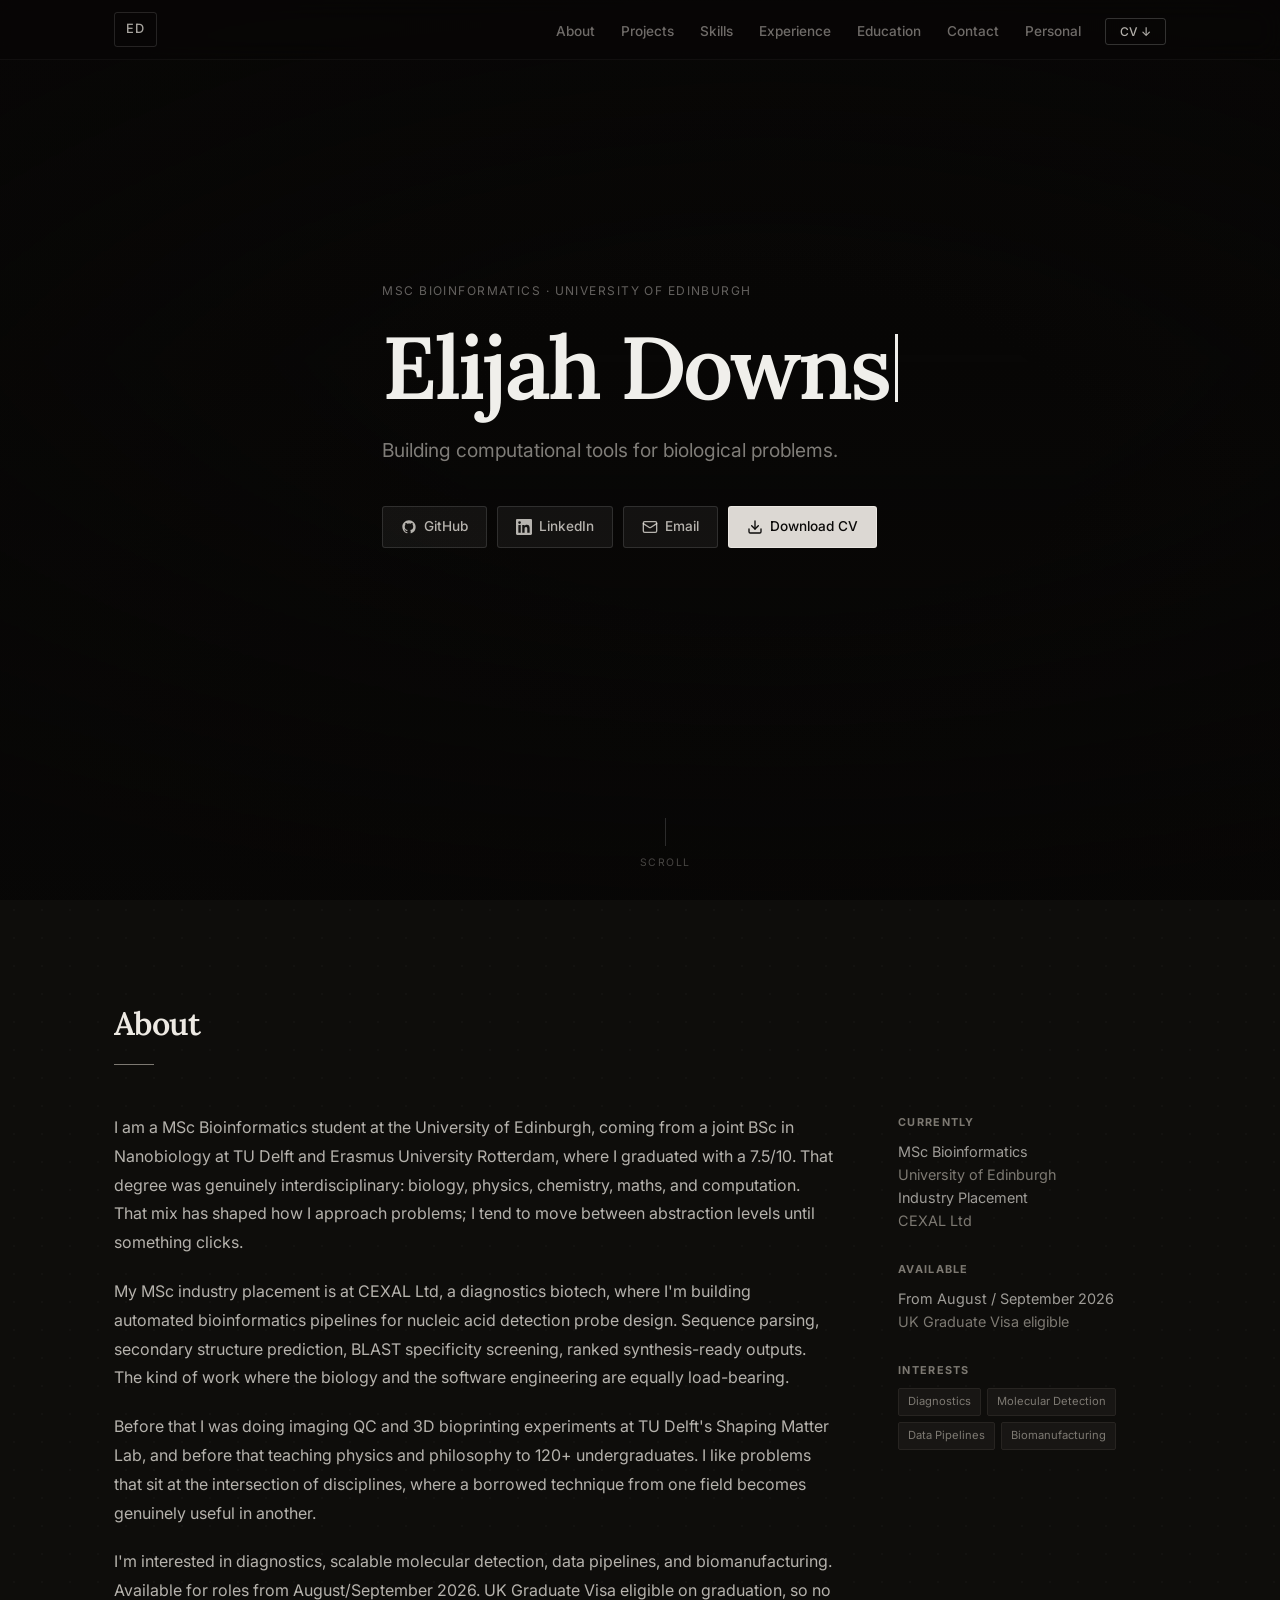
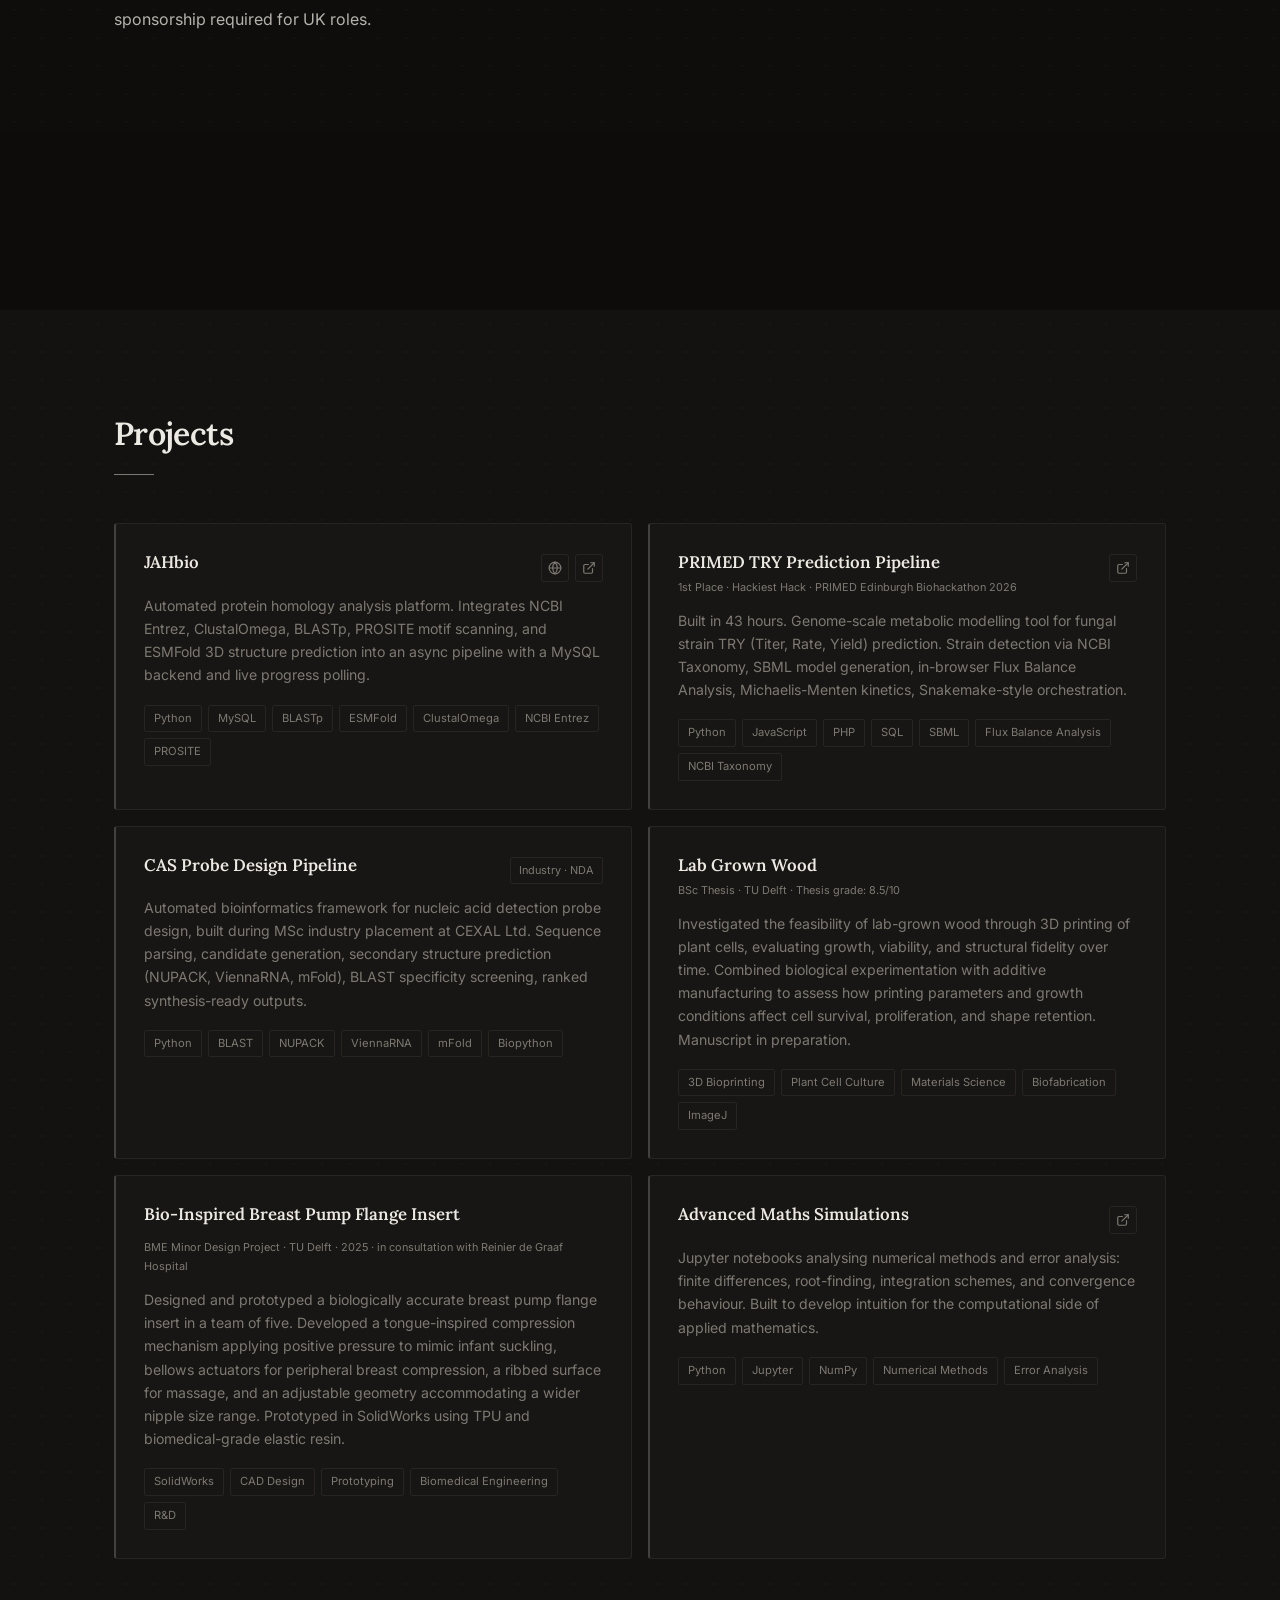
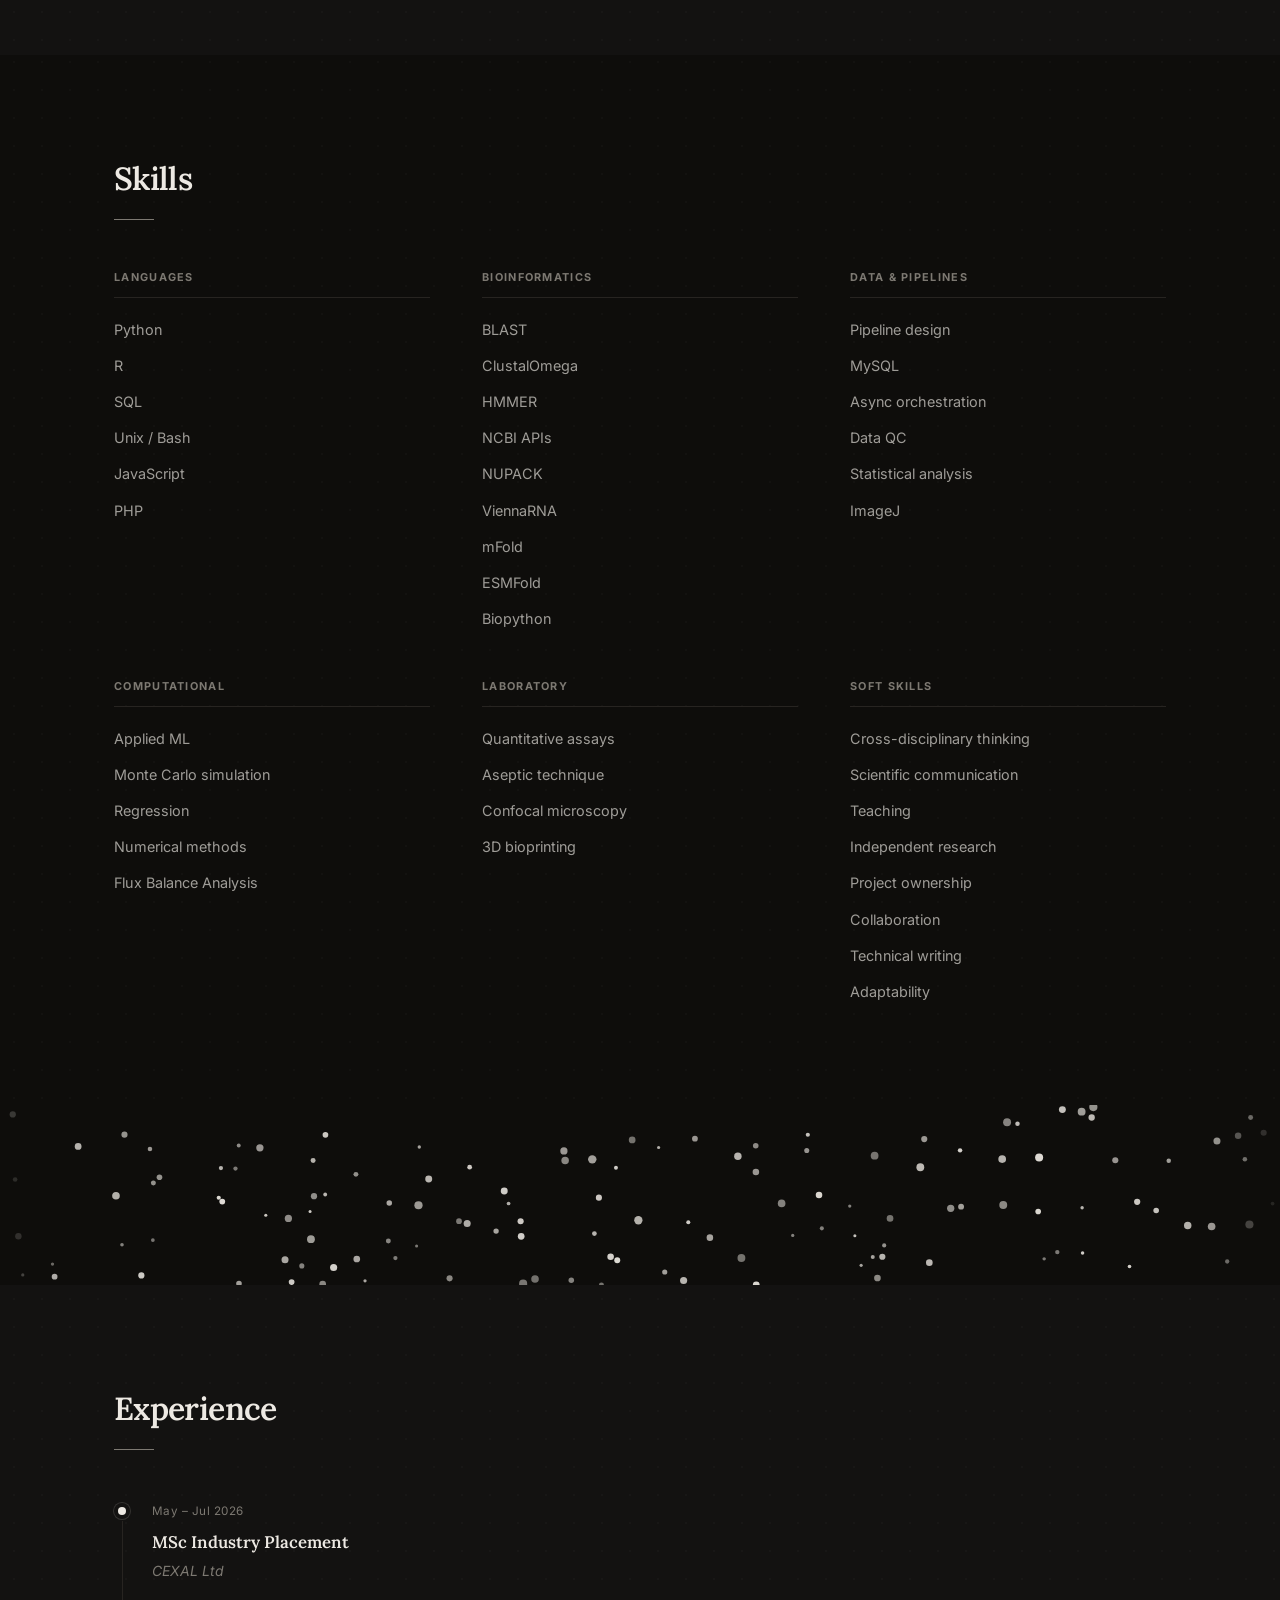
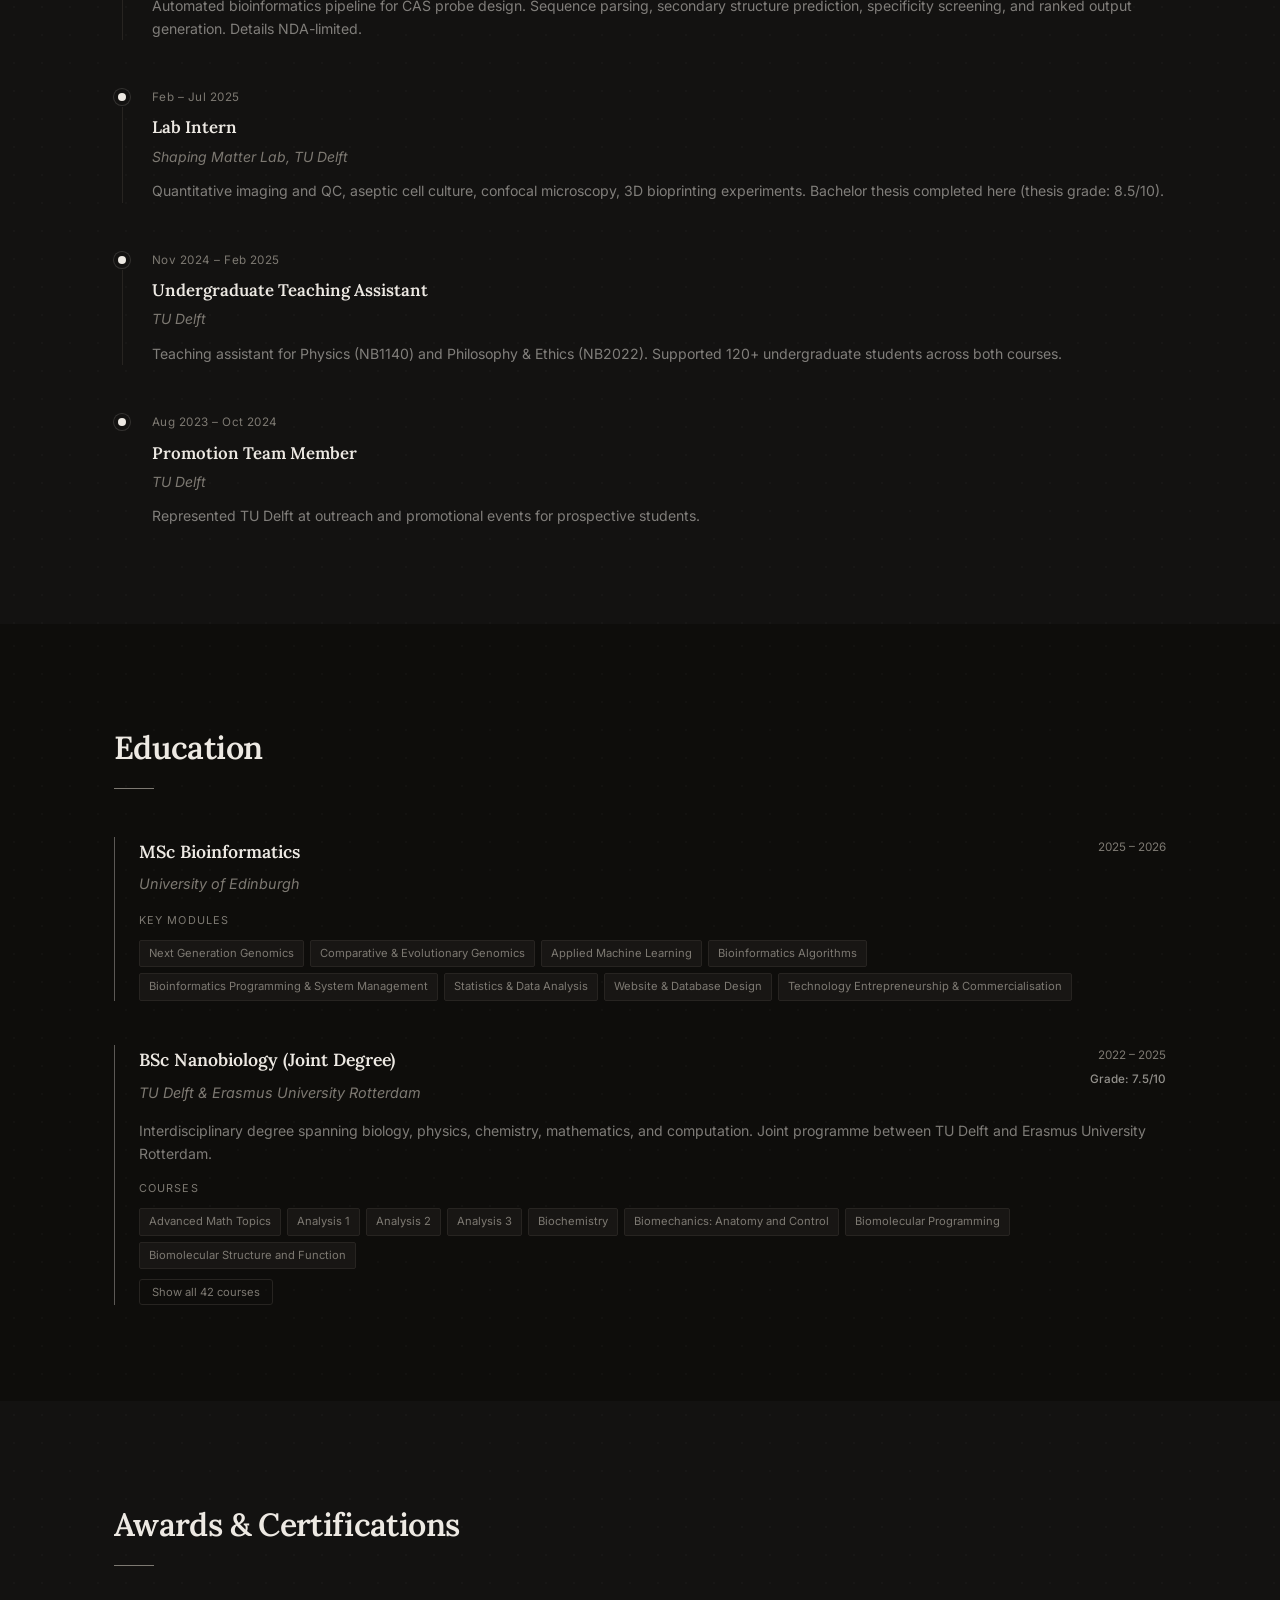
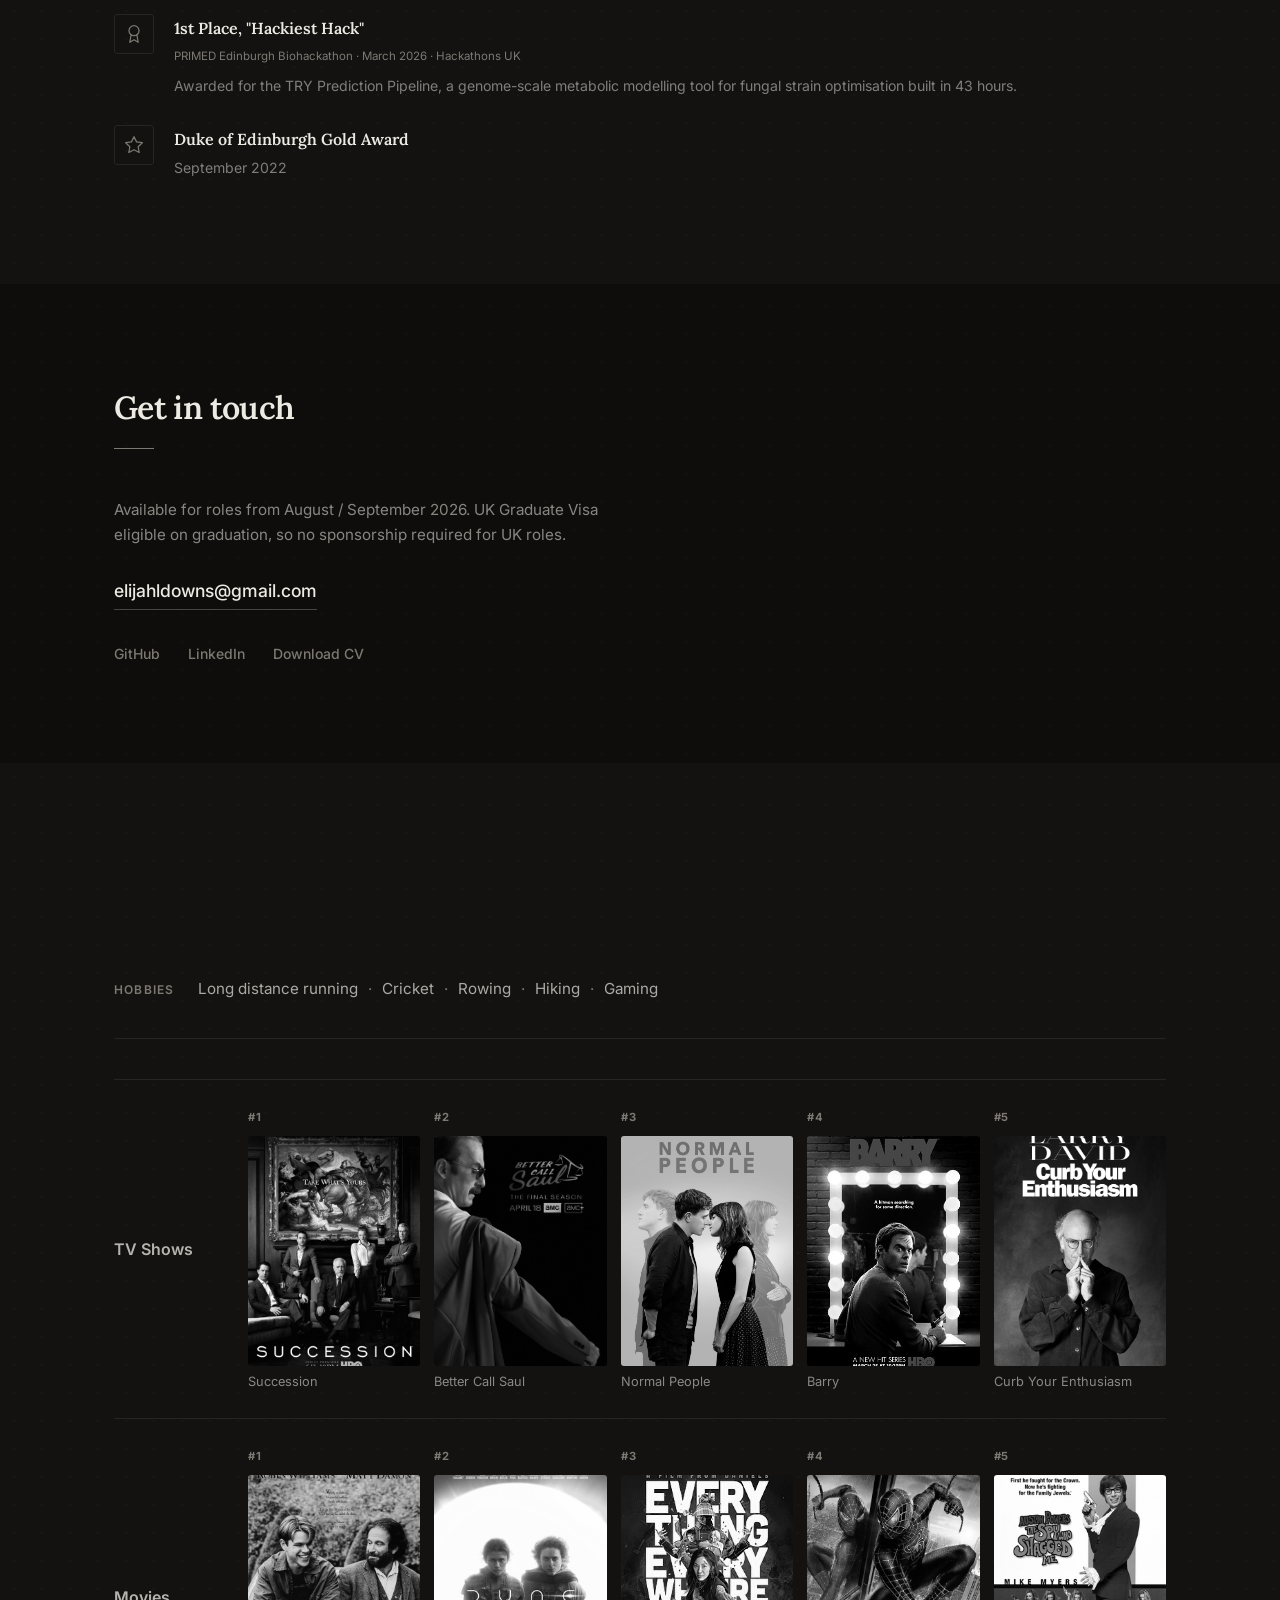
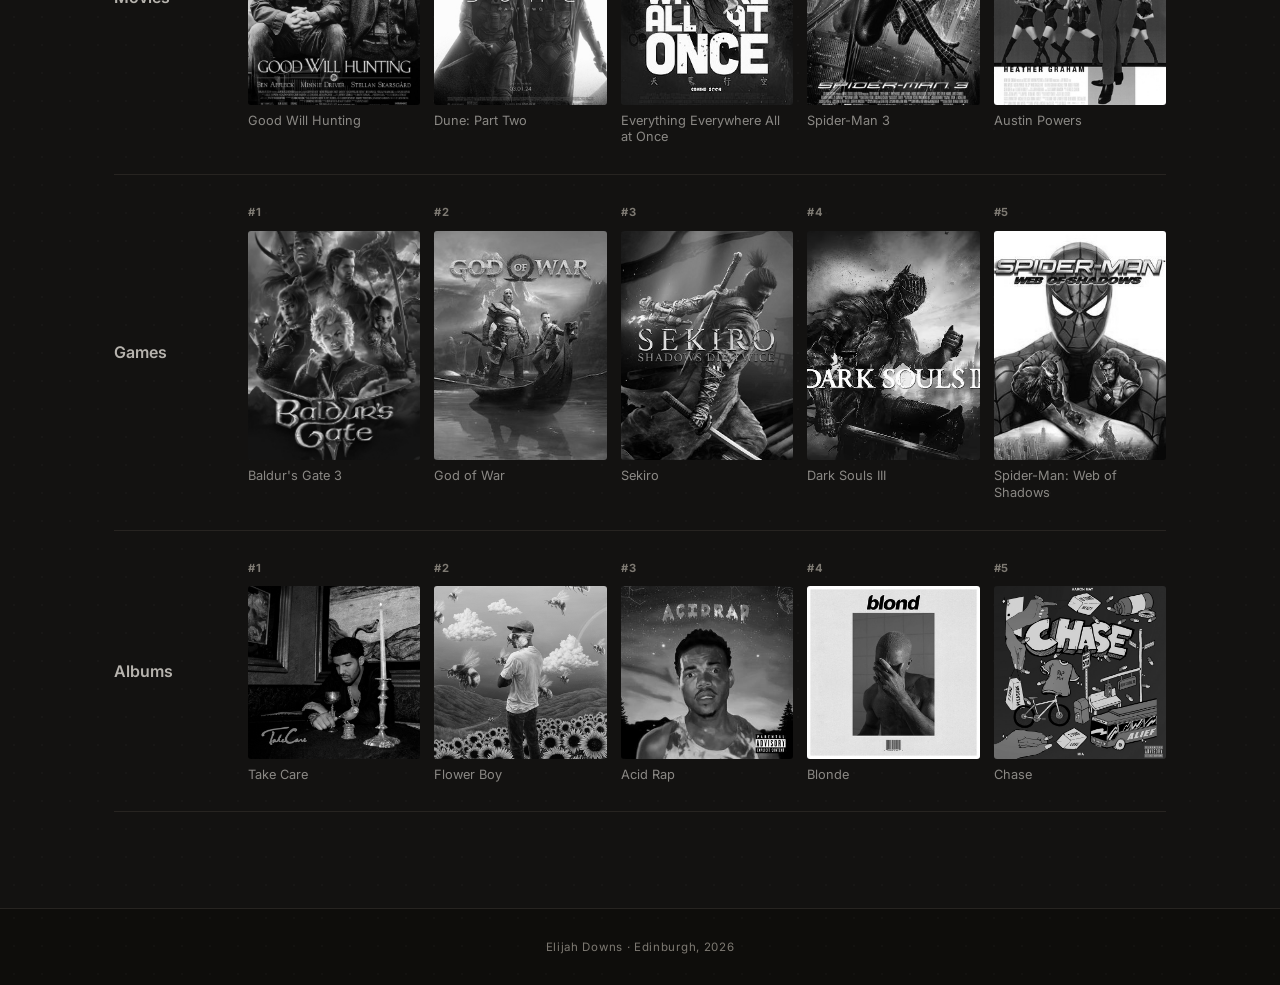
==== index.html @ 2c26835d "Portfolio site — Elijah Downs" ====
<!DOCTYPE html>
<html lang="en">
<head>
  <meta charset="UTF-8">
  <meta name="viewport" content="width=device-width, initial-scale=1.0">
  <title>Elijah Downs — MSc Bioinformatics</title>
  <meta name="description" content="Elijah Downs — MSc Bioinformatics student at the University of Edinburgh. Automated bioinformatics pipelines, nucleic acid probe design, computational biology. Available from August 2026. UK Graduate Visa eligible.">
  <meta name="author" content="Elijah Downs">
  <meta name="keywords" content="bioinformatics, computational biology, nucleic acid detection, probe design, Python, R, Edinburgh, MSc, data pipelines, machine learning">
  <link rel="canonical" href="https://elijahdowns.github.io/">

  <!-- Open Graph -->
  <meta property="og:title" content="Elijah Downs — MSc Bioinformatics">
  <meta property="og:description" content="Automated bioinformatics pipelines, nucleic acid probe design, computational biology. MSc Bioinformatics, University of Edinburgh. Available from August 2026.">
  <meta property="og:type" content="website">
  <meta property="og:url" content="https://elijahdowns.github.io/">
  <meta property="og:site_name" content="Elijah Downs">
  <meta property="og:image" content="https://elijahdowns.github.io/assets/og.png">
  <meta property="og:image:width" content="1200">
  <meta property="og:image:height" content="630">

  <!-- Twitter / X card -->
  <meta name="twitter:card" content="summary_large_image">
  <meta name="twitter:title" content="Elijah Downs — MSc Bioinformatics">
  <meta name="twitter:description" content="Automated bioinformatics pipelines, nucleic acid probe design, computational biology. MSc Bioinformatics, University of Edinburgh.">
  <meta name="twitter:image" content="https://elijahdowns.github.io/assets/og.png">

  <!-- JSON-LD structured data -->
  <script type="application/ld+json">
  {
    "@context": "https://schema.org",
    "@type": "Person",
    "name": "Elijah Downs",
    "url": "https://elijahdowns.github.io",
    "email": "elijahldowns@gmail.com",
    "jobTitle": "MSc Bioinformatics Student",
    "description": "MSc Bioinformatics student at the University of Edinburgh, specialising in automated pipelines for nucleic acid detection and probe design. Previously BSc Nanobiology at TU Delft.",
    "alumniOf": [
      { "@type": "CollegeOrUniversity", "name": "University of Edinburgh" },
      { "@type": "CollegeOrUniversity", "name": "TU Delft" }
    ],
    "sameAs": [
      "https://github.com/ElijahDowns",
      "https://linkedin.com/in/elijah-downs"
    ],
    "knowsAbout": [
      "Bioinformatics", "Computational Biology", "Nucleic Acid Detection",
      "Probe Design", "Python", "R", "Data Pipelines", "Machine Learning",
      "Secondary Structure Prediction", "BLAST", "Genomics"
    ]
  }
  </script>

  <!-- Fonts -->
  <link rel="preconnect" href="https://fonts.googleapis.com">
  <link rel="preconnect" href="https://fonts.gstatic.com" crossorigin>
  <link href="https://fonts.googleapis.com/css2?family=Lora:ital,wght@0,400;0,600;1,400&family=Inter:wght@400;500;600&family=JetBrains+Mono:wght@400;500&display=swap" rel="stylesheet">

  <link rel="stylesheet" href="style.css">
</head>
<body>

  <!-- NAV -->
  <nav id="main-nav" role="navigation" aria-label="Main navigation">
    <div class="nav-inner">
      <a href="#hero" class="nav-logo" aria-label="Home">ED</a>
      <button class="nav-toggle" aria-label="Toggle navigation" aria-expanded="false" aria-controls="nav-menu">
        <span></span><span></span><span></span>
      </button>
      <ul class="nav-links" id="nav-menu" role="list">
        <li><a href="#about">About</a></li>
        <li><a href="#projects">Projects</a></li>
        <li><a href="#skills">Skills</a></li>
        <li><a href="#experience">Experience</a></li>
        <li><a href="#education">Education</a></li>
        <li><a href="#contact">Contact</a></li>
        <li><a href="#personal">Personal</a></li>
        <li><a href="assets/Elijah_Downs_CV.pdf" class="nav-cv" download>CV ↓</a></li>
      </ul>
    </div>
  </nav>

  <main>

    <!-- HERO -->
    <section id="hero" aria-labelledby="hero-name">
      <video class="hero-video" autoplay muted loop playsinline preload="auto" aria-hidden="true">
        <source src="assets/DNA.mp4" type="video/mp4">
      </video>
      <div class="hero-overlay" aria-hidden="true"></div>
      <div class="container hero-inner">
        <p class="hero-eyebrow">MSc Bioinformatics &middot; University of Edinburgh</p>
        <h1 id="hero-name">Elijah Downs<span class="cursor" aria-hidden="true"></span></h1>
        <p class="hero-descriptor">Building computational tools for biological problems.</p>
        <div class="hero-links">
          <a href="https://github.com/ElijahDowns" target="_blank" rel="noopener noreferrer" class="hero-link">
            <svg width="16" height="16" viewBox="0 0 24 24" fill="currentColor" aria-hidden="true"><path d="M12 2C6.477 2 2 6.484 2 12.017c0 4.425 2.865 8.18 6.839 9.504.5.092.682-.217.682-.483 0-.237-.008-.868-.013-1.703-2.782.605-3.369-1.343-3.369-1.343-.454-1.158-1.11-1.466-1.11-1.466-.908-.62.069-.608.069-.608 1.003.07 1.531 1.032 1.531 1.032.892 1.53 2.341 1.088 2.91.832.092-.647.35-1.088.636-1.338-2.22-.253-4.555-1.113-4.555-4.951 0-1.093.39-1.988 1.029-2.688-.103-.253-.446-1.272.098-2.65 0 0 .84-.27 2.75 1.026A9.564 9.564 0 0112 6.844c.85.004 1.705.115 2.504.337 1.909-1.296 2.747-1.027 2.747-1.027.546 1.379.202 2.398.1 2.651.64.7 1.028 1.595 1.028 2.688 0 3.848-2.339 4.695-4.566 4.943.359.309.678.92.678 1.855 0 1.338-.012 2.419-.012 2.747 0 .268.18.58.688.482A10.019 10.019 0 0022 12.017C22 6.484 17.522 2 12 2z"/></svg>
            GitHub
          </a>
          <a href="https://linkedin.com/in/elijah-downs" target="_blank" rel="noopener noreferrer" class="hero-link">
            <svg width="16" height="16" viewBox="0 0 24 24" fill="currentColor" aria-hidden="true"><path d="M20.447 20.452h-3.554v-5.569c0-1.328-.027-3.037-1.852-3.037-1.853 0-2.136 1.445-2.136 2.939v5.667H9.351V9h3.414v1.561h.046c.477-.9 1.637-1.85 3.37-1.85 3.601 0 4.267 2.37 4.267 5.455v6.286zM5.337 7.433a2.062 2.062 0 01-2.063-2.065 2.064 2.064 0 112.063 2.065zm1.782 13.019H3.555V9h3.564v11.452zM22.225 0H1.771C.792 0 0 .774 0 1.729v20.542C0 23.227.792 24 1.771 24h20.451C23.2 24 24 23.227 24 22.271V1.729C24 .774 23.2 0 22.222 0h.003z"/></svg>
            LinkedIn
          </a>
          <a href="mailto:elijahldowns@gmail.com" class="hero-link">
            <svg width="16" height="16" viewBox="0 0 24 24" fill="none" stroke="currentColor" stroke-width="2" stroke-linecap="round" stroke-linejoin="round" aria-hidden="true"><rect x="2" y="4" width="20" height="16" rx="2"/><path d="m22 7-8.97 5.7a1.94 1.94 0 0 1-2.06 0L2 7"/></svg>
            Email
          </a>
          <a href="assets/Elijah_Downs_CV.pdf" class="hero-link hero-link--cv" download>
            <svg width="16" height="16" viewBox="0 0 24 24" fill="none" stroke="currentColor" stroke-width="2" stroke-linecap="round" stroke-linejoin="round" aria-hidden="true"><path d="M21 15v4a2 2 0 0 1-2 2H5a2 2 0 0 1-2-2v-4"/><polyline points="7 10 12 15 17 10"/><line x1="12" y1="15" x2="12" y2="3"/></svg>
            Download CV
          </a>
        </div>
      </div>
      <div class="hero-scroll" aria-hidden="true"><span></span>scroll</div>
    </section>

    <!-- ABOUT -->
    <section id="about" aria-labelledby="about-heading">
      <div class="container">
        <h2 id="about-heading" class="section-title">About</h2>
        <div class="about-grid">
          <div class="about-text">
            <p>I am a MSc Bioinformatics student at the University of Edinburgh, coming from a joint BSc in Nanobiology at TU Delft and Erasmus University Rotterdam, where I graduated with a 7.5/10. That degree was genuinely interdisciplinary: biology, physics, chemistry, maths, and computation. That mix has shaped how I approach problems; I tend to move between abstraction levels until something clicks.</p>
            <p>My MSc industry placement is at CEXAL Ltd, a diagnostics biotech, where I'm building automated bioinformatics pipelines for nucleic acid detection probe design. Sequence parsing, secondary structure prediction, BLAST specificity screening, ranked synthesis-ready outputs. The kind of work where the biology and the software engineering are equally load-bearing.</p>
            <p>Before that I was doing imaging QC and 3D bioprinting experiments at TU Delft's Shaping Matter Lab, and before that teaching physics and philosophy to 120+ undergraduates. I like problems that sit at the intersection of disciplines, where a borrowed technique from one field becomes genuinely useful in another.</p>
            <p>I'm interested in diagnostics, scalable molecular detection, data pipelines, and biomanufacturing. Available for roles from August/September 2026. UK Graduate Visa eligible on graduation, so no sponsorship required for UK roles.</p>
          </div>
          <aside class="about-meta">
            <div class="meta-block">
              <h3>Currently</h3>
              <p>MSc Bioinformatics<br><span class="muted">University of Edinburgh</span></p>
              <p>Industry Placement<br><span class="muted">CEXAL Ltd</span></p>
            </div>
            <div class="meta-block">
              <h3>Available</h3>
              <p>From August / September 2026<br><span class="muted">UK Graduate Visa eligible</span></p>
            </div>
            <div class="meta-block">
              <h3>Interests</h3>
              <div class="tag-list">
                <span class="tag">Diagnostics</span>
                <span class="tag">Molecular Detection</span>
                <span class="tag">Data Pipelines</span>
                <span class="tag">Biomanufacturing</span>
              </div>
            </div>
          </aside>
        </div>
      </div>
    </section>

    <!-- BIO ANIMATION STRIP -->
    <div class="bio-strip" aria-hidden="true">
      <canvas id="bio-canvas"></canvas>
    </div>

    <!-- PROJECTS -->
    <section id="projects" aria-labelledby="projects-heading" class="section-alt">
      <div class="container">
        <h2 id="projects-heading" class="section-title">Projects</h2>
        <div class="projects-grid">

          <article class="project-card" aria-labelledby="proj-jahbio">
            <div class="project-card-inner">
              <div class="project-header">
                <h3 id="proj-jahbio">JAHbio</h3>
                <div class="project-actions">
                  <a href="http://bioinfmsc8.bio.ed.ac.uk/~s2837201/ICA/" target="_blank" rel="noopener noreferrer" class="project-link" aria-label="JAHbio live site">
                    <svg width="14" height="14" viewBox="0 0 24 24" fill="none" stroke="currentColor" stroke-width="2" stroke-linecap="round" stroke-linejoin="round" aria-hidden="true"><circle cx="12" cy="12" r="10"/><line x1="2" y1="12" x2="22" y2="12"/><path d="M12 2a15.3 15.3 0 0 1 4 10 15.3 15.3 0 0 1-4 10 15.3 15.3 0 0 1-4-10 15.3 15.3 0 0 1 4-10z"/></svg>
                  </a>
                  <a href="https://github.com/ElijahDowns" target="_blank" rel="noopener noreferrer" class="project-link" aria-label="JAHbio on GitHub (IWD2 repo)">
                    <svg width="14" height="14" viewBox="0 0 24 24" fill="none" stroke="currentColor" stroke-width="2" stroke-linecap="round" stroke-linejoin="round" aria-hidden="true"><path d="M18 13v6a2 2 0 0 1-2 2H5a2 2 0 0 1-2-2V8a2 2 0 0 1 2-2h6"/><polyline points="15 3 21 3 21 9"/><line x1="10" y1="14" x2="21" y2="3"/></svg>
                  </a>
                </div>
              </div>
              <p class="project-desc">Automated protein homology analysis platform. Integrates NCBI Entrez, ClustalOmega, BLASTp, PROSITE motif scanning, and ESMFold 3D structure prediction into an async pipeline with a MySQL backend and live progress polling.</p>
              <div class="project-tags">
                <span class="tag">Python</span>
                <span class="tag">MySQL</span>
                <span class="tag">BLASTp</span>
                <span class="tag">ESMFold</span>
                <span class="tag">ClustalOmega</span>
                <span class="tag">NCBI Entrez</span>
                <span class="tag">PROSITE</span>
              </div>
            </div>
          </article>

          <article class="project-card" aria-labelledby="proj-primed">
            <div class="project-card-inner">
              <div class="project-header">
                <div>
                  <h3 id="proj-primed">PRIMED TRY Prediction Pipeline</h3>
                  <p class="project-award">1st Place &middot; Hackiest Hack &middot; PRIMED Edinburgh Biohackathon 2026</p>
                </div>
                <div class="project-actions">
                  <a href="https://github.com/ElijahDowns/Biohack" target="_blank" rel="noopener noreferrer" class="project-link" aria-label="Biohack on GitHub">
                    <svg width="14" height="14" viewBox="0 0 24 24" fill="none" stroke="currentColor" stroke-width="2" stroke-linecap="round" stroke-linejoin="round" aria-hidden="true"><path d="M18 13v6a2 2 0 0 1-2 2H5a2 2 0 0 1-2-2V8a2 2 0 0 1 2-2h6"/><polyline points="15 3 21 3 21 9"/><line x1="10" y1="14" x2="21" y2="3"/></svg>
                  </a>
                </div>
              </div>
              <p class="project-desc">Built in 43 hours. Genome-scale metabolic modelling tool for fungal strain TRY (Titer, Rate, Yield) prediction. Strain detection via NCBI Taxonomy, SBML model generation, in-browser Flux Balance Analysis, Michaelis-Menten kinetics, Snakemake-style orchestration.</p>
              <div class="project-tags">
                <span class="tag">Python</span>
                <span class="tag">JavaScript</span>
                <span class="tag">PHP</span>
                <span class="tag">SQL</span>
                <span class="tag">SBML</span>
                <span class="tag">Flux Balance Analysis</span>
                <span class="tag">NCBI Taxonomy</span>
              </div>
            </div>
          </article>

          <article class="project-card" aria-labelledby="proj-cexal">
            <div class="project-card-inner">
              <div class="project-header">
                <h3 id="proj-cexal">CAS Probe Design Pipeline</h3>
                <span class="project-badge">Industry &middot; NDA</span>
              </div>
              <p class="project-desc">Automated bioinformatics framework for nucleic acid detection probe design, built during MSc industry placement at CEXAL Ltd. Sequence parsing, candidate generation, secondary structure prediction (NUPACK, ViennaRNA, mFold), BLAST specificity screening, ranked synthesis-ready outputs.</p>
              <div class="project-tags">
                <span class="tag">Python</span>
                <span class="tag">BLAST</span>
                <span class="tag">NUPACK</span>
                <span class="tag">ViennaRNA</span>
                <span class="tag">mFold</span>
                <span class="tag">Biopython</span>
              </div>
            </div>
          </article>

          <article class="project-card" aria-labelledby="proj-thesis">
            <div class="project-card-inner">
              <div class="project-header">
                <div>
                  <h3 id="proj-thesis">Lab Grown Wood</h3>
                  <p class="project-award">BSc Thesis &middot; TU Delft &middot; Thesis grade: 8.5/10</p>
                </div>
              </div>
              <p class="project-desc">Investigated the feasibility of lab-grown wood through 3D printing of plant cells, evaluating growth, viability, and structural fidelity over time. Combined biological experimentation with additive manufacturing to assess how printing parameters and growth conditions affect cell survival, proliferation, and shape retention. Manuscript in preparation.</p>
              <div class="project-tags">
                <span class="tag">3D Bioprinting</span>
                <span class="tag">Plant Cell Culture</span>
                <span class="tag">Materials Science</span>
                <span class="tag">Biofabrication</span>
                <span class="tag">ImageJ</span>
              </div>
            </div>
          </article>

          <article class="project-card" aria-labelledby="proj-bme">
            <div class="project-card-inner">
              <div class="project-header">
                <h3 id="proj-bme">Bio-Inspired Breast Pump Flange Insert</h3>
              </div>
              <p class="project-award" style="margin-bottom:12px">BME Minor Design Project &middot; TU Delft &middot; 2025 &middot; in consultation with Reinier de Graaf Hospital</p>
              <p class="project-desc">Designed and prototyped a biologically accurate breast pump flange insert in a team of five. Developed a tongue-inspired compression mechanism applying positive pressure to mimic infant suckling, bellows actuators for peripheral breast compression, a ribbed surface for massage, and an adjustable geometry accommodating a wider nipple size range. Prototyped in SolidWorks using TPU and biomedical-grade elastic resin.</p>
              <div class="project-tags">
                <span class="tag">SolidWorks</span>
                <span class="tag">CAD Design</span>
                <span class="tag">Prototyping</span>
                <span class="tag">Biomedical Engineering</span>
                <span class="tag">R&amp;D</span>
              </div>
            </div>
          </article>

          <article class="project-card" aria-labelledby="proj-maths">
            <div class="project-card-inner">
              <div class="project-header">
                <h3 id="proj-maths">Advanced Maths Simulations</h3>
                <div class="project-actions">
                  <a href="https://github.com/ElijahDowns/Advanced-Maths-Topics-Simulations" target="_blank" rel="noopener noreferrer" class="project-link" aria-label="Advanced Maths Simulations on GitHub">
                    <svg width="14" height="14" viewBox="0 0 24 24" fill="none" stroke="currentColor" stroke-width="2" stroke-linecap="round" stroke-linejoin="round" aria-hidden="true"><path d="M18 13v6a2 2 0 0 1-2 2H5a2 2 0 0 1-2-2V8a2 2 0 0 1 2-2h6"/><polyline points="15 3 21 3 21 9"/><line x1="10" y1="14" x2="21" y2="3"/></svg>
                  </a>
                </div>
              </div>
              <p class="project-desc">Jupyter notebooks analysing numerical methods and error analysis: finite differences, root-finding, integration schemes, and convergence behaviour. Built to develop intuition for the computational side of applied mathematics.</p>
              <div class="project-tags">
                <span class="tag">Python</span>
                <span class="tag">Jupyter</span>
                <span class="tag">NumPy</span>
                <span class="tag">Numerical Methods</span>
                <span class="tag">Error Analysis</span>
              </div>
            </div>
          </article>

        </div>
      </div>
    </section>

    <!-- SKILLS -->
    <section id="skills" aria-labelledby="skills-heading">
      <div class="container">
        <h2 id="skills-heading" class="section-title">Skills</h2>
        <div class="skills-grid">
          <div class="skill-group">
            <h3>Languages</h3>
            <div class="skill-items">
              <span class="skill-item">Python</span>
              <span class="skill-item">R</span>
              <span class="skill-item">SQL</span>
              <span class="skill-item">Unix / Bash</span>
              <span class="skill-item">JavaScript</span>
              <span class="skill-item">PHP</span>
            </div>
          </div>
          <div class="skill-group">
            <h3>Bioinformatics</h3>
            <div class="skill-items">
              <span class="skill-item">BLAST</span>
              <span class="skill-item">ClustalOmega</span>
              <span class="skill-item">HMMER</span>
              <span class="skill-item">NCBI APIs</span>
              <span class="skill-item">NUPACK</span>
              <span class="skill-item">ViennaRNA</span>
              <span class="skill-item">mFold</span>
              <span class="skill-item">ESMFold</span>
              <span class="skill-item">Biopython</span>
            </div>
          </div>
          <div class="skill-group">
            <h3>Data &amp; Pipelines</h3>
            <div class="skill-items">
              <span class="skill-item">Pipeline design</span>
              <span class="skill-item">MySQL</span>
              <span class="skill-item">Async orchestration</span>
              <span class="skill-item">Data QC</span>
              <span class="skill-item">Statistical analysis</span>
              <span class="skill-item">ImageJ</span>
            </div>
          </div>
          <div class="skill-group">
            <h3>Computational</h3>
            <div class="skill-items">
              <span class="skill-item">Applied ML</span>
              <span class="skill-item">Monte Carlo simulation</span>
              <span class="skill-item">Regression</span>
              <span class="skill-item">Numerical methods</span>
              <span class="skill-item">Flux Balance Analysis</span>
            </div>
          </div>
          <div class="skill-group">
            <h3>Laboratory</h3>
            <div class="skill-items">
              <span class="skill-item">Quantitative assays</span>
              <span class="skill-item">Aseptic technique</span>
              <span class="skill-item">Confocal microscopy</span>
              <span class="skill-item">3D bioprinting</span>
            </div>
          </div>

          <div class="skill-group">
            <h3>Soft Skills</h3>
            <div class="skill-items">
              <span class="skill-item">Cross-disciplinary thinking</span>
              <span class="skill-item">Scientific communication</span>
              <span class="skill-item">Teaching</span>
              <span class="skill-item">Independent research</span>
              <span class="skill-item">Project ownership</span>
              <span class="skill-item">Collaboration</span>
              <span class="skill-item">Technical writing</span>
              <span class="skill-item">Adaptability</span>
            </div>
          </div>
        </div>
      </div>
    </section>

    <!-- PARTICLE STRIP -->
    <div class="particle-strip" aria-hidden="true">
      <canvas id="particle-canvas"></canvas>
    </div>

    <!-- EXPERIENCE -->
    <section id="experience" aria-labelledby="experience-heading" class="section-alt">
      <div class="container">
        <h2 id="experience-heading" class="section-title">Experience</h2>
        <ol class="timeline" role="list">

          <li class="timeline-item">
            <div class="timeline-track" aria-hidden="true">
              <div class="timeline-dot"></div>
              <div class="timeline-line"></div>
            </div>
            <div class="timeline-body">
              <time class="timeline-date" datetime="2026-05">May &ndash; Jul 2026</time>
              <h3>MSc Industry Placement</h3>
              <p class="timeline-org">CEXAL Ltd</p>
              <p>Automated bioinformatics pipeline for CAS probe design. Sequence parsing, secondary structure prediction, specificity screening, and ranked output generation. Details NDA-limited.</p>
            </div>
          </li>

          <li class="timeline-item">
            <div class="timeline-track" aria-hidden="true">
              <div class="timeline-dot"></div>
              <div class="timeline-line"></div>
            </div>
            <div class="timeline-body">
              <time class="timeline-date" datetime="2025-02">Feb &ndash; Jul 2025</time>
              <h3>Lab Intern</h3>
              <p class="timeline-org">Shaping Matter Lab, TU Delft</p>
              <p>Quantitative imaging and QC, aseptic cell culture, confocal microscopy, 3D bioprinting experiments. Bachelor thesis completed here (thesis grade: 8.5/10).</p>
            </div>
          </li>

          <li class="timeline-item">
            <div class="timeline-track" aria-hidden="true">
              <div class="timeline-dot"></div>
              <div class="timeline-line"></div>
            </div>
            <div class="timeline-body">
              <time class="timeline-date" datetime="2024-11">Nov 2024 &ndash; Feb 2025</time>
              <h3>Undergraduate Teaching Assistant</h3>
              <p class="timeline-org">TU Delft</p>
              <p>Teaching assistant for Physics (NB1140) and Philosophy &amp; Ethics (NB2022). Supported 120+ undergraduate students across both courses.</p>
            </div>
          </li>

          <li class="timeline-item">
            <div class="timeline-track" aria-hidden="true">
              <div class="timeline-dot"></div>
              <div class="timeline-line"></div>
            </div>
            <div class="timeline-body">
              <time class="timeline-date" datetime="2023-08">Aug 2023 &ndash; Oct 2024</time>
              <h3>Promotion Team Member</h3>
              <p class="timeline-org">TU Delft</p>
              <p>Represented TU Delft at outreach and promotional events for prospective students.</p>
            </div>
          </li>

        </ol>
      </div>
    </section>

    <!-- EDUCATION -->
    <section id="education" aria-labelledby="education-heading">
      <div class="container">
        <h2 id="education-heading" class="section-title">Education</h2>
        <div class="education-list">

          <div class="education-item">
            <div class="education-header">
              <div>
                <h3>MSc Bioinformatics</h3>
                <p class="education-inst">University of Edinburgh</p>
              </div>
              <time class="education-date" datetime="2025">2025 &ndash; 2026</time>
            </div>
            <p class="courses-label">Key modules</p>
            <div class="course-tags">
              <span class="tag">Next Generation Genomics</span>
              <span class="tag">Comparative &amp; Evolutionary Genomics</span>
              <span class="tag">Applied Machine Learning</span>
              <span class="tag">Bioinformatics Algorithms</span>
              <span class="tag">Bioinformatics Programming &amp; System Management</span>
              <span class="tag">Statistics &amp; Data Analysis</span>
              <span class="tag">Website &amp; Database Design</span>
              <span class="tag">Technology Entrepreneurship &amp; Commercialisation</span>
            </div>
          </div>

          <div class="education-item">
            <div class="education-header">
              <div>
                <h3>BSc Nanobiology (Joint Degree)</h3>
                <p class="education-inst">TU Delft &amp; Erasmus University Rotterdam</p>
              </div>
              <div class="education-header-right">
                <time class="education-date" datetime="2022">2022 &ndash; 2025</time>
                <span class="education-grade">Grade: 7.5/10</span>
              </div>
            </div>
            <p class="education-desc">Interdisciplinary degree spanning biology, physics, chemistry, mathematics, and computation. Joint programme between TU Delft and Erasmus University Rotterdam.</p>
            <p class="courses-label">Courses</p>
            <div class="course-tags" data-collapsible>
              <span class="tag">Advanced Math Topics</span>
              <span class="tag">Analysis 1</span>
              <span class="tag">Analysis 2</span>
              <span class="tag">Analysis 3</span>
              <span class="tag">Biochemistry</span>
              <span class="tag">Biomechanics: Anatomy and Control</span>
              <span class="tag">Biomolecular Programming</span>
              <span class="tag">Biomolecular Structure and Function</span>
              <span class="tag">Biophysics</span>
              <span class="tag">Chemistry 1</span>
              <span class="tag">Chemistry 2</span>
              <span class="tag">Computational Neuroscience</span>
              <span class="tag">Computational Science</span>
              <span class="tag">Differential Equations</span>
              <span class="tag">Electronic Instrumentation</span>
              <span class="tag">Evolutionary Developmental Biology</span>
              <span class="tag">General Introduction to Biomedical Engineering</span>
              <span class="tag">High Speed Scientific Computing</span>
              <span class="tag">Image Analysis</span>
              <span class="tag">Lab Course Track A-1</span>
              <span class="tag">Lab Course Track A-2</span>
              <span class="tag">Linear Algebra</span>
              <span class="tag">Medical Imaging</span>
              <span class="tag">Microscopy &amp; Nanoscopy Practice</span>
              <span class="tag">Molecular Biology</span>
              <span class="tag">Molecular Genetics</span>
              <span class="tag">Nanotechnology</span>
              <span class="tag">Optics and Microscopy</span>
              <span class="tag">Orthopedic Biomaterials</span>
              <span class="tag">Philosophy and Ethics</span>
              <span class="tag">Physical Biology of the Cell 1</span>
              <span class="tag">Physical Biology of the Cell 2</span>
              <span class="tag">Physics 1A</span>
              <span class="tag">Physics 1B</span>
              <span class="tag">Physics 2</span>
              <span class="tag">Quantum Mechanics 1</span>
              <span class="tag">Statistical Physics</span>
              <span class="tag">Statistics</span>
              <span class="tag">Systems and Signals</span>
              <span class="tag">Thermodynamics and Transport</span>
              <span class="tag">BME Minor Projects</span>
              <span class="tag">Bachelor Thesis Project</span>
            </div>
          </div>

        </div>
      </div>
    </section>

    <!-- AWARDS -->
    <section id="awards" aria-labelledby="awards-heading" class="section-alt">
      <div class="container">
        <h2 id="awards-heading" class="section-title">Awards &amp; Certifications</h2>
        <ul class="awards-list" role="list">
          <li class="award-item">
            <div class="award-icon" aria-hidden="true">
              <svg width="20" height="20" viewBox="0 0 24 24" fill="none" stroke="currentColor" stroke-width="1.5" stroke-linecap="round" stroke-linejoin="round"><circle cx="12" cy="8" r="6"/><path d="M15.477 12.89L17 22l-5-3-5 3 1.523-9.11"/></svg>
            </div>
            <div class="award-content">
              <h3>1st Place, "Hackiest Hack"</h3>
              <p class="award-meta">PRIMED Edinburgh Biohackathon &middot; March 2026 &middot; Hackathons UK</p>
              <p>Awarded for the TRY Prediction Pipeline, a genome-scale metabolic modelling tool for fungal strain optimisation built in 43 hours.</p>
            </div>
          </li>
          <li class="award-item">
            <div class="award-icon" aria-hidden="true">
              <svg width="20" height="20" viewBox="0 0 24 24" fill="none" stroke="currentColor" stroke-width="1.5" stroke-linecap="round" stroke-linejoin="round"><polygon points="12 2 15.09 8.26 22 9.27 17 14.14 18.18 21.02 12 17.77 5.82 21.02 7 14.14 2 9.27 8.91 8.26 12 2"/></svg>
            </div>
            <div class="award-content">
              <h3>Duke of Edinburgh Gold Award</h3>
              <p class="award-meta">September 2022</p>
            </div>
          </li>
        </ul>
      </div>
    </section>

    <!-- CONTACT -->
    <section id="contact" aria-labelledby="contact-heading">
      <div class="container contact-inner">
        <h2 id="contact-heading" class="section-title">Get in touch</h2>
        <p class="contact-desc">Available for roles from August / September 2026. UK Graduate Visa eligible on graduation, so no sponsorship required for UK roles.</p>
        <a href="mailto:elijahldowns@gmail.com" class="contact-email">elijahldowns@gmail.com</a>
        <nav class="contact-links" aria-label="Contact links">
          <a href="https://github.com/ElijahDowns" target="_blank" rel="noopener noreferrer">GitHub</a>
          <a href="https://linkedin.com/in/elijah-downs" target="_blank" rel="noopener noreferrer">LinkedIn</a>
          <a href="assets/Elijah_Downs_CV.pdf" download>Download CV</a>
        </nav>
      </div>
    </section>

    <!-- PERSONAL -->
    <section id="personal" aria-labelledby="personal-heading" class="section-alt">
      <div class="container">
        <h2 id="personal-heading" class="section-title">Personal</h2>

        <div class="personal-hobbies">
          <span class="personal-subheading">Hobbies</span>
          <ul class="hobby-list" role="list">
            <li>Long distance running</li>
            <li>Cricket</li>
            <li>Rowing</li>
            <li>Hiking</li>
            <li>Gaming</li>
          </ul>
        </div>

        <div class="media-strips">

          <div class="media-strip">
            <span class="media-strip-label">TV Shows</span>
            <ol class="media-strip-items" role="list">
              <li><a href="https://en.wikipedia.org/wiki/Succession_(TV_series)" target="_blank" rel="noopener noreferrer" class="game-card" aria-label="Succession — Wikipedia"><span class="game-rank">#1</span><img src="assets/TV/succession.jpg" alt="Succession" class="game-img" loading="lazy"><span class="game-title">Succession</span></a></li>
              <li><a href="https://en.wikipedia.org/wiki/Better_Call_Saul" target="_blank" rel="noopener noreferrer" class="game-card" aria-label="Better Call Saul — Wikipedia"><span class="game-rank">#2</span><img src="assets/TV/better_call_saul.jpg" alt="Better Call Saul" class="game-img" loading="lazy"><span class="game-title">Better Call Saul</span></a></li>
              <li><a href="https://en.wikipedia.org/wiki/Normal_People_(TV_series)" target="_blank" rel="noopener noreferrer" class="game-card" aria-label="Normal People — Wikipedia"><span class="game-rank">#3</span><img src="assets/TV/normal_people.jpg" alt="Normal People" class="game-img" loading="lazy"><span class="game-title">Normal People</span></a></li>
              <li><a href="https://en.wikipedia.org/wiki/Barry_(TV_series)" target="_blank" rel="noopener noreferrer" class="game-card" aria-label="Barry — Wikipedia"><span class="game-rank">#4</span><img src="assets/TV/barry.webp" alt="Barry" class="game-img" loading="lazy"><span class="game-title">Barry</span></a></li>
              <li><a href="https://en.wikipedia.org/wiki/Curb_Your_Enthusiasm" target="_blank" rel="noopener noreferrer" class="game-card" aria-label="Curb Your Enthusiasm — Wikipedia"><span class="game-rank">#5</span><img src="assets/TV/curb.jpg" alt="Curb Your Enthusiasm" class="game-img" loading="lazy"><span class="game-title">Curb Your Enthusiasm</span></a></li>
            </ol>
          </div>

          <div class="media-strip">
            <span class="media-strip-label">Movies</span>
            <ol class="media-strip-items" role="list">
              <li><a href="https://en.wikipedia.org/wiki/Good_Will_Hunting" target="_blank" rel="noopener noreferrer" class="game-card" aria-label="Good Will Hunting — Wikipedia"><span class="game-rank">#1</span><img src="assets/Movies/good_will_hunting.jpg" alt="Good Will Hunting" class="game-img" loading="lazy"><span class="game-title">Good Will Hunting</span></a></li>
              <li><a href="https://en.wikipedia.org/wiki/Dune:_Part_Two" target="_blank" rel="noopener noreferrer" class="game-card" aria-label="Dune: Part Two — Wikipedia"><span class="game-rank">#2</span><img src="assets/Movies/dune_2.jpeg" alt="Dune: Part Two" class="game-img" loading="lazy"><span class="game-title">Dune: Part Two</span></a></li>
              <li><a href="https://en.wikipedia.org/wiki/Everything_Everywhere_All_at_Once" target="_blank" rel="noopener noreferrer" class="game-card" aria-label="Everything Everywhere All at Once — Wikipedia"><span class="game-rank">#3</span><img src="assets/Movies/Everything_Everywhere_All_at_Once.jpg" alt="Everything Everywhere All at Once" class="game-img" loading="lazy"><span class="game-title">Everything Everywhere All at Once</span></a></li>
              <li><a href="https://en.wikipedia.org/wiki/Spider-Man_3" target="_blank" rel="noopener noreferrer" class="game-card" aria-label="Spider-Man 3 — Wikipedia"><span class="game-rank">#4</span><img src="assets/Movies/spiderman3.jpg" alt="Spider-Man 3" class="game-img" loading="lazy"><span class="game-title">Spider-Man 3</span></a></li>
              <li><a href="https://en.wikipedia.org/wiki/Austin_Powers:_International_Man_of_Mystery" target="_blank" rel="noopener noreferrer" class="game-card" aria-label="Austin Powers — Wikipedia"><span class="game-rank">#5</span><img src="assets/Movies/austin_powers.jpg" alt="Austin Powers" class="game-img" loading="lazy"><span class="game-title">Austin Powers</span></a></li>
            </ol>
          </div>

          <div class="media-strip">
            <span class="media-strip-label">Games</span>
            <ol class="media-strip-items" role="list">
              <li><a href="https://en.wikipedia.org/wiki/Baldur%27s_Gate_3" target="_blank" rel="noopener noreferrer" class="game-card" aria-label="Baldur's Gate 3 — Wikipedia"><span class="game-rank">#1</span><img src="assets/videogames/BG3.jpg" alt="Baldur's Gate 3" class="game-img" loading="lazy"><span class="game-title">Baldur's Gate 3</span></a></li>
              <li><a href="https://en.wikipedia.org/wiki/God_of_War_(2018_video_game)" target="_blank" rel="noopener noreferrer" class="game-card" aria-label="God of War 2018 — Wikipedia"><span class="game-rank">#2</span><img src="assets/videogames/GoW.jpg" alt="God of War (2018)" class="game-img" loading="lazy"><span class="game-title">God of War</span></a></li>
              <li><a href="https://en.wikipedia.org/wiki/Sekiro:_Shadows_Die_Twice" target="_blank" rel="noopener noreferrer" class="game-card" aria-label="Sekiro: Shadows Die Twice — Wikipedia"><span class="game-rank">#3</span><img src="assets/videogames/sekiro.jpg" alt="Sekiro: Shadows Die Twice" class="game-img" loading="lazy"><span class="game-title">Sekiro</span></a></li>
              <li><a href="https://en.wikipedia.org/wiki/Dark_Souls_III" target="_blank" rel="noopener noreferrer" class="game-card" aria-label="Dark Souls III — Wikipedia"><span class="game-rank">#4</span><img src="assets/videogames/Dark_souls.avif" alt="Dark Souls III" class="game-img" loading="lazy"><span class="game-title">Dark Souls III</span></a></li>
              <li><a href="https://en.wikipedia.org/wiki/Spider-Man:_Web_of_Shadows" target="_blank" rel="noopener noreferrer" class="game-card" aria-label="Spider-Man: Web of Shadows — Wikipedia"><span class="game-rank">#5</span><img src="assets/videogames/Spiderman.jpg" alt="Spider-Man: Web of Shadows" class="game-img" loading="lazy"><span class="game-title">Spider-Man: Web of Shadows</span></a></li>
            </ol>
          </div>

          <div class="media-strip">
            <span class="media-strip-label">Albums</span>
            <ol class="media-strip-items" role="list">
              <li><a href="https://en.wikipedia.org/wiki/Take_Care_(album)" target="_blank" rel="noopener noreferrer" class="game-card" aria-label="Take Care — Wikipedia"><span class="game-rank">#1</span><img src="assets/Music/Take_Care_Drake.jpg" alt="Take Care — Drake" class="game-img game-img--square" loading="lazy"><span class="game-title">Take Care</span></a></li>
              <li><a href="https://en.wikipedia.org/wiki/Flower_Boy" target="_blank" rel="noopener noreferrer" class="game-card" aria-label="Flower Boy — Wikipedia"><span class="game-rank">#2</span><img src="assets/Music/Flower_Boy_Tyler_The_Creator.png" alt="Flower Boy — Tyler, The Creator" class="game-img game-img--square" loading="lazy"><span class="game-title">Flower Boy</span></a></li>
              <li><a href="https://en.wikipedia.org/wiki/Acid_Rap" target="_blank" rel="noopener noreferrer" class="game-card" aria-label="Acid Rap — Wikipedia"><span class="game-rank">#3</span><img src="assets/Music/Acid_Rap.jpg" alt="Acid Rap — Chance the Rapper" class="game-img game-img--square" loading="lazy"><span class="game-title">Acid Rap</span></a></li>
              <li><a href="https://en.wikipedia.org/wiki/Blonde_(Frank_Ocean_album)" target="_blank" rel="noopener noreferrer" class="game-card" aria-label="Blonde — Wikipedia"><span class="game-rank">#4</span><img src="assets/Music/blonde_Frank_Ocean.jpeg" alt="Blonde — Frank Ocean" class="game-img game-img--square" loading="lazy"><span class="game-title">Blonde</span></a></li>
              <li><a href="https://en.wikipedia.org/wiki/Aaron_May_(rapper)" target="_blank" rel="noopener noreferrer" class="game-card" aria-label="Chase — Aaron May — Wikipedia"><span class="game-rank">#5</span><img src="assets/Music/Chase_Aaron_May.jpeg" alt="Chase — Aaron May" class="game-img game-img--square" loading="lazy"><span class="game-title">Chase</span></a></li>
            </ol>
          </div>

        </div><!-- end .media-strips -->
      </div>
    </section>

  </main>

  <footer role="contentinfo">
    <div class="container footer-inner">
      <p class="footer-copy">Elijah Downs &middot; Edinburgh, 2026</p>
    </div>
  </footer>

  <script src="main.js"></script>
</body>
</html>
---- style.css ----
/* ─── CUSTOM PROPERTIES ─────────────────────────────────────────────────── */
:root {
  --bg:        #0e0d0b;
  --bg-alt:    #131211;
  --text:      #ede9e3;
  --muted:     #7d7972;
  --accent:    #ede9e3;
  --border:    #272421;
  --card:      #181614;
  --dot:       rgba(255, 255, 255, 0.02);

  --serif: 'Lora', Georgia, 'Times New Roman', serif;
  --sans:  'Inter', system-ui, -apple-system, sans-serif;
  --mono:  'JetBrains Mono', 'Courier New', monospace;

  --nav-h:     60px;
  --pad:       96px;
  --container: 1100px;
  --r:         3px;
  --ease:      200ms ease;
}

/* ─── RESET ─────────────────────────────────────────────────────────────── */
*, *::before, *::after { box-sizing: border-box; margin: 0; padding: 0; }

html {
  scroll-behavior: smooth;
  scroll-padding-top: var(--nav-h);
  font-size: 16px;
}

body {
  font-family: var(--sans);
  font-size: 1rem;
  line-height: 1.75;
  color: var(--text);
  background-color: var(--bg);
  background-image: radial-gradient(circle, var(--dot) 1px, transparent 1px);
  background-size: 28px 28px;
  -webkit-font-smoothing: antialiased;
  -moz-osx-font-smoothing: grayscale;
}

a {
  color: var(--accent);
  text-decoration: none;
  transition: color var(--ease), opacity var(--ease);
}
a:hover { opacity: 0.7; }
a:focus-visible {
  outline: 2px solid var(--accent);
  outline-offset: 3px;
  border-radius: 2px;
}

img, svg { display: block; max-width: 100%; }
ol, ul   { list-style: none; }

/* ─── LAYOUT ─────────────────────────────────────────────────────────────── */
.container {
  max-width: var(--container);
  margin: 0 auto;
  padding: 0 24px;
}

section { padding: var(--pad) 0; }

.section-alt {
  background-color: var(--bg-alt);
  background-image: radial-gradient(circle, var(--dot) 1px, transparent 1px);
  background-size: 28px 28px;
}

.section-title {
  font-family: var(--serif);
  font-size: clamp(1.5rem, 3vw, 2rem);
  font-weight: 600;
  letter-spacing: -0.02em;
  margin-bottom: 48px;
  color: var(--text);
}
.section-title::after {
  content: '';
  display: block;
  width: 0;
  height: 1px;
  background: var(--muted);
  margin-top: 12px;
  transition: width 0.55s ease 0.35s;
}
.section-title.is-visible::after { width: 40px; }

.muted { color: var(--muted); }

.tag {
  font-family: var(--sans);
  font-size: 0.7rem;
  padding: 3px 9px;
  border: 1px solid var(--border);
  border-radius: 2px;
  color: var(--muted);
  background: var(--card);
  white-space: nowrap;
}

/* ─── NAV ────────────────────────────────────────────────────────────────── */
#main-nav {
  position: fixed;
  top: 0; left: 0; right: 0;
  z-index: 100;
  height: var(--nav-h);
  background: rgba(14, 13, 11, 0.88);
  backdrop-filter: blur(12px);
  -webkit-backdrop-filter: blur(12px);
  border-bottom: 1px solid rgba(255, 255, 255, 0.05);
  transition: background 0.4s ease, border-color 0.4s ease, box-shadow 0.4s ease;
}
#main-nav.scrolled { box-shadow: 0 1px 24px rgba(0, 0, 0, 0.4); }

/* More transparent when sitting over the hero video */
#main-nav.on-hero {
  background: rgba(8, 7, 6, 0.55);
  border-color: rgba(255, 255, 255, 0.04);
}

.nav-inner {
  max-width: var(--container);
  height: 100%;
  margin: 0 auto;
  padding: 0 24px;
  display: flex;
  align-items: center;
  justify-content: space-between;
  gap: 24px;
}

.nav-logo {
  font-family: var(--sans);
  font-size: 0.8rem;
  font-weight: 500;
  color: rgba(237, 233, 227, 0.7);
  letter-spacing: 0.06em;
  border: 1px solid rgba(255, 255, 255, 0.12);
  padding: 5px 11px;
  border-radius: var(--r);
  transition: color var(--ease), border-color var(--ease);
}
.nav-logo:hover { color: var(--text); border-color: rgba(255,255,255,0.35); opacity: 1; }

.nav-links {
  display: flex;
  align-items: center;
  gap: 2px;
}
.nav-links a {
  font-size: 0.85rem;
  font-weight: 500;
  color: rgba(237, 233, 227, 0.45);
  padding: 6px 12px;
  border-radius: var(--r);
  transition: color var(--ease), background var(--ease);
}
.nav-links a:hover { color: var(--text); background: rgba(255,255,255,0.06); opacity: 1; }
.nav-links a.active { color: rgba(237, 233, 227, 0.9); }

.nav-cv {
  font-family: var(--sans);
  font-size: 0.75rem !important;
  color: rgba(237,233,227,0.75) !important;
  border: 1px solid rgba(255,255,255,0.18) !important;
  border-radius: var(--r);
  margin-left: 10px;
  padding: 5px 14px !important;
  transition: background var(--ease), color var(--ease), border-color var(--ease) !important;
}
.nav-cv:hover {
  background: rgba(237,233,227,0.1) !important;
  color: var(--text) !important;
  border-color: rgba(255,255,255,0.35) !important;
  opacity: 1 !important;
}

.nav-toggle {
  display: none;
  flex-direction: column;
  justify-content: center;
  gap: 5px;
  background: none;
  border: none;
  cursor: pointer;
  padding: 8px;
  width: 36px;
  height: 36px;
}
.nav-toggle span {
  display: block;
  height: 1.5px;
  background: rgba(237, 233, 227, 0.6);
  border-radius: 2px;
  transition: transform var(--ease), opacity var(--ease);
  transform-origin: center;
}
.nav-toggle[aria-expanded="true"] span:nth-child(1) { transform: translateY(6.5px) rotate(45deg); }
.nav-toggle[aria-expanded="true"] span:nth-child(2) { opacity: 0; }
.nav-toggle[aria-expanded="true"] span:nth-child(3) { transform: translateY(-6.5px) rotate(-45deg); }

/* ─── HERO ───────────────────────────────────────────────────────────────── */
#hero {
  min-height: 100vh;
  display: flex;
  flex-direction: column;
  justify-content: center;
  position: relative;
  overflow: hidden;
  padding-top: var(--nav-h);
  background: #080706;
}

.hero-video {
  position: absolute;
  inset: 0;
  width: 100%;
  height: 100%;
  object-fit: cover;
  opacity: 0.32;
  pointer-events: none;
  transform: scale(1.08);
  transition: transform 0.7s cubic-bezier(0.25, 0.46, 0.45, 0.94);
  will-change: transform;
}

.hero-overlay {
  position: absolute;
  inset: 0;
  background:
    radial-gradient(ellipse 80% 60% at 60% 50%, transparent 30%, rgba(8,7,6,0.55) 100%),
    linear-gradient(to bottom, rgba(8,7,6,0.15) 0%, transparent 40%, rgba(8,7,6,0.6) 100%);
  pointer-events: none;
  z-index: 1;
}

.hero-inner {
  position: relative;
  z-index: 2;
  padding-top: clamp(40px, 8vh, 96px);
  padding-bottom: clamp(80px, 12vh, 120px);
}

.hero-eyebrow {
  font-family: var(--sans);
  font-size: 0.75rem;
  color: rgba(237, 233, 227, 0.4);
  letter-spacing: 0.12em;
  text-transform: uppercase;
  margin-bottom: 18px;
  opacity: 0;
  transform: translateY(10px);
  animation: hero-fade-up 0.7s ease 0.2s forwards;
}

#hero h1 {
  font-family: var(--serif);
  font-size: clamp(2.8rem, 7vw, 5.5rem);
  font-weight: 600;
  line-height: 1.08;
  letter-spacing: -0.03em;
  color: #f0efeb;
  margin-bottom: 22px;
  opacity: 0;
  transform: translateY(14px);
  animation: hero-fade-up 0.8s ease 0.4s forwards;
}

.cursor {
  display: inline-block;
  width: 3px;
  height: 0.78em;
  background: #f0efeb;
  margin-left: 5px;
  vertical-align: baseline;
  position: relative;
  top: 0.04em;
  animation: blink 1.1s step-end infinite;
}

@keyframes blink {
  0%, 100% { opacity: 1; }
  50%       { opacity: 0; }
}

.hero-descriptor {
  font-size: clamp(1rem, 2.5vw, 1.2rem);
  color: rgba(237, 233, 227, 0.52);
  max-width: 500px;
  line-height: 1.55;
  margin-bottom: 36px;
  min-height: 1.8em;
  opacity: 0;
  animation: hero-fade-up 0.8s ease 0.7s forwards;
}

.hero-links {
  display: flex;
  flex-wrap: wrap;
  gap: 10px;
  opacity: 0;
  animation: hero-fade-up 0.8s ease 1.0s forwards;
}

.hero-link {
  display: inline-flex;
  align-items: center;
  gap: 7px;
  font-size: 0.85rem;
  font-weight: 500;
  color: rgba(237, 233, 227, 0.75);
  background: rgba(255, 255, 255, 0.05);
  border: 1px solid rgba(255, 255, 255, 0.12);
  padding: 8px 18px;
  border-radius: var(--r);
  transition: background var(--ease), border-color var(--ease), color var(--ease);
  backdrop-filter: blur(4px);
}
.hero-link:hover {
  border-color: rgba(255, 255, 255, 0.38);
  color: #fff;
  background: rgba(255, 255, 255, 0.09);
  opacity: 1;
}
.hero-link--cv {
  background: rgba(237, 233, 227, 0.93);
  border-color: rgba(237, 233, 227, 0.93);
  color: #0a0908;
}
.hero-link--cv:hover {
  background: #fff;
  border-color: #fff;
  color: #0a0908;
  box-shadow: 0 4px 20px rgba(0,0,0,0.35);
}

.hero-scroll {
  position: absolute;
  bottom: 28px;
  left: 50%;
  transform: translateX(-50%);
  display: flex;
  flex-direction: column;
  align-items: center;
  gap: 8px;
  font-family: var(--sans);
  font-size: 0.65rem;
  letter-spacing: 0.14em;
  text-transform: uppercase;
  color: rgba(237, 233, 227, 0.28);
  z-index: 2;
  opacity: 0;
  animation: hero-fade-up 1s ease 1.4s forwards;
}
.hero-scroll span {
  display: block;
  width: 1px;
  height: 28px;
  background: rgba(255, 255, 255, 0.15);
  animation: scroll-pulse 2s ease-in-out 2s infinite;
}

@keyframes scroll-pulse {
  0%, 100% { transform: scaleY(1); opacity: 0.4; }
  50%       { transform: scaleY(0.55); opacity: 0.9; }
}

@keyframes hero-fade-up {
  to { opacity: 1; transform: translateY(0); }
}

/* ─── ABOUT ──────────────────────────────────────────────────────────────── */
.about-grid {
  display: grid;
  grid-template-columns: 1fr 268px;
  gap: 64px;
  align-items: start;
}

.about-text p {
  margin-bottom: 20px;
  line-height: 1.8;
  color: rgba(237, 233, 227, 0.75);
}
.about-text p:last-child { margin-bottom: 0; }

.about-meta {
  display: flex;
  flex-direction: column;
  gap: 28px;
}

.meta-block h3 {
  font-family: var(--sans);
  font-size: 0.68rem;
  letter-spacing: 0.12em;
  text-transform: uppercase;
  color: var(--muted);
  margin-bottom: 8px;
}
.meta-block p { font-size: 0.9rem; line-height: 1.6; color: rgba(237,233,227,0.65); }

.tag-list { display: flex; flex-wrap: wrap; gap: 6px; }

/* ─── ANIMATION STRIPS ───────────────────────────────────────────────────── */
.bio-strip,
.particle-strip {
  position: relative;
  width: 100%;
  height: 180px;
  overflow: hidden;
  background: var(--bg);
}

#bio-canvas,
#particle-canvas {
  position: absolute;
  inset: 0;
  width: 100%;
  height: 100%;
}

/* ─── PROJECTS ───────────────────────────────────────────────────────────── */
.projects-grid {
  display: grid;
  grid-template-columns: repeat(2, 1fr);
  gap: 16px;
}

.project-card {
  background: var(--card);
  border: 1px solid var(--border);
  border-left: 2px solid rgba(237, 233, 227, 0.2);
  border-radius: var(--r);
  transition: box-shadow 0.35s ease, transform 0.35s ease, border-left-color 0.3s ease;
}
.project-card:hover {
  box-shadow: 0 12px 48px rgba(0, 0, 0, 0.5);
  transform: translateY(-4px);
  border-left-color: rgba(237, 233, 227, 0.7);
}

.project-card-inner { padding: 28px; }

.project-header {
  display: flex;
  justify-content: space-between;
  align-items: flex-start;
  gap: 12px;
  margin-bottom: 12px;
}

.project-header h3 {
  font-family: var(--serif);
  font-size: 1.05rem;
  font-weight: 600;
  line-height: 1.3;
  color: var(--text);
}

.project-actions {
  display: flex;
  gap: 6px;
  flex-shrink: 0;
  margin-top: 2px;
}

.project-link {
  display: flex;
  align-items: center;
  justify-content: center;
  width: 28px;
  height: 28px;
  color: var(--muted);
  border: 1px solid var(--border);
  border-radius: var(--r);
  transition: color var(--ease), border-color var(--ease);
  flex-shrink: 0;
}
.project-link:hover { color: var(--text); border-color: rgba(255,255,255,0.25); opacity: 1; }

.project-award {
  font-family: var(--sans);
  font-size: 0.68rem;
  color: var(--muted);
  display: block;
  margin-top: 4px;
}

.project-badge {
  font-family: var(--sans);
  font-size: 0.68rem;
  color: var(--muted);
  border: 1px solid var(--border);
  border-radius: 2px;
  padding: 3px 8px;
  white-space: nowrap;
  flex-shrink: 0;
  margin-top: 2px;
  align-self: flex-start;
}

.project-desc {
  font-size: 0.88rem;
  line-height: 1.65;
  color: var(--muted);
  margin-bottom: 18px;
}

.project-tags { display: flex; flex-wrap: wrap; gap: 6px; }

/* ─── SKILLS ─────────────────────────────────────────────────────────────── */
.skills-grid {
  display: grid;
  grid-template-columns: repeat(3, 1fr);
  gap: 40px 52px;
}

.skill-group h3 {
  font-family: var(--sans);
  font-size: 0.68rem;
  letter-spacing: 0.12em;
  text-transform: uppercase;
  color: var(--muted);
  padding-bottom: 10px;
  border-bottom: 1px solid var(--border);
  margin-bottom: 14px;
}

.skill-items { display: flex; flex-direction: column; gap: 1px; }

.skill-item {
  font-size: 0.9rem;
  color: rgba(237, 233, 227, 0.65);
  padding: 5px 0;
  transition: color var(--ease);
}
.skill-item:hover { color: var(--text); }

/* ─── TIMELINE ───────────────────────────────────────────────────────────── */
.timeline { display: flex; flex-direction: column; }

.timeline-item {
  display: flex;
  gap: 22px;
  padding-bottom: 44px;
}
.timeline-item:last-child { padding-bottom: 0; }

.timeline-track {
  display: flex;
  flex-direction: column;
  align-items: center;
  flex-shrink: 0;
  width: 16px;
}

.timeline-dot {
  width: 8px;
  height: 8px;
  border-radius: 50%;
  background: rgba(237, 233, 227, 0.5);
  flex-shrink: 0;
  margin-top: 9px;
  transition: background 0.4s ease, box-shadow 0.4s ease;
}
.timeline-item.is-visible .timeline-dot {
  background: var(--text);
  box-shadow: 0 0 0 4px var(--bg-alt), 0 0 0 5px rgba(237,233,227,0.15);
}

.timeline-line {
  width: 1px;
  flex: 1;
  min-height: 20px;
  background: var(--border);
  margin-top: 6px;
}
.timeline-item:last-child .timeline-line { display: none; }

.timeline-body { padding-top: 3px; }

.timeline-date {
  display: block;
  font-family: var(--sans);
  font-size: 0.73rem;
  color: var(--muted);
  letter-spacing: 0.04em;
  margin-bottom: 6px;
}

.timeline-body h3 {
  font-family: var(--serif);
  font-size: 1.05rem;
  font-weight: 600;
  margin-bottom: 2px;
  color: var(--text);
}

.timeline-org {
  font-size: 0.875rem;
  color: var(--muted);
  font-weight: 400;
  font-style: italic;
  margin-bottom: 10px;
}

.timeline-body p:last-child {
  font-size: 0.88rem;
  color: rgba(237,233,227,0.5);
  line-height: 1.65;
}

/* ─── EDUCATION ──────────────────────────────────────────────────────────── */
.education-list { display: flex; flex-direction: column; gap: 44px; }

.education-item {
  border-left: 1px solid rgba(237, 233, 227, 0.15);
  padding-left: 24px;
  transition: border-left-color 0.4s ease;
}
.education-item.is-visible { border-left-color: rgba(237,233,227,0.35); }

.education-header {
  display: flex;
  justify-content: space-between;
  align-items: flex-start;
  gap: 24px;
  margin-bottom: 14px;
}

.education-header h3 {
  font-family: var(--serif);
  font-size: 1.1rem;
  font-weight: 600;
  margin-bottom: 4px;
  color: var(--text);
}

.education-inst {
  font-size: 0.9rem;
  color: var(--muted);
  font-weight: 400;
  font-style: italic;
}

.education-header-right {
  display: flex;
  flex-direction: column;
  align-items: flex-end;
  gap: 4px;
  flex-shrink: 0;
}

.education-date {
  font-family: var(--sans);
  font-size: 0.73rem;
  color: var(--muted);
  white-space: nowrap;
}

.education-grade {
  font-family: var(--sans);
  font-size: 0.73rem;
  color: rgba(237,233,227,0.6);
  font-weight: 500;
}

.education-desc {
  font-size: 0.88rem;
  color: rgba(237,233,227,0.5);
  line-height: 1.65;
  margin-bottom: 14px;
}

.courses-label {
  font-family: var(--sans);
  font-size: 0.68rem;
  text-transform: uppercase;
  letter-spacing: 0.1em;
  color: var(--muted);
  margin-bottom: 10px;
}

.course-tags { display: flex; flex-wrap: wrap; gap: 6px; }

.courses-toggle {
  display: inline-flex;
  align-items: center;
  gap: 6px;
  font-family: var(--sans);
  font-size: 0.7rem;
  color: var(--muted);
  background: none;
  border: 1px solid var(--border);
  border-radius: var(--r);
  padding: 5px 12px;
  cursor: pointer;
  margin-top: 10px;
  transition: color var(--ease), border-color var(--ease);
}
.courses-toggle:hover { color: var(--text); border-color: rgba(255,255,255,0.25); }

/* ─── AWARDS ─────────────────────────────────────────────────────────────── */
.awards-list { display: flex; flex-direction: column; gap: 28px; }

.award-item {
  display: flex;
  gap: 20px;
  align-items: flex-start;
}

.award-icon {
  flex-shrink: 0;
  width: 40px;
  height: 40px;
  border: 1px solid var(--border);
  border-radius: var(--r);
  display: flex;
  align-items: center;
  justify-content: center;
  color: var(--muted);
}

.award-content h3 {
  font-family: var(--serif);
  font-size: 1rem;
  font-weight: 600;
  margin-bottom: 4px;
  color: var(--text);
}

.award-meta {
  font-family: var(--sans);
  font-size: 0.72rem;
  color: var(--muted);
  margin-bottom: 8px;
}

.award-content p:last-child {
  font-size: 0.88rem;
  color: rgba(237,233,227,0.5);
  line-height: 1.6;
}

/* ─── CONTACT ────────────────────────────────────────────────────────────── */
.contact-inner {
  display: flex;
  flex-direction: column;
  align-items: flex-start;
}

.contact-desc {
  max-width: 520px;
  color: rgba(237,233,227,0.55);
  font-size: 0.95rem;
  line-height: 1.7;
  margin-bottom: 28px;
}

.contact-email {
  font-family: var(--sans);
  font-size: 1.1rem;
  font-weight: 500;
  color: var(--text);
  border-bottom: 1px solid rgba(237,233,227,0.25);
  padding-bottom: 2px;
  margin-bottom: 32px;
  display: inline-block;
  transition: border-color var(--ease);
}
.contact-email:hover { border-color: var(--text); opacity: 1; }

.contact-links {
  display: flex;
  gap: 28px;
  flex-wrap: wrap;
}
.contact-links a {
  font-size: 0.875rem;
  font-weight: 500;
  color: var(--muted);
  transition: color var(--ease);
}
.contact-links a:hover { color: var(--text); opacity: 1; }

/* ─── PERSONAL ───────────────────────────────────────────────────────────── */
.personal-hobbies {
  display: flex;
  align-items: baseline;
  gap: 24px;
  padding-bottom: 36px;
  margin-bottom: 40px;
  border-bottom: 1px solid var(--border);
}

.personal-subheading {
  font-family: var(--sans);
  font-size: 0.75rem;
  font-weight: 600;
  letter-spacing: 0.1em;
  text-transform: uppercase;
  color: var(--muted);
  white-space: nowrap;
  display: block;
  margin-bottom: 18px;
}

.personal-hobbies .personal-subheading {
  margin-bottom: 0;
}

.hobby-list {
  list-style: none;
  display: flex;
  flex-wrap: wrap;
  gap: 0;
}

.hobby-list li {
  font-size: 0.95rem;
  color: rgba(237,233,227,0.7);
}

.hobby-list li + li::before {
  content: '·';
  margin: 0 10px;
  color: var(--muted);
}

.media-strips {
  display: flex;
  flex-direction: column;
}

.media-strip {
  display: grid;
  grid-template-columns: 110px 1fr;
  align-items: center;
  gap: 24px;
  padding: 28px 0;
  border-top: 1px solid var(--border);
}

.media-strip:last-child {
  border-bottom: 1px solid var(--border);
}

.media-strip-label {
  font-size: 1rem;
  font-weight: 600;
  color: rgba(237,233,227,0.75);
}

.media-strip-items {
  list-style: none;
  display: grid;
  grid-template-columns: repeat(5, 1fr);
  gap: 14px;
}

.games-list {
  list-style: none;
  display: grid;
  grid-template-columns: repeat(5, 1fr);
  gap: 14px;
}

.game-card {
  display: flex;
  flex-direction: column;
  gap: 8px;
  text-decoration: none;
  color: var(--text);
}

.game-card:hover .game-img {
  filter: grayscale(0);
  transform: scale(1.03);
}

.game-card:hover .game-title {
  color: var(--text);
}

.game-img {
  width: 100%;
  aspect-ratio: 3 / 4;
  object-fit: cover;
  border-radius: var(--r);
  filter: grayscale(1);
  transition: filter 0.35s ease, transform 0.35s ease;
  display: block;
}

.game-img--square {
  aspect-ratio: 1 / 1;
}

.game-rank {
  font-size: 0.7rem;
  font-weight: 700;
  letter-spacing: 0.08em;
  color: var(--muted);
}

.game-title {
  font-size: 0.8rem;
  color: rgba(237,233,227,0.55);
  line-height: 1.3;
  transition: color var(--ease);
}

/* ─── FOOTER ─────────────────────────────────────────────────────────────── */
footer {
  border-top: 1px solid var(--border);
  padding: 28px 0;
}

.footer-inner {
  display: flex;
  justify-content: center;
}

.footer-copy {
  font-family: var(--sans);
  font-size: 0.72rem;
  color: var(--muted);
  letter-spacing: 0.06em;
}

/* ─── SCROLL REVEALS ─────────────────────────────────────────────────────── */
.reveal {
  opacity: 0;
  transform: translateY(22px);
  transition: opacity 0.65s ease, transform 0.65s ease;
}
.reveal.is-visible {
  opacity: 1;
  transform: translateY(0);
}

.reveal-left {
  opacity: 0;
  transform: translateX(-18px);
  transition: opacity 0.6s ease, transform 0.6s ease;
}
.reveal-left.is-visible {
  opacity: 1;
  transform: translateX(0);
}

/* Reduced motion */
@media (prefers-reduced-motion: reduce) {
  .reveal, .reveal-left { opacity: 1; transform: none; transition: none; }
  .section-title::after { transition: none; width: 40px; }
  .hero-video { transition: none; }
  .hero-eyebrow, #hero h1, .hero-descriptor, .hero-links, .hero-scroll {
    opacity: 1; transform: none; animation: none;
  }
}

/* ─── RESPONSIVE ─────────────────────────────────────────────────────────── */
@media (max-width: 920px) {
  :root { --pad: 72px; }

  .about-grid { grid-template-columns: 1fr; gap: 40px; }
  .about-meta { flex-direction: row; flex-wrap: wrap; gap: 24px; }
  .meta-block { min-width: 160px; }

  .projects-grid { grid-template-columns: 1fr; }

  .skills-grid { grid-template-columns: repeat(2, 1fr); gap: 32px; }

  .personal-hobbies { flex-wrap: wrap; }
  .media-strip { grid-template-columns: 80px 1fr; }
}

@media (max-width: 640px) {
  :root { --pad: 56px; --nav-h: 56px; }

  .nav-toggle { display: flex; }

  .nav-links {
    position: fixed;
    top: var(--nav-h);
    left: 0; right: 0;
    background: rgba(18, 17, 15, 0.97);
    border-bottom: 1px solid var(--border);
    flex-direction: column;
    align-items: stretch;
    gap: 0;
    padding: 8px 0 16px;
    display: none;
    box-shadow: 0 16px 48px rgba(0, 0, 0, 0.6);
    z-index: 99;
    backdrop-filter: blur(12px);
  }
  .nav-links.open { display: flex; }
  .nav-links li { width: 100%; }
  .nav-links a {
    display: block;
    padding: 11px 24px;
    border-radius: 0;
    font-size: 0.9rem;
  }
  .nav-cv {
    margin: 8px 24px 0 !important;
    display: block !important;
    text-align: center !important;
  }

  .hero-inner { padding-bottom: 80px; }

  .skills-grid { grid-template-columns: 1fr; }

  .education-header { flex-direction: column; gap: 6px; }
  .education-header-right { align-items: flex-start; }

  .about-meta { flex-direction: column; }

  .media-strip { grid-template-columns: 1fr; }
  .media-strip-label { margin-bottom: 4px; }
  .media-strip-items,
  .games-list { grid-template-columns: repeat(5, 1fr); gap: 10px; }

  .award-item { gap: 14px; }
  .award-icon { width: 36px; height: 36px; }
}

@media (max-width: 400px) {
  .hero-links { gap: 8px; }
  .hero-link { padding: 7px 14px; font-size: 0.8rem; }
}
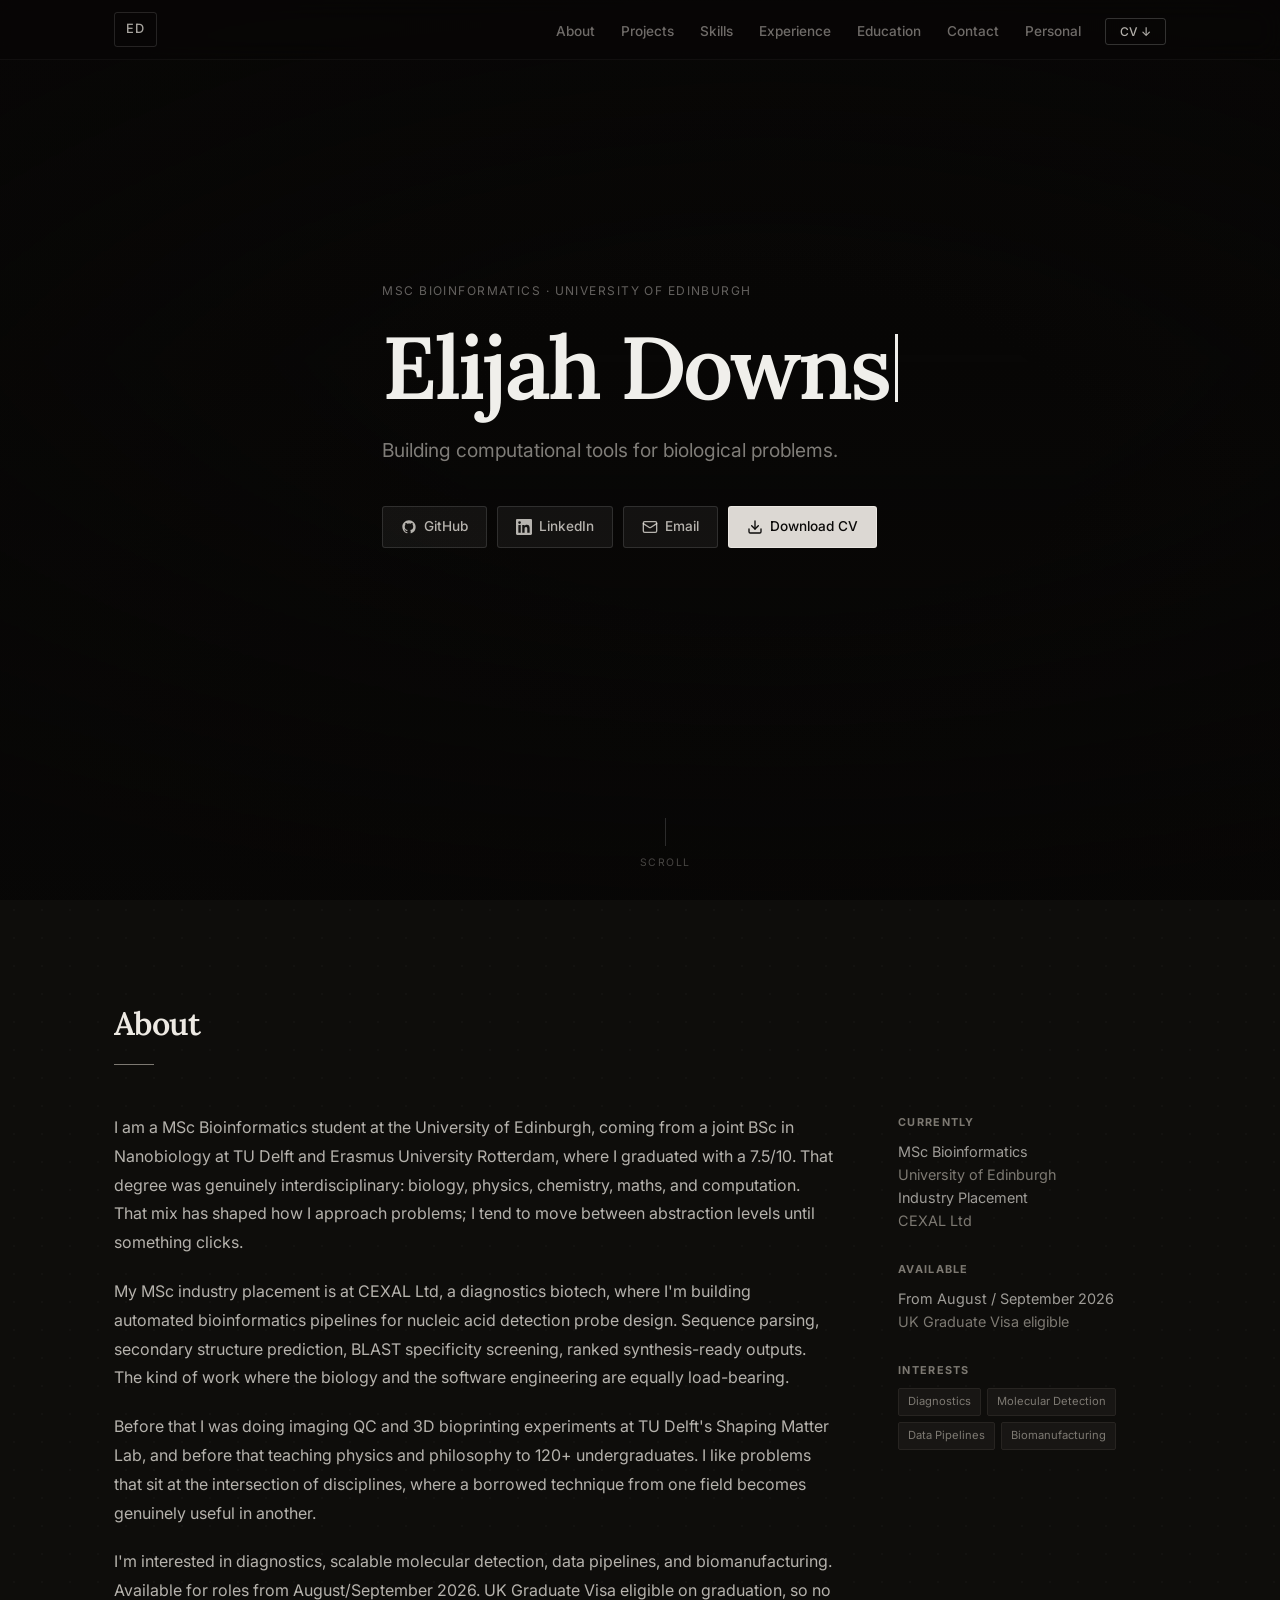
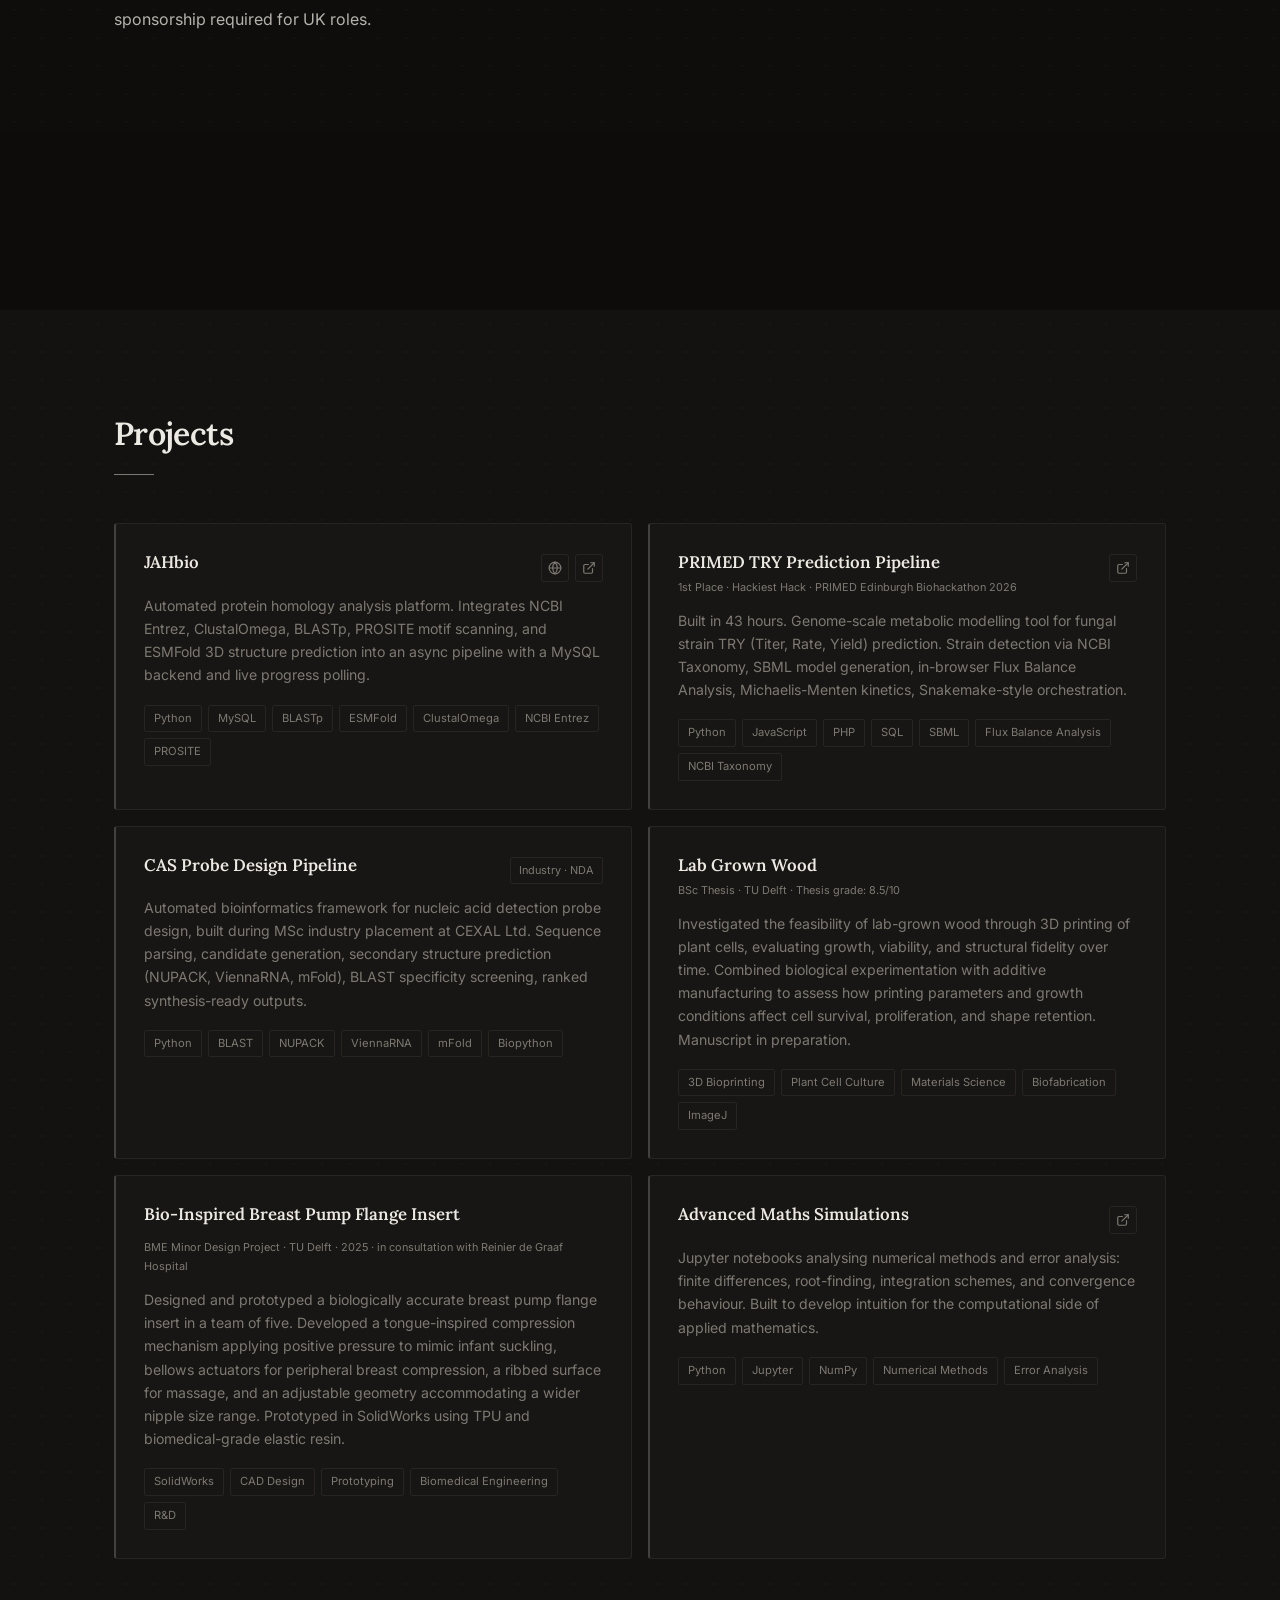
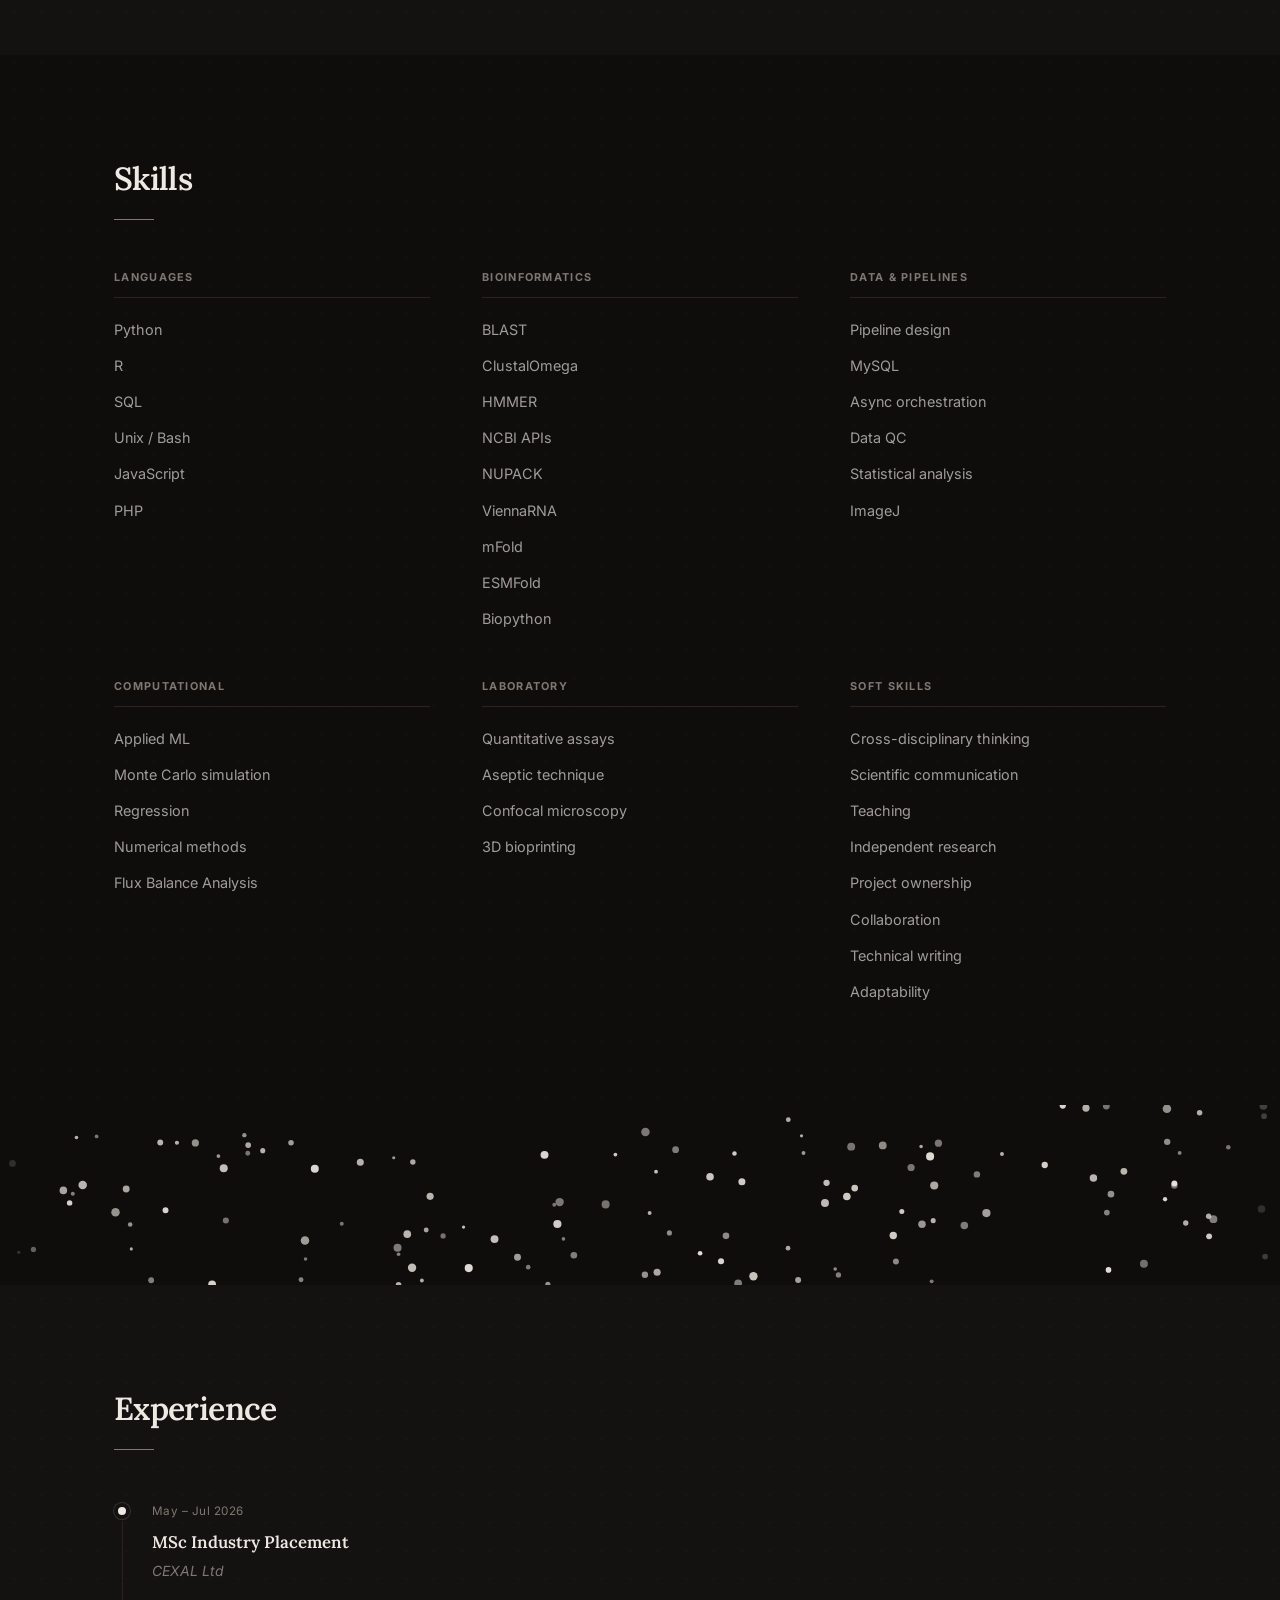
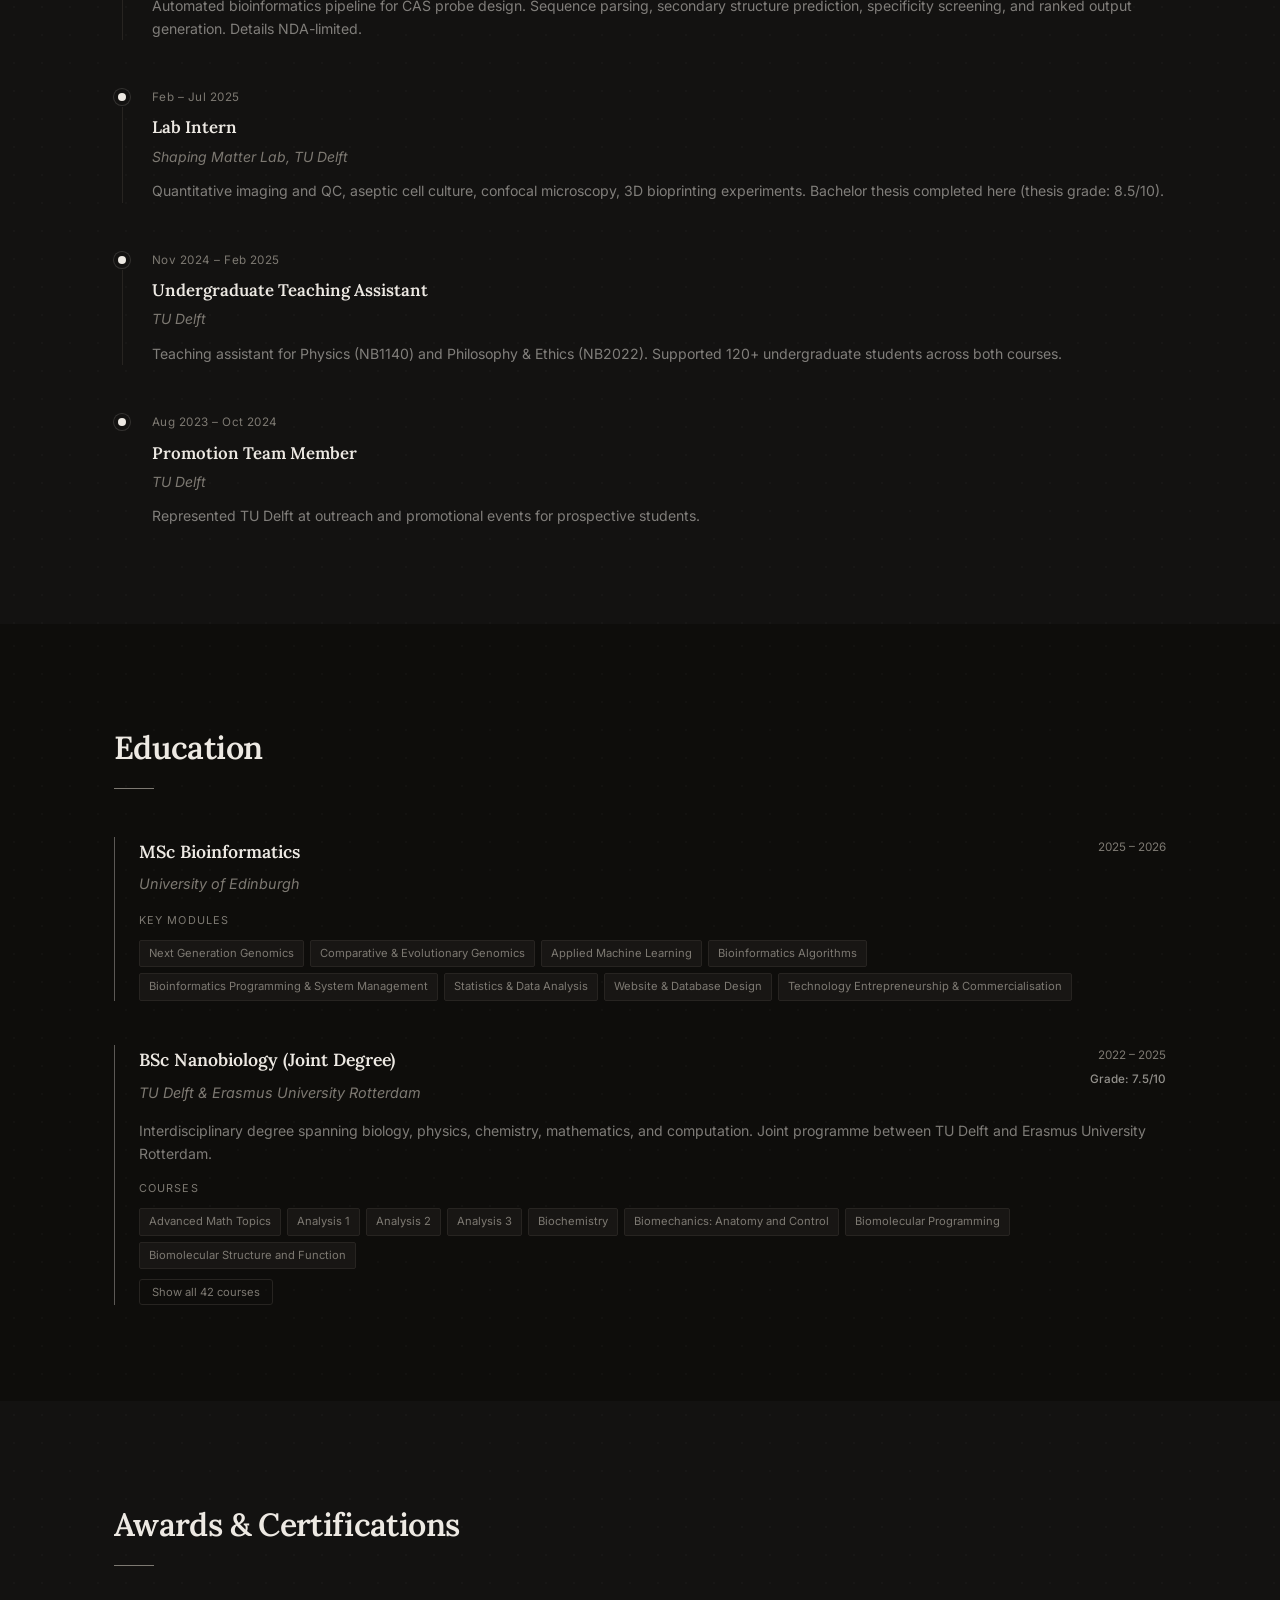
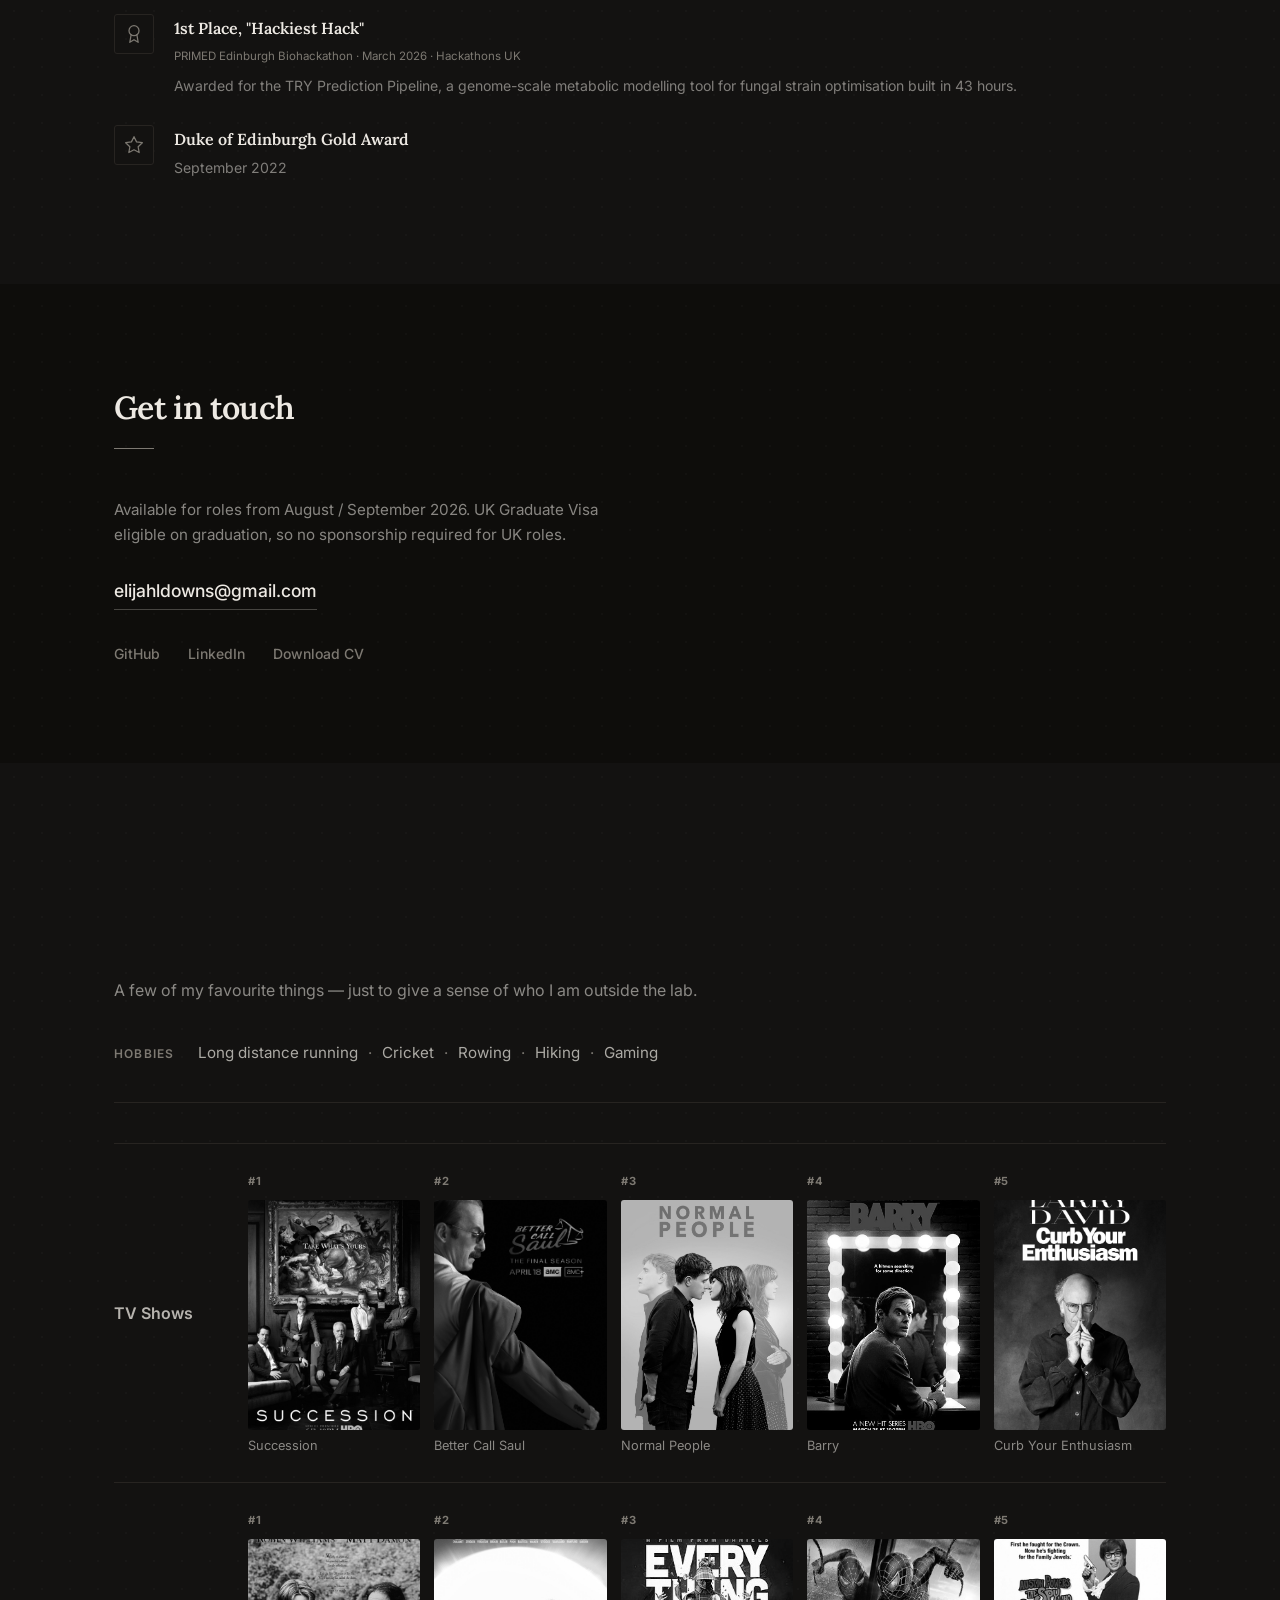
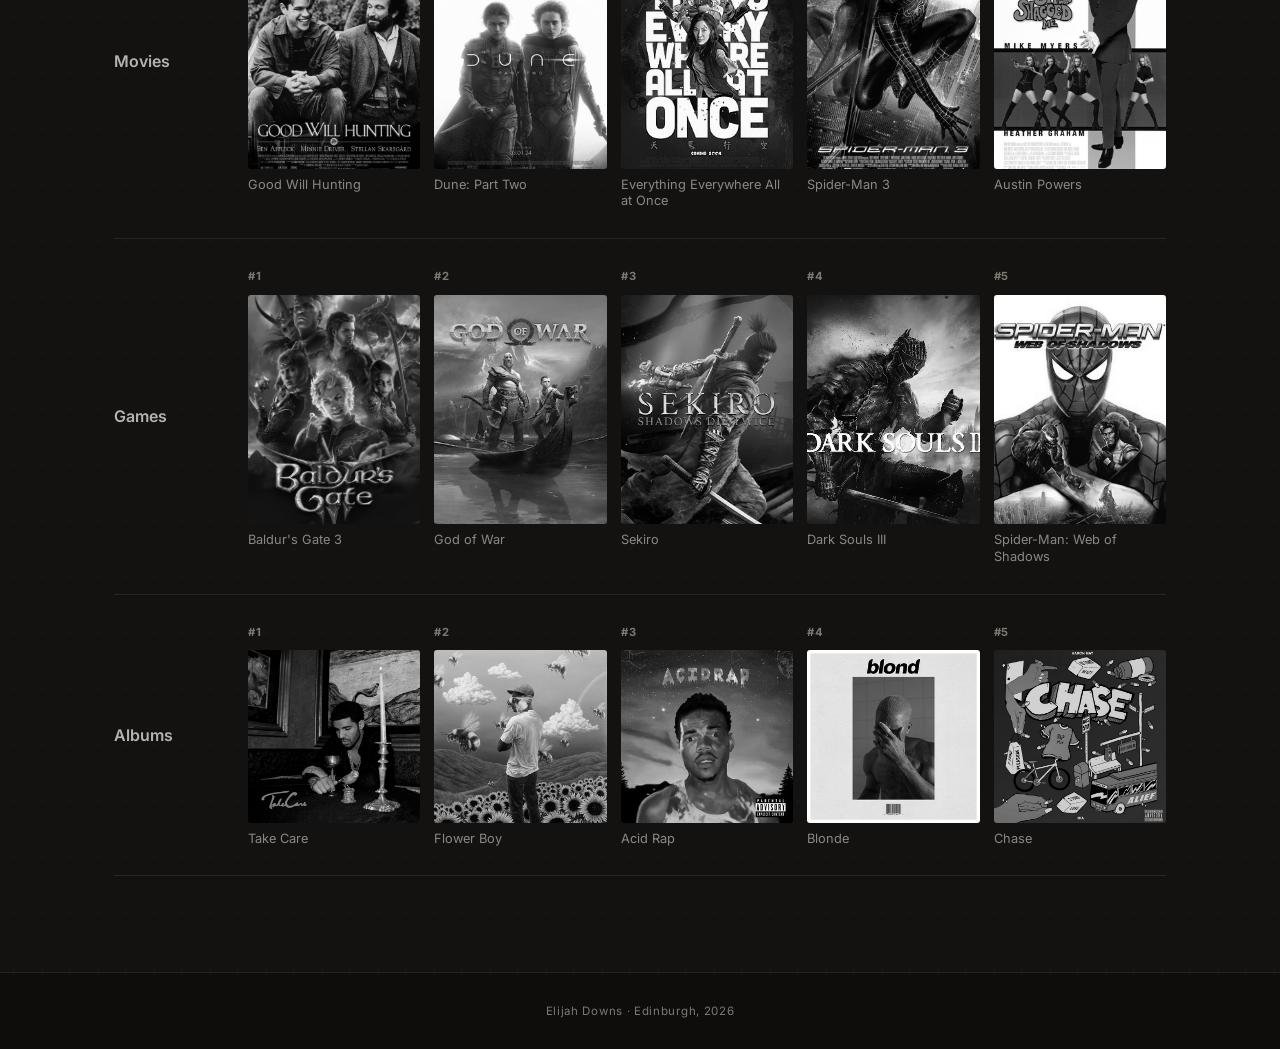
==== commit 93cd7dcc: "Add intro text to Personal section" ====
--- a/index.html
+++ b/index.html
@@ -572,6 +572,7 @@
     <section id="personal" aria-labelledby="personal-heading" class="section-alt">
       <div class="container">
         <h2 id="personal-heading" class="section-title">Personal</h2>
+        <p class="personal-intro">A few of my favourite things — just to give a sense of who I am outside the lab.</p>
 
         <div class="personal-hobbies">
           <span class="personal-subheading">Hobbies</span>
--- a/style.css
+++ b/style.css
@@ -790,6 +790,12 @@
 .contact-links a:hover { color: var(--text); opacity: 1; }
 
 /* ─── PERSONAL ───────────────────────────────────────────────────────────── */
+.personal-intro {
+  font-size: 1rem;
+  color: rgba(237,233,227,0.55);
+  margin-bottom: 36px;
+}
+
 .personal-hobbies {
   display: flex;
   align-items: baseline;
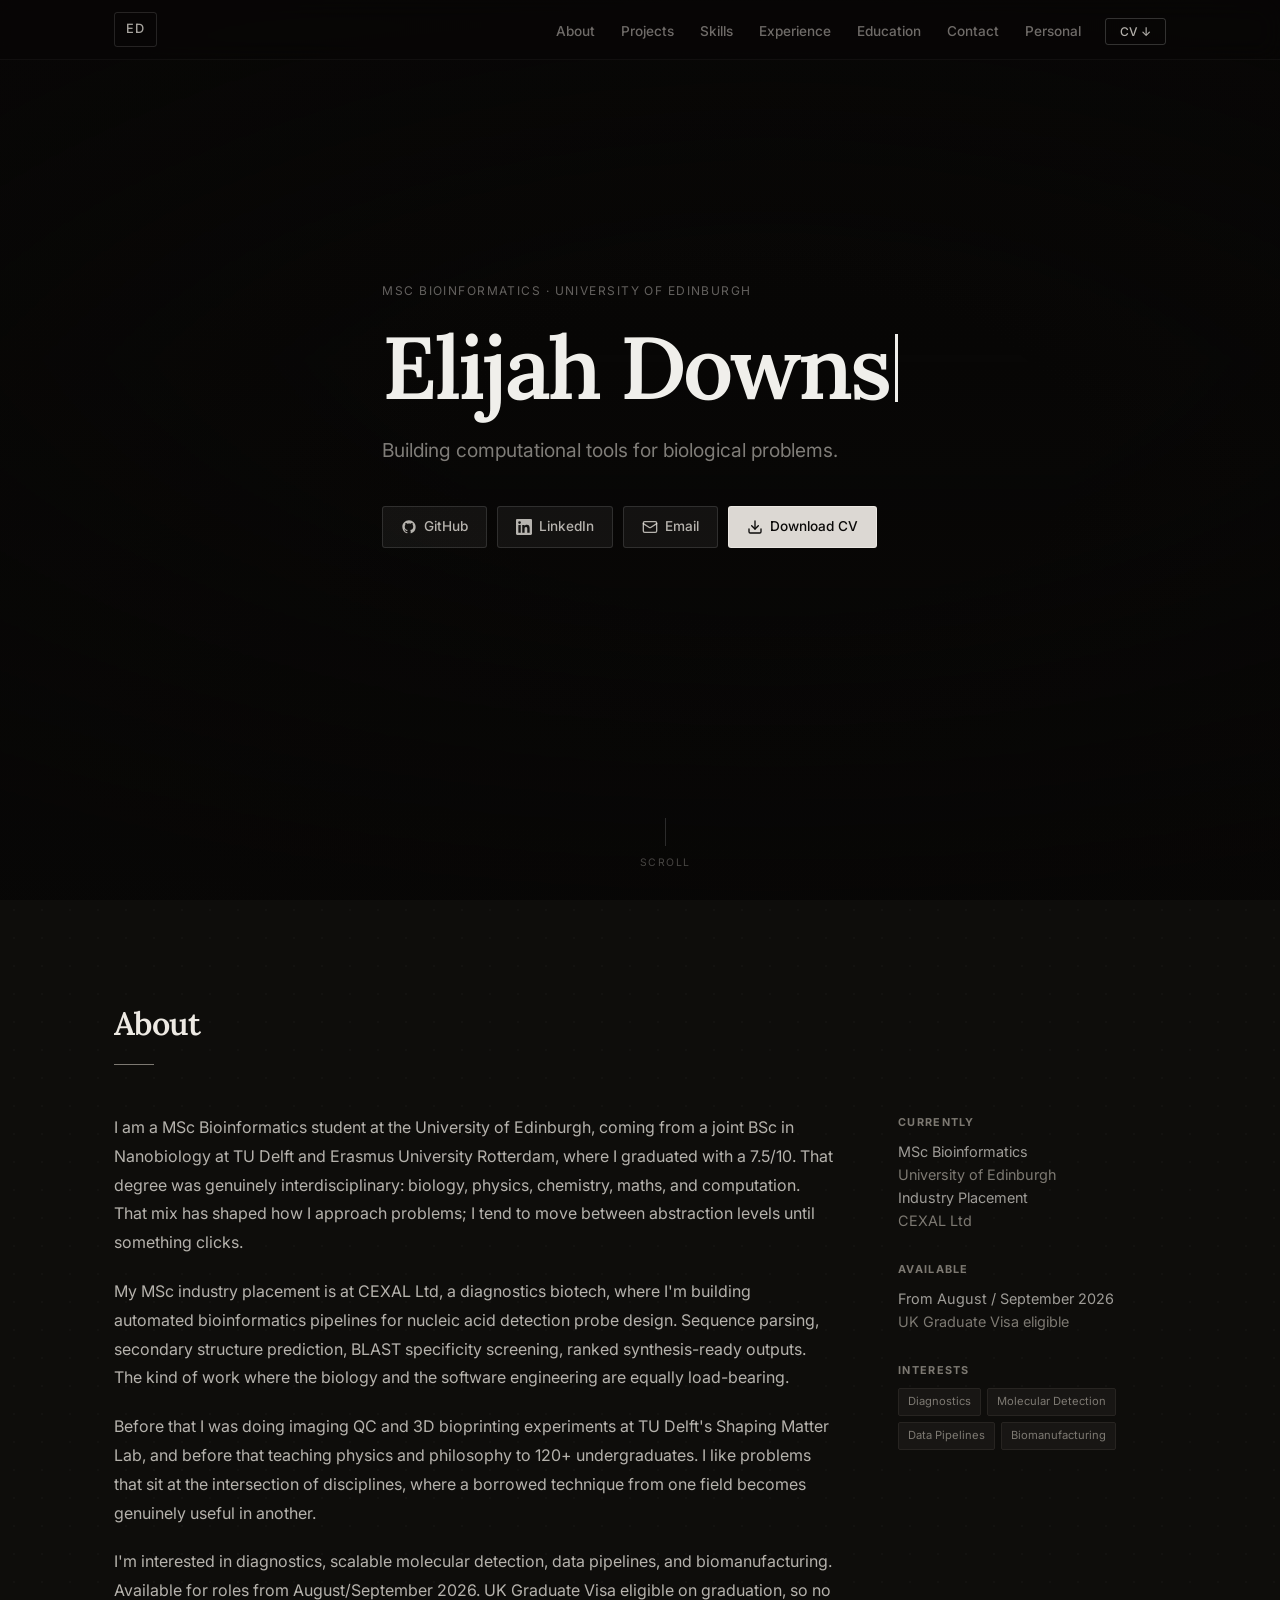
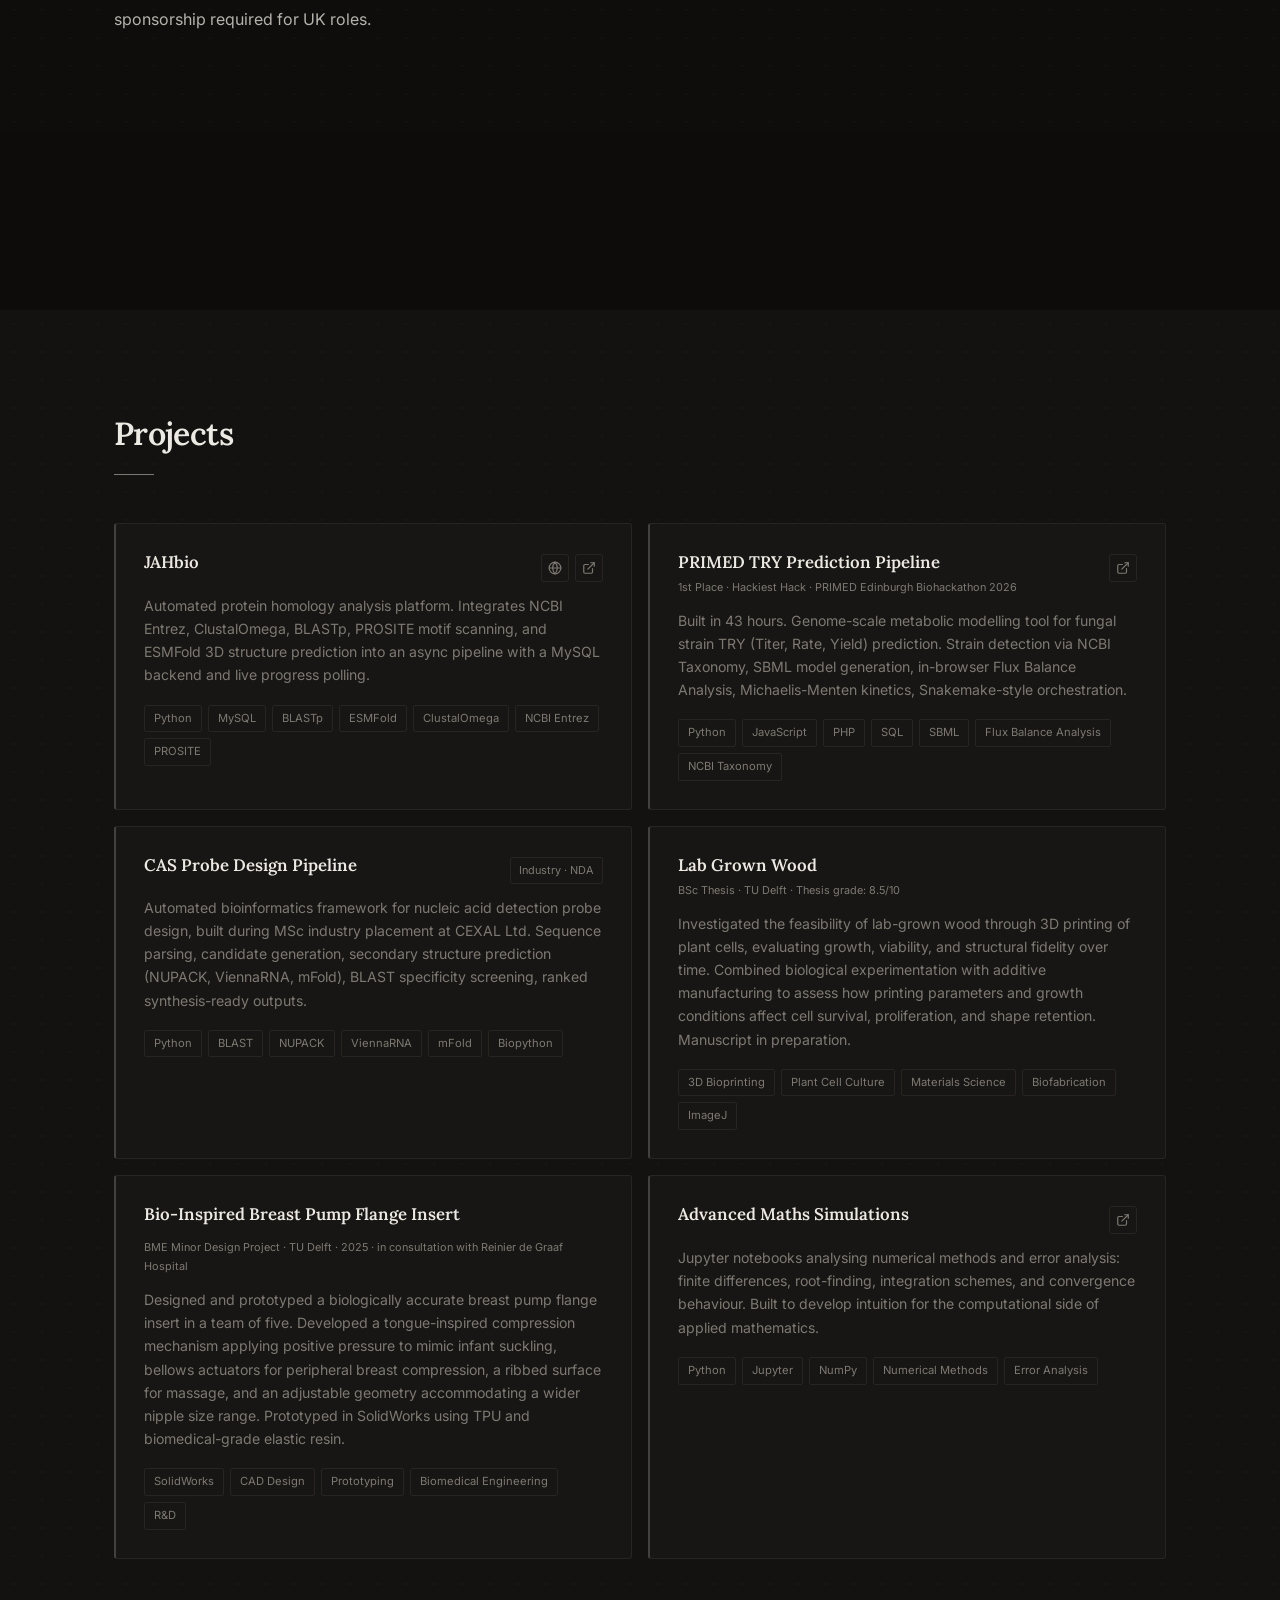
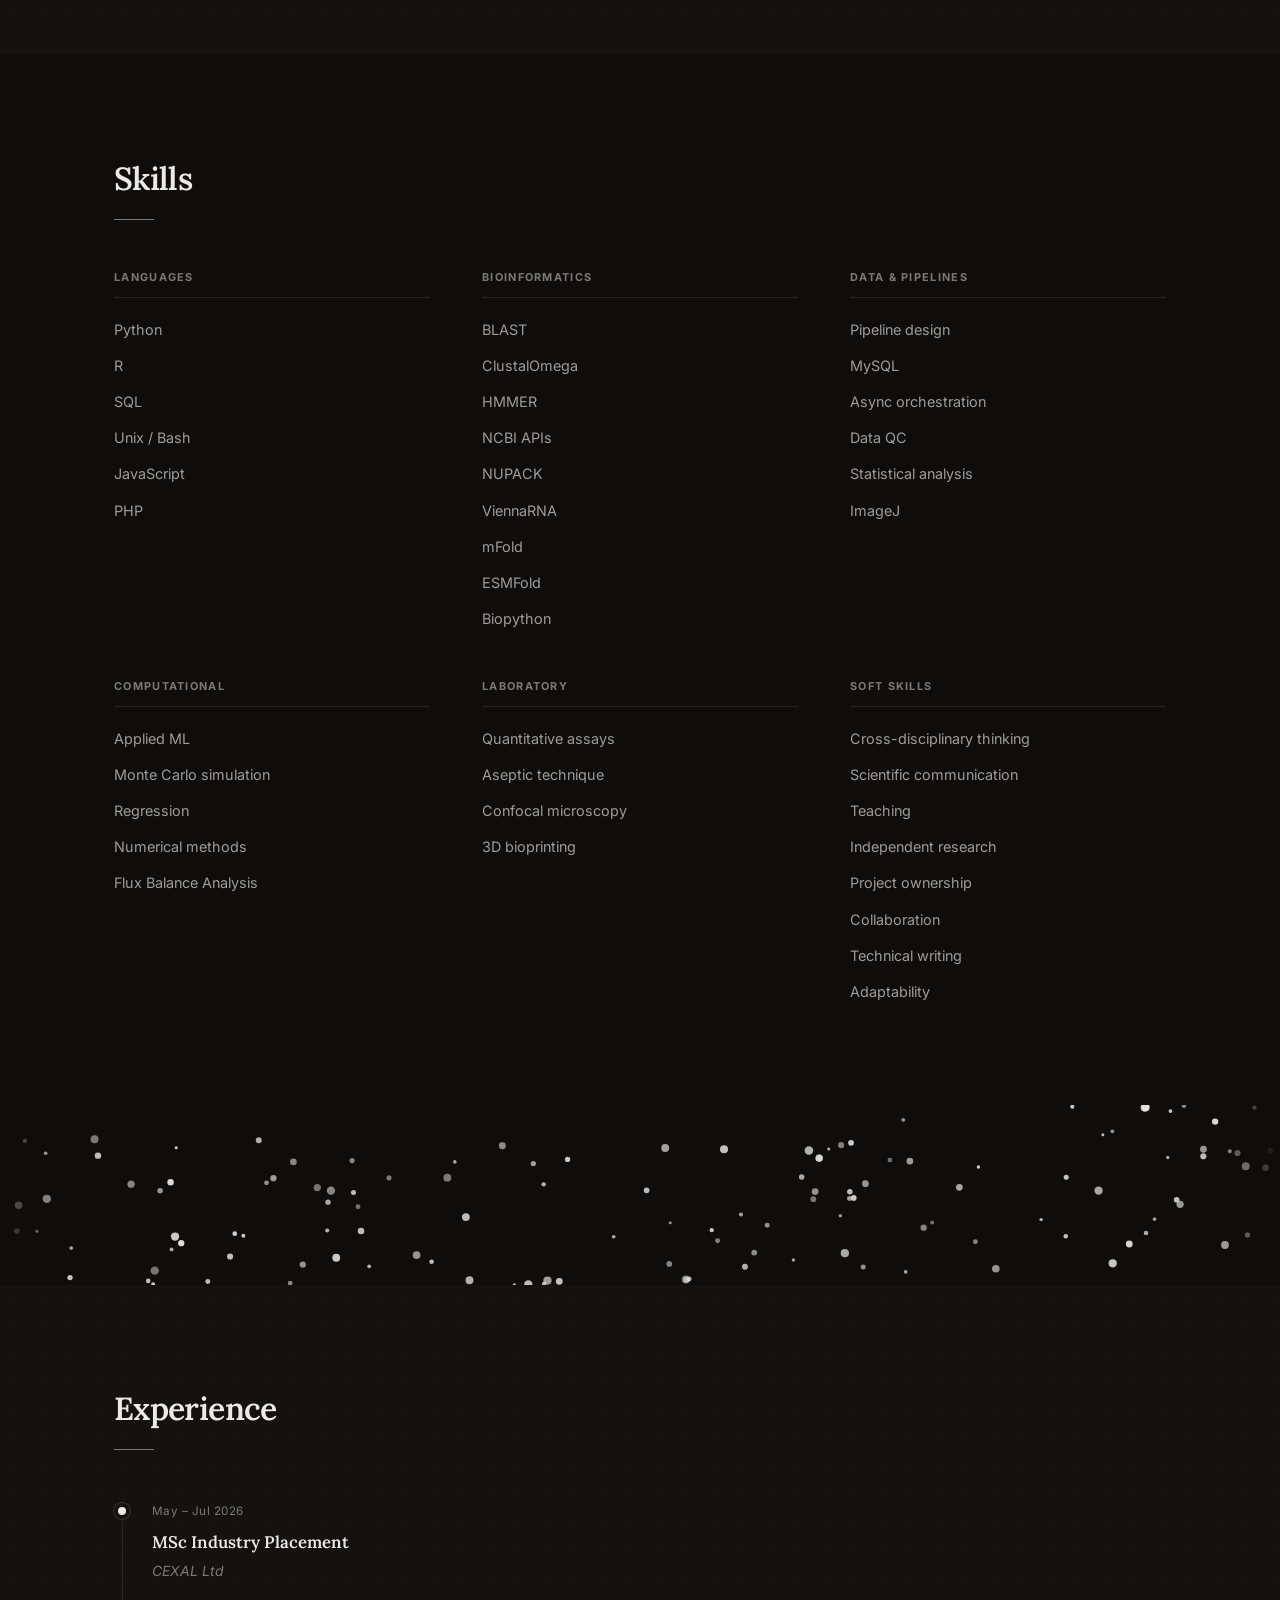
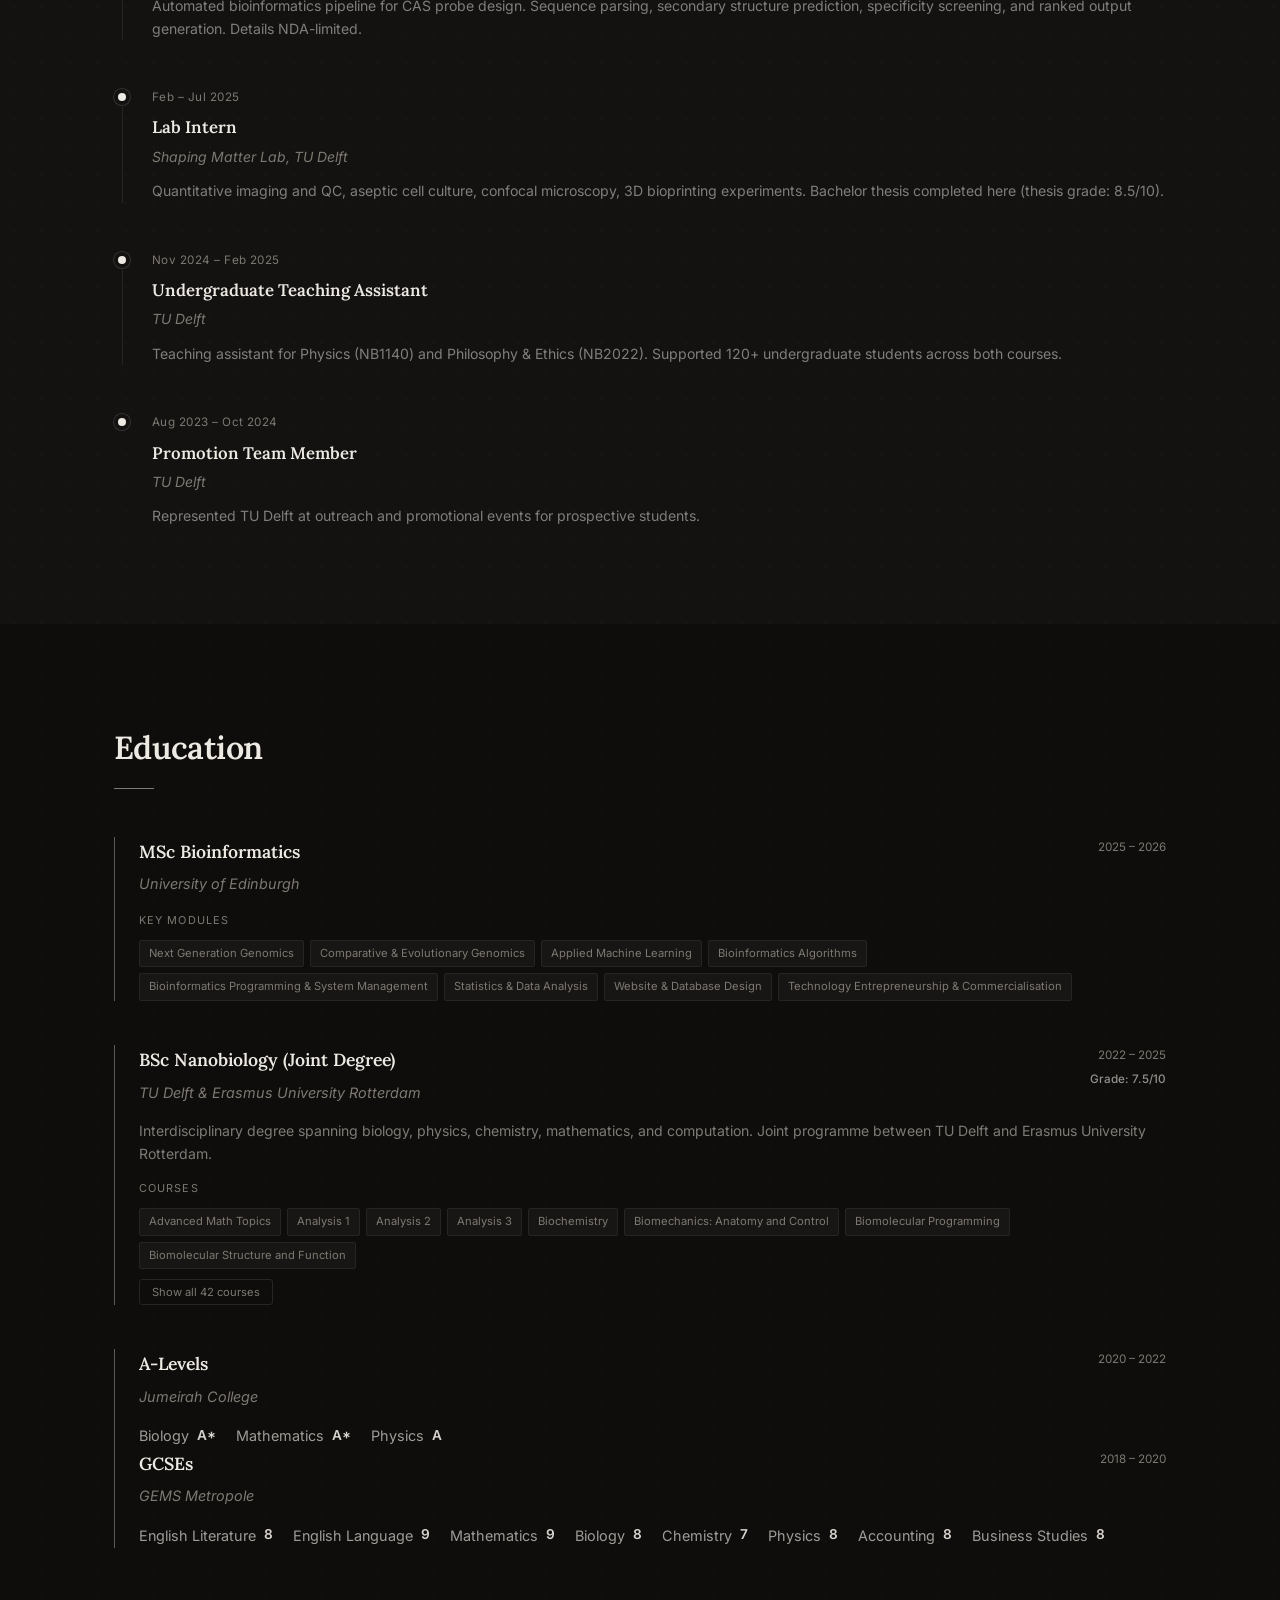
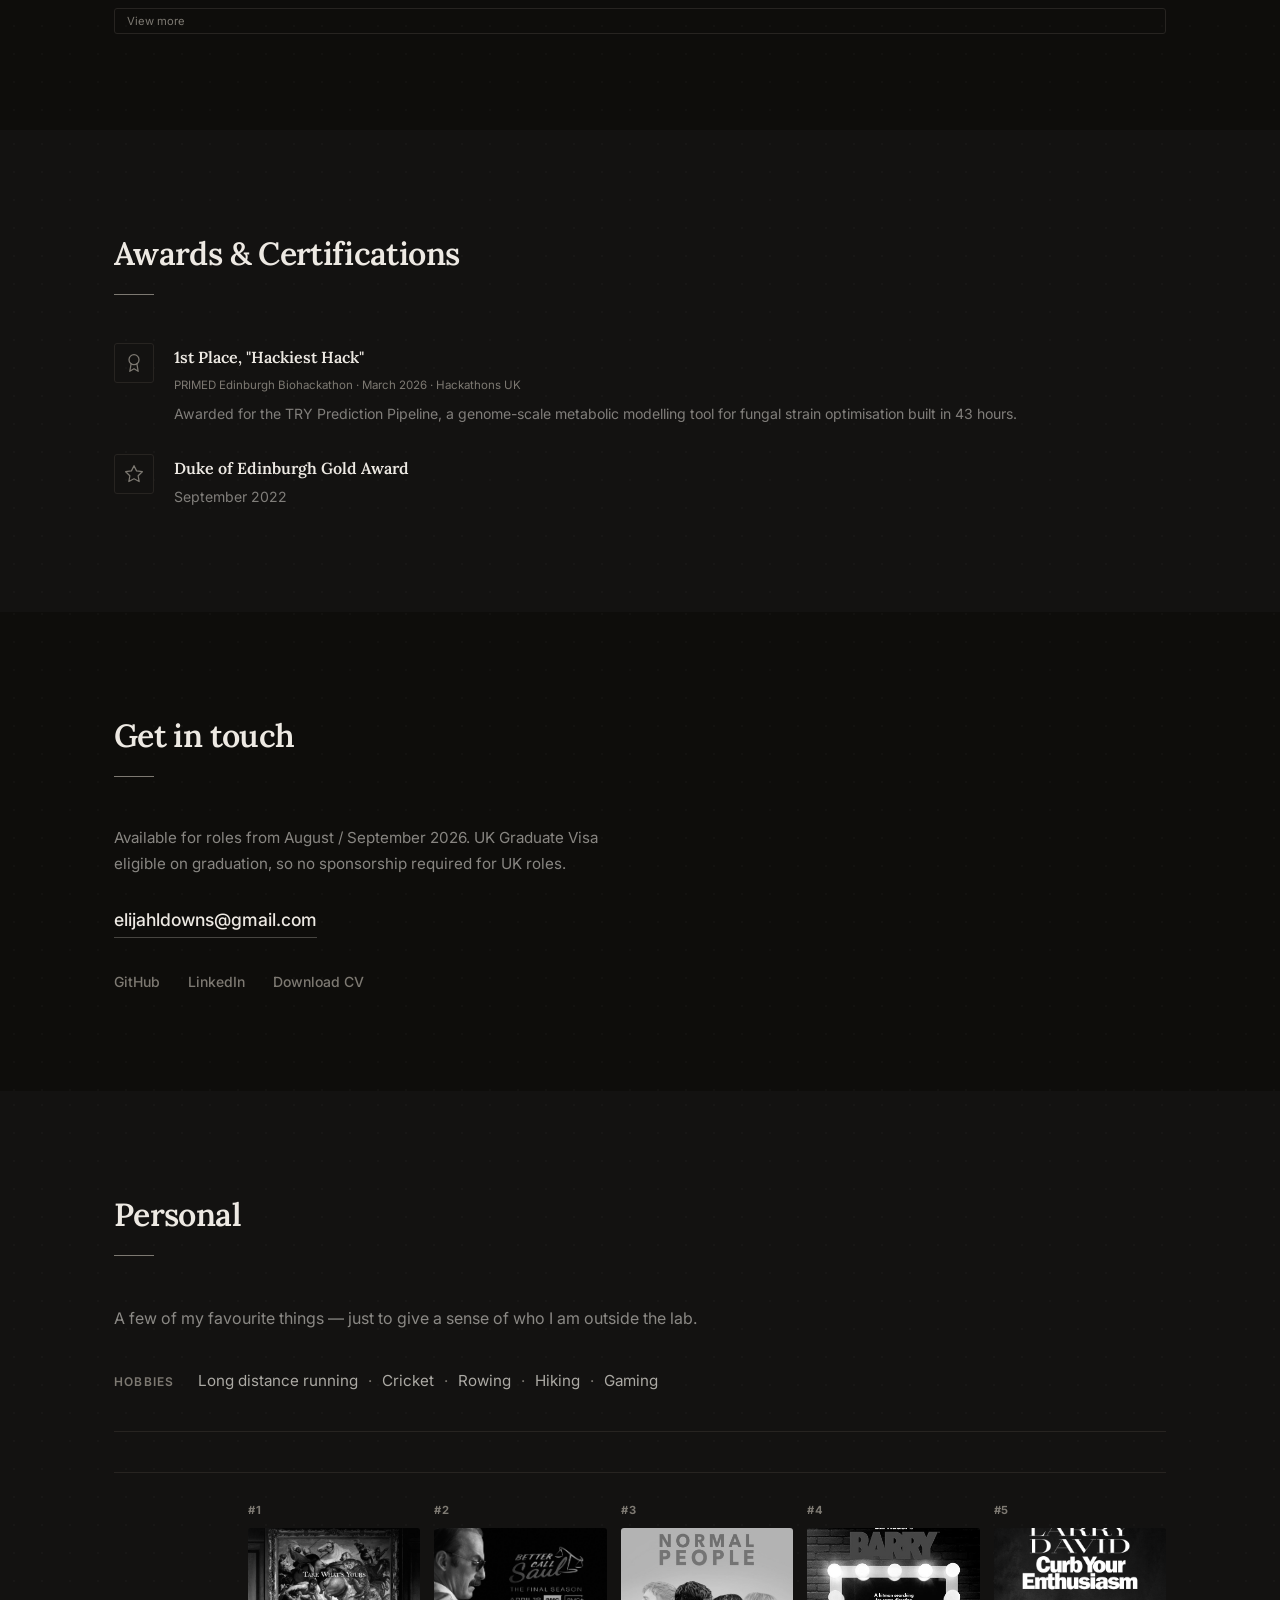
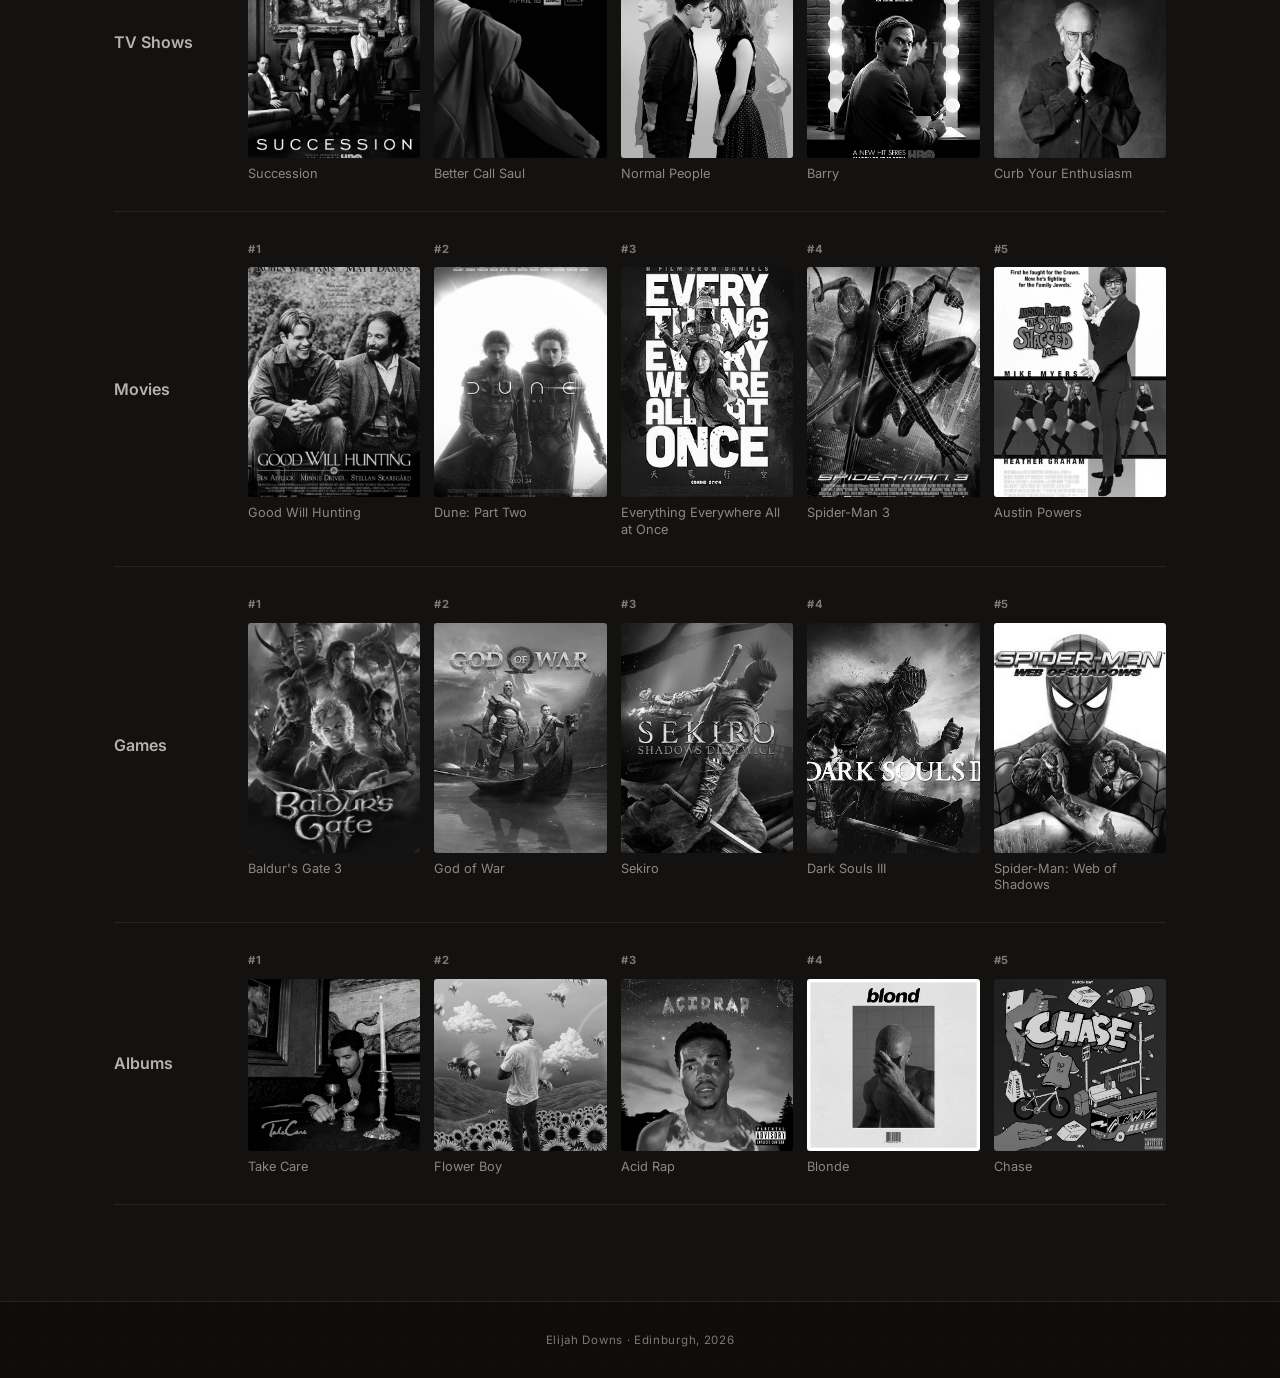
==== commit b2def7c7: "Add A-Levels and GCSEs to education behind View more toggle" ====
--- a/index.html
+++ b/index.html
@@ -522,6 +522,46 @@
             </div>
           </div>
 
+          <div class="education-extra" hidden>
+
+            <div class="education-item">
+              <div class="education-header">
+                <div>
+                  <h3>A-Levels</h3>
+                  <p class="education-inst">Jumeirah College</p>
+                </div>
+                <time class="education-date" datetime="2022">2020 &ndash; 2022</time>
+              </div>
+              <ul class="grade-list" role="list">
+                <li><span class="grade-subject">Biology</span><span class="grade-mark">A*</span></li>
+                <li><span class="grade-subject">Mathematics</span><span class="grade-mark">A*</span></li>
+                <li><span class="grade-subject">Physics</span><span class="grade-mark">A</span></li>
+              </ul>
+            </div>
+
+            <div class="education-item">
+              <div class="education-header">
+                <div>
+                  <h3>GCSEs</h3>
+                  <p class="education-inst">GEMS Metropole</p>
+                </div>
+                <time class="education-date" datetime="2020">2018 &ndash; 2020</time>
+              </div>
+              <ul class="grade-list" role="list">
+                <li><span class="grade-subject">English Literature</span><span class="grade-mark">8</span></li>
+                <li><span class="grade-subject">English Language</span><span class="grade-mark">9</span></li>
+                <li><span class="grade-subject">Mathematics</span><span class="grade-mark">9</span></li>
+                <li><span class="grade-subject">Biology</span><span class="grade-mark">8</span></li>
+                <li><span class="grade-subject">Chemistry</span><span class="grade-mark">7</span></li>
+                <li><span class="grade-subject">Physics</span><span class="grade-mark">8</span></li>
+                <li><span class="grade-subject">Accounting</span><span class="grade-mark">8</span></li>
+                <li><span class="grade-subject">Business Studies</span><span class="grade-mark">8</span></li>
+              </ul>
+            </div>
+
+          </div>
+          <button class="education-toggle" aria-expanded="false">View more</button>
+
         </div>
       </div>
     </section>
--- a/style.css
+++ b/style.css
@@ -705,6 +705,49 @@
   transition: color var(--ease), border-color var(--ease);
 }
 .courses-toggle:hover { color: var(--text); border-color: rgba(255,255,255,0.25); }
+
+.grade-list {
+  list-style: none;
+  display: flex;
+  flex-wrap: wrap;
+  gap: 8px 0;
+  margin-top: 12px;
+}
+
+.grade-list li {
+  display: flex;
+  align-items: center;
+  gap: 8px;
+  font-size: 0.9rem;
+  padding-right: 20px;
+}
+
+.grade-subject { color: rgba(237,233,227,0.65); }
+
+.grade-mark {
+  font-weight: 600;
+  color: rgba(237,233,227,0.9);
+  font-size: 0.85rem;
+}
+
+.education-extra { display: flex; flex-direction: column; gap: 0; }
+
+.education-toggle {
+  display: inline-flex;
+  align-items: center;
+  gap: 6px;
+  font-family: var(--sans);
+  font-size: 0.7rem;
+  color: var(--muted);
+  background: none;
+  border: 1px solid var(--border);
+  border-radius: var(--r);
+  padding: 5px 12px;
+  cursor: pointer;
+  margin-top: 16px;
+  transition: color var(--ease), border-color var(--ease);
+}
+.education-toggle:hover { color: var(--text); border-color: rgba(255,255,255,0.25); }
 
 /* ─── AWARDS ─────────────────────────────────────────────────────────────── */
 .awards-list { display: flex; flex-direction: column; gap: 28px; }
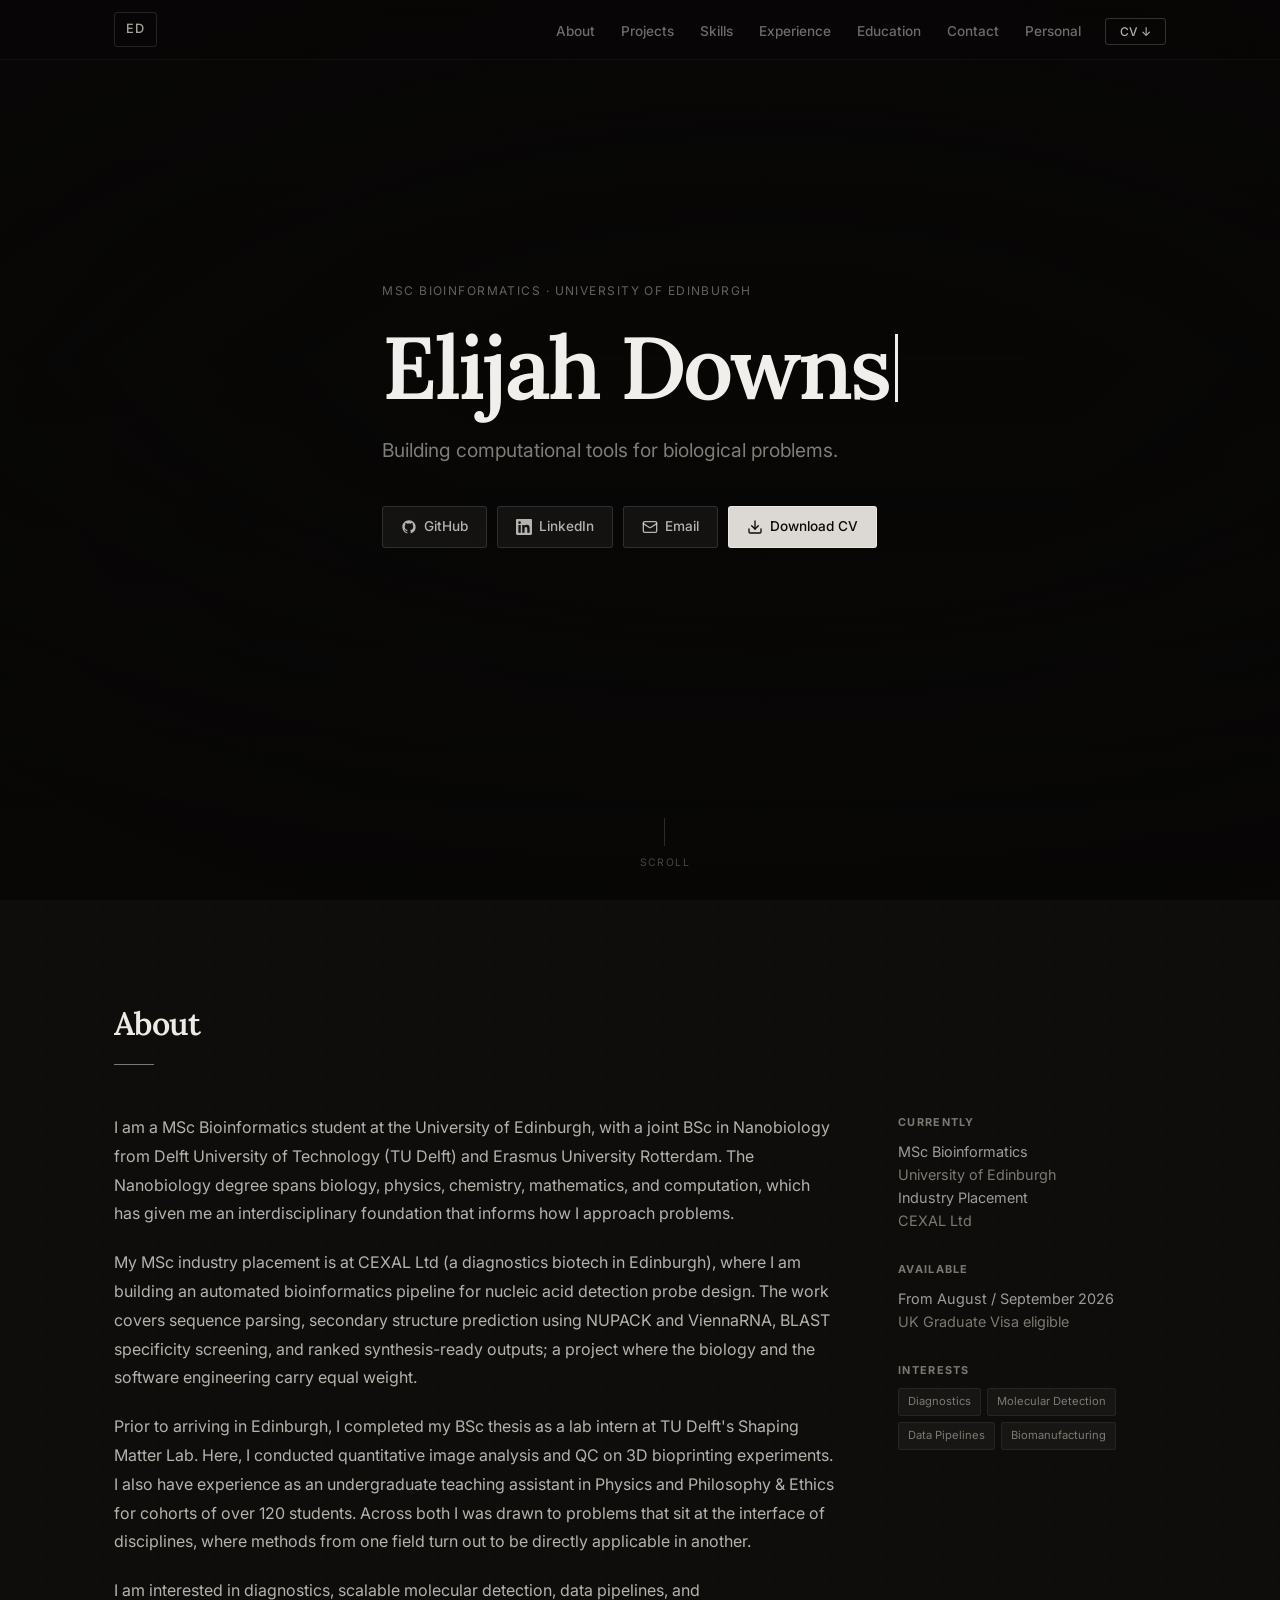
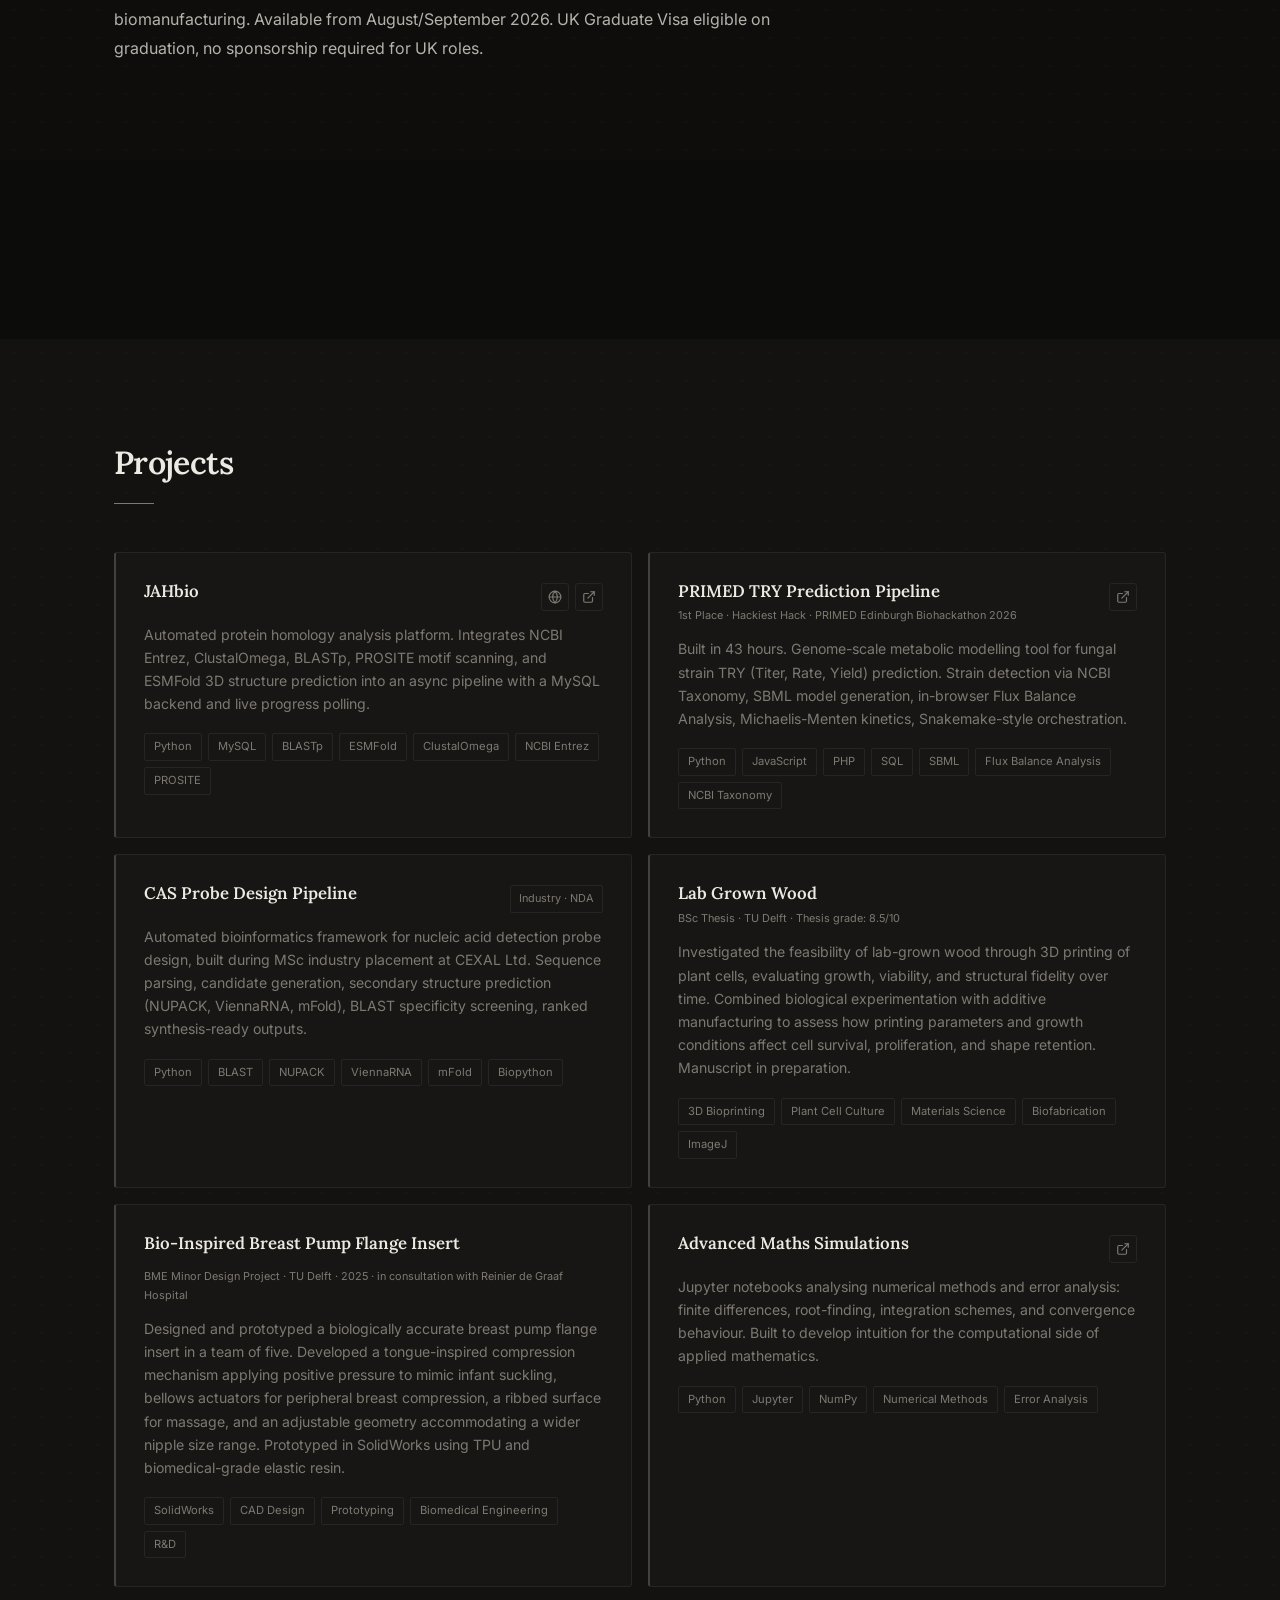
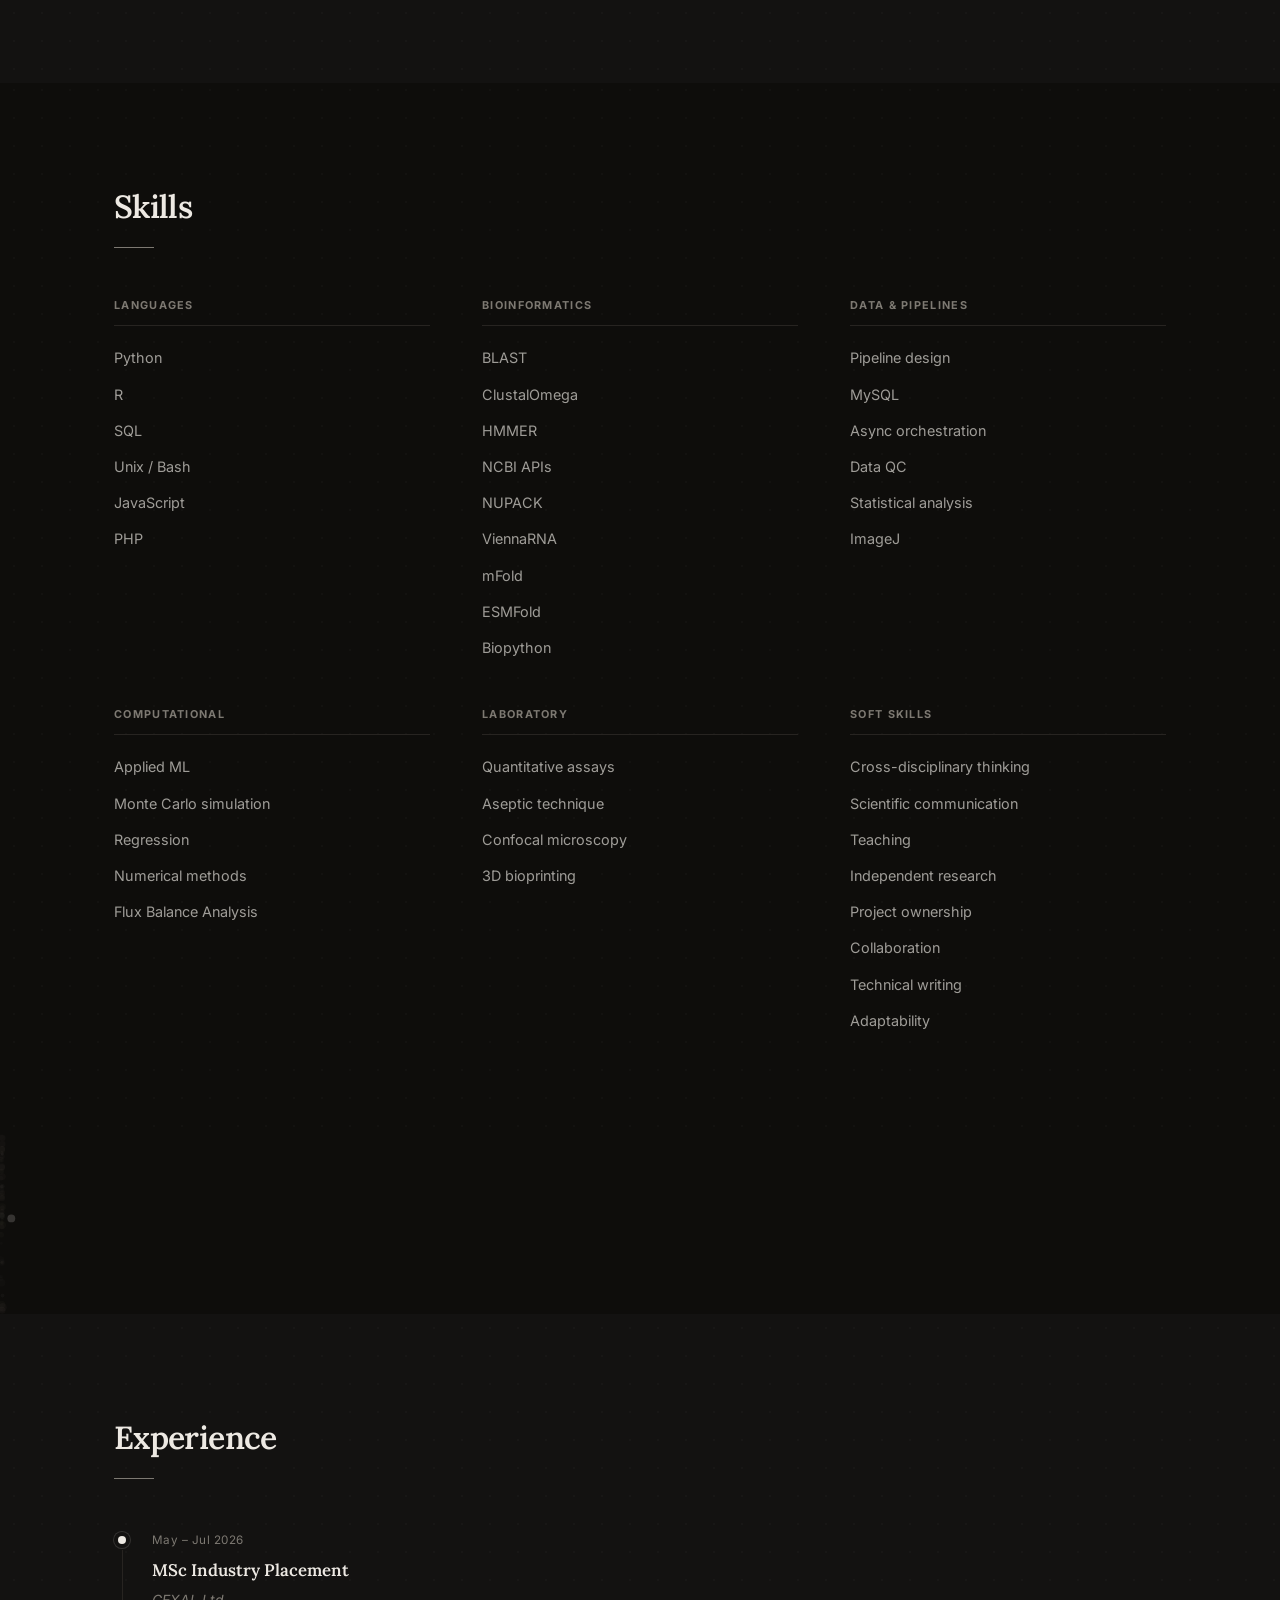
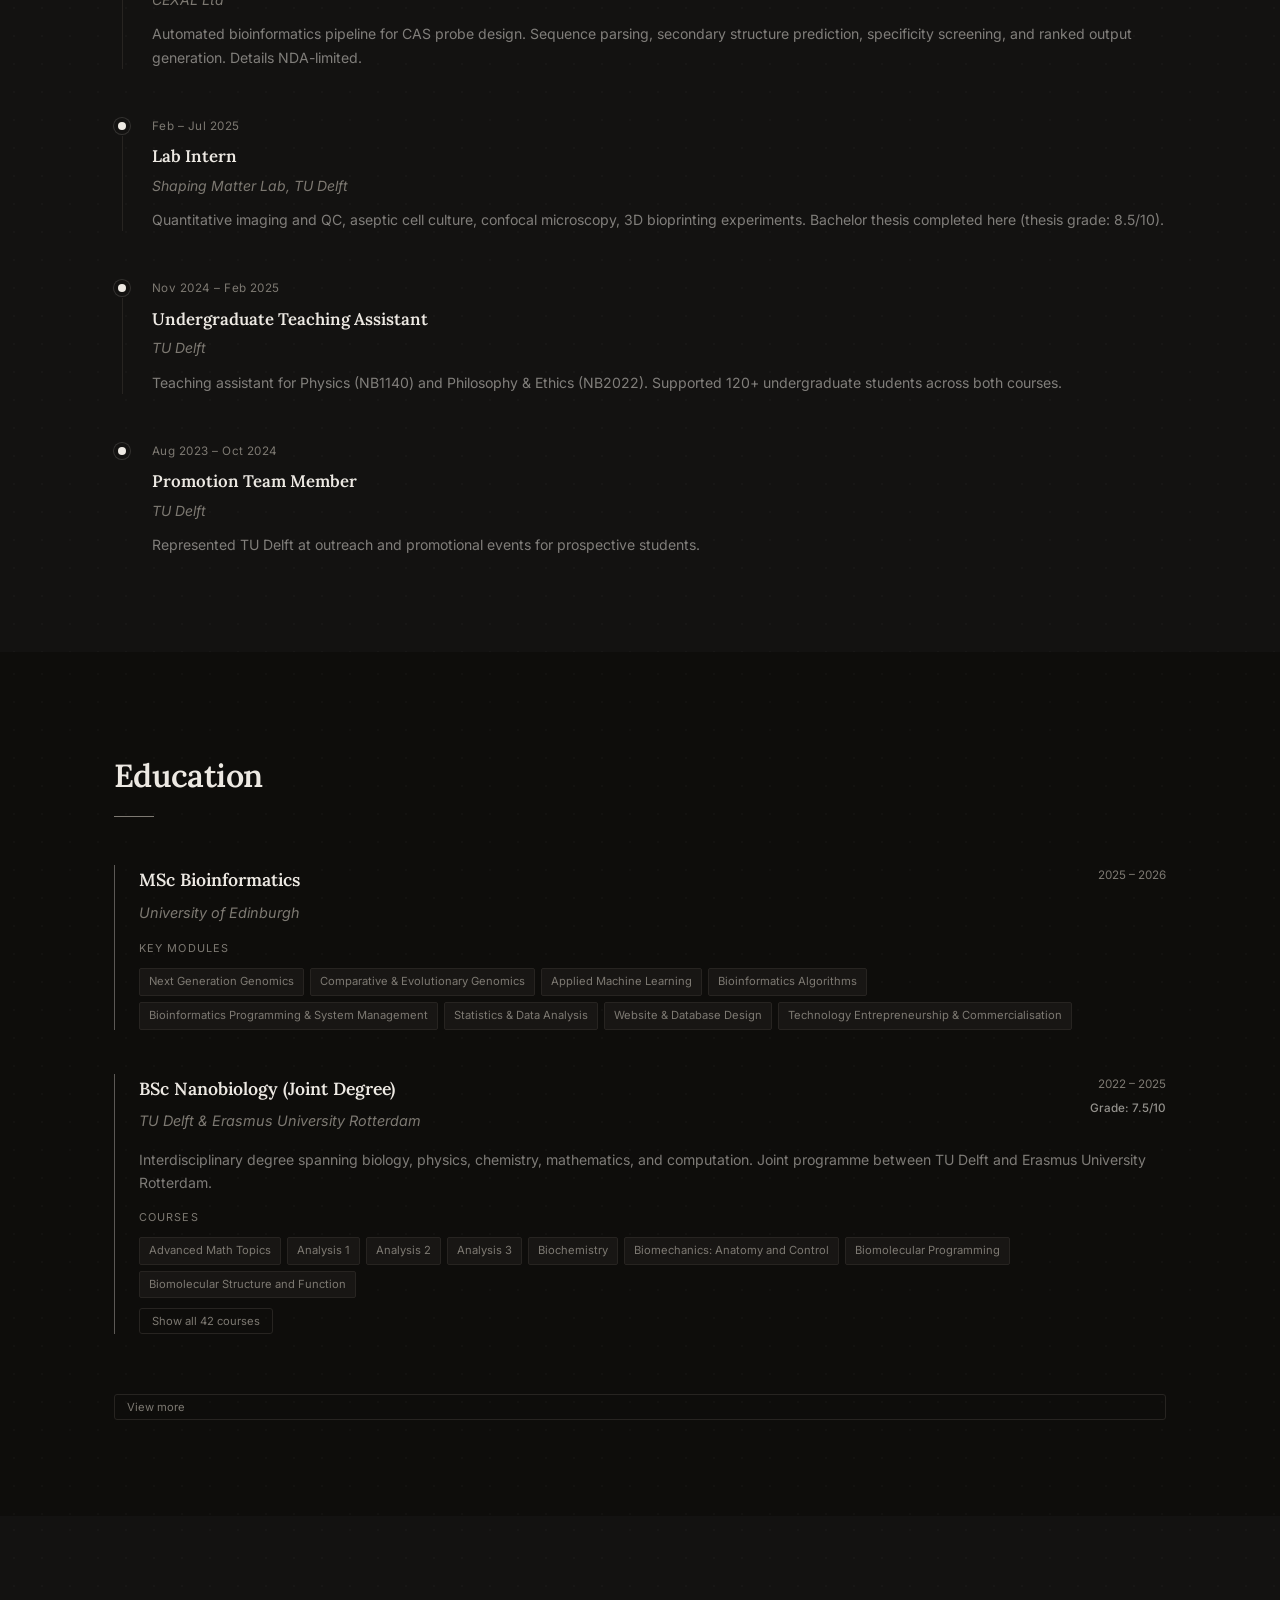
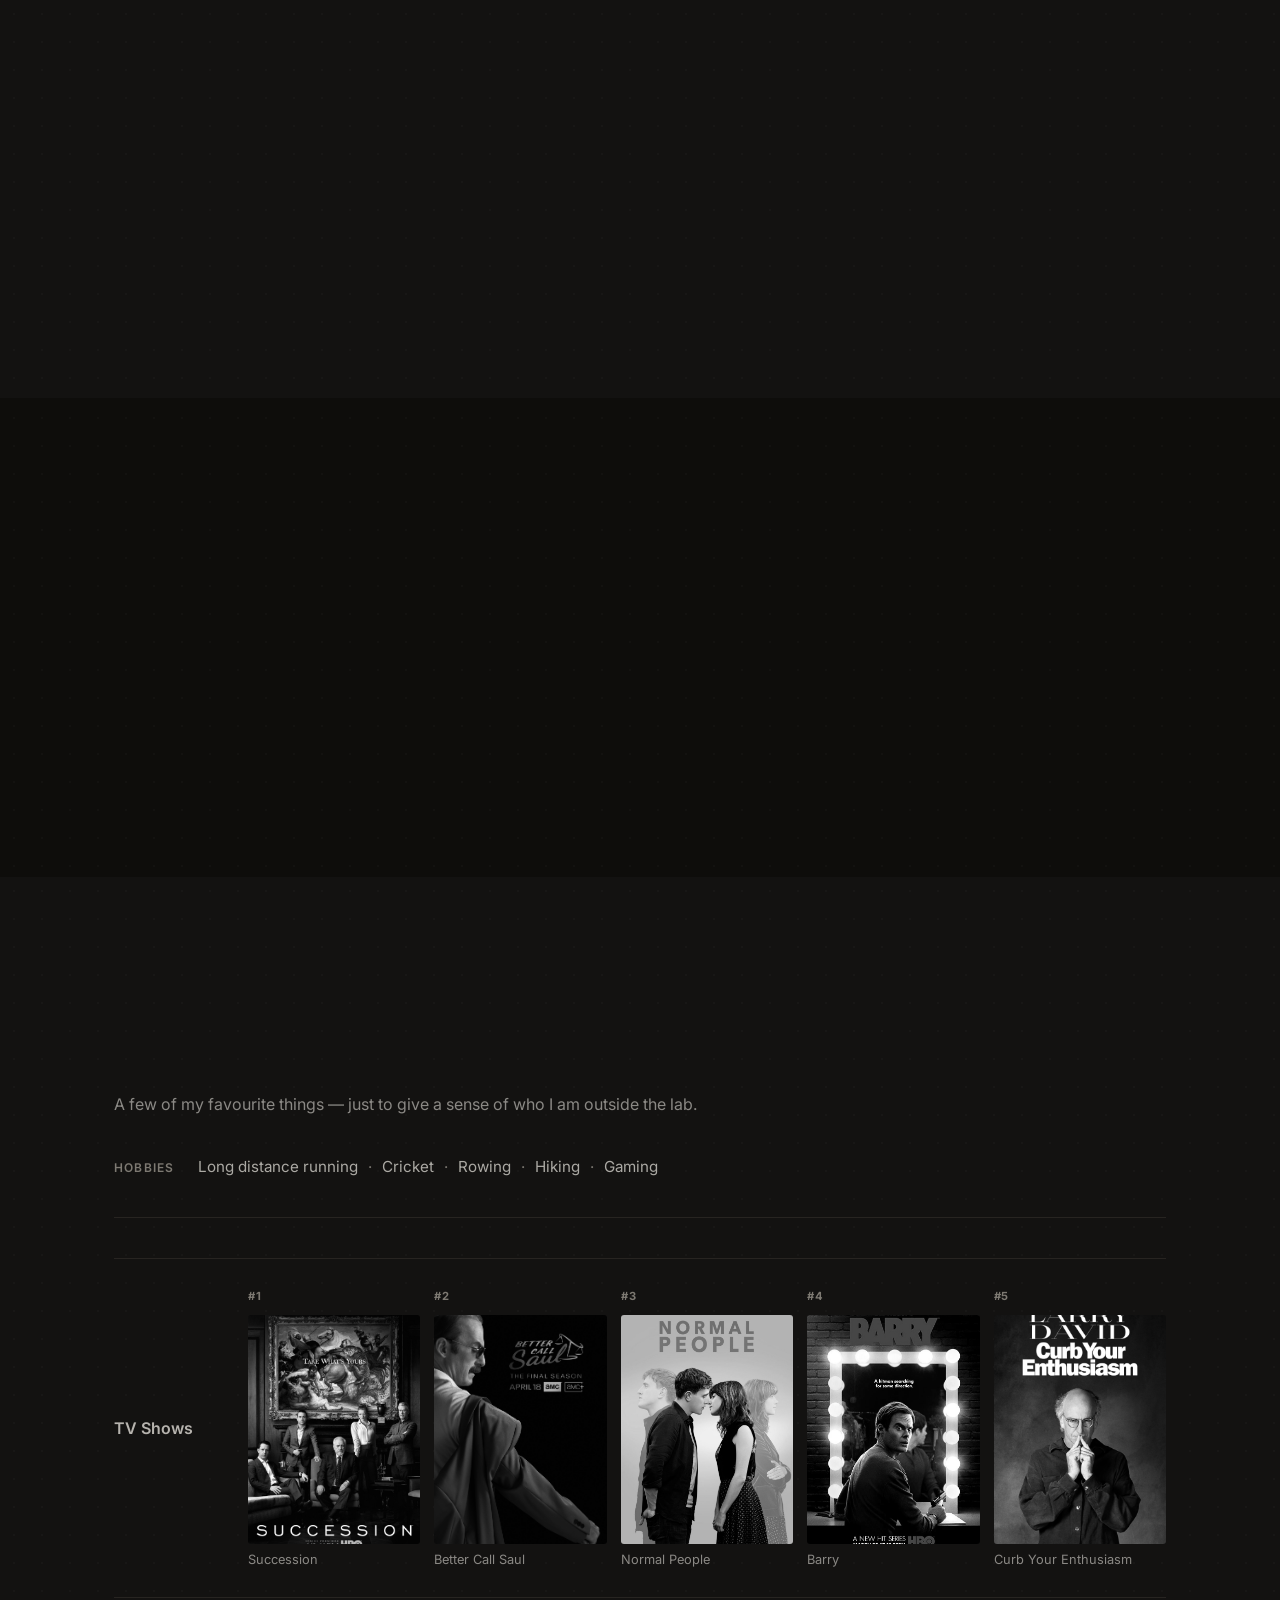
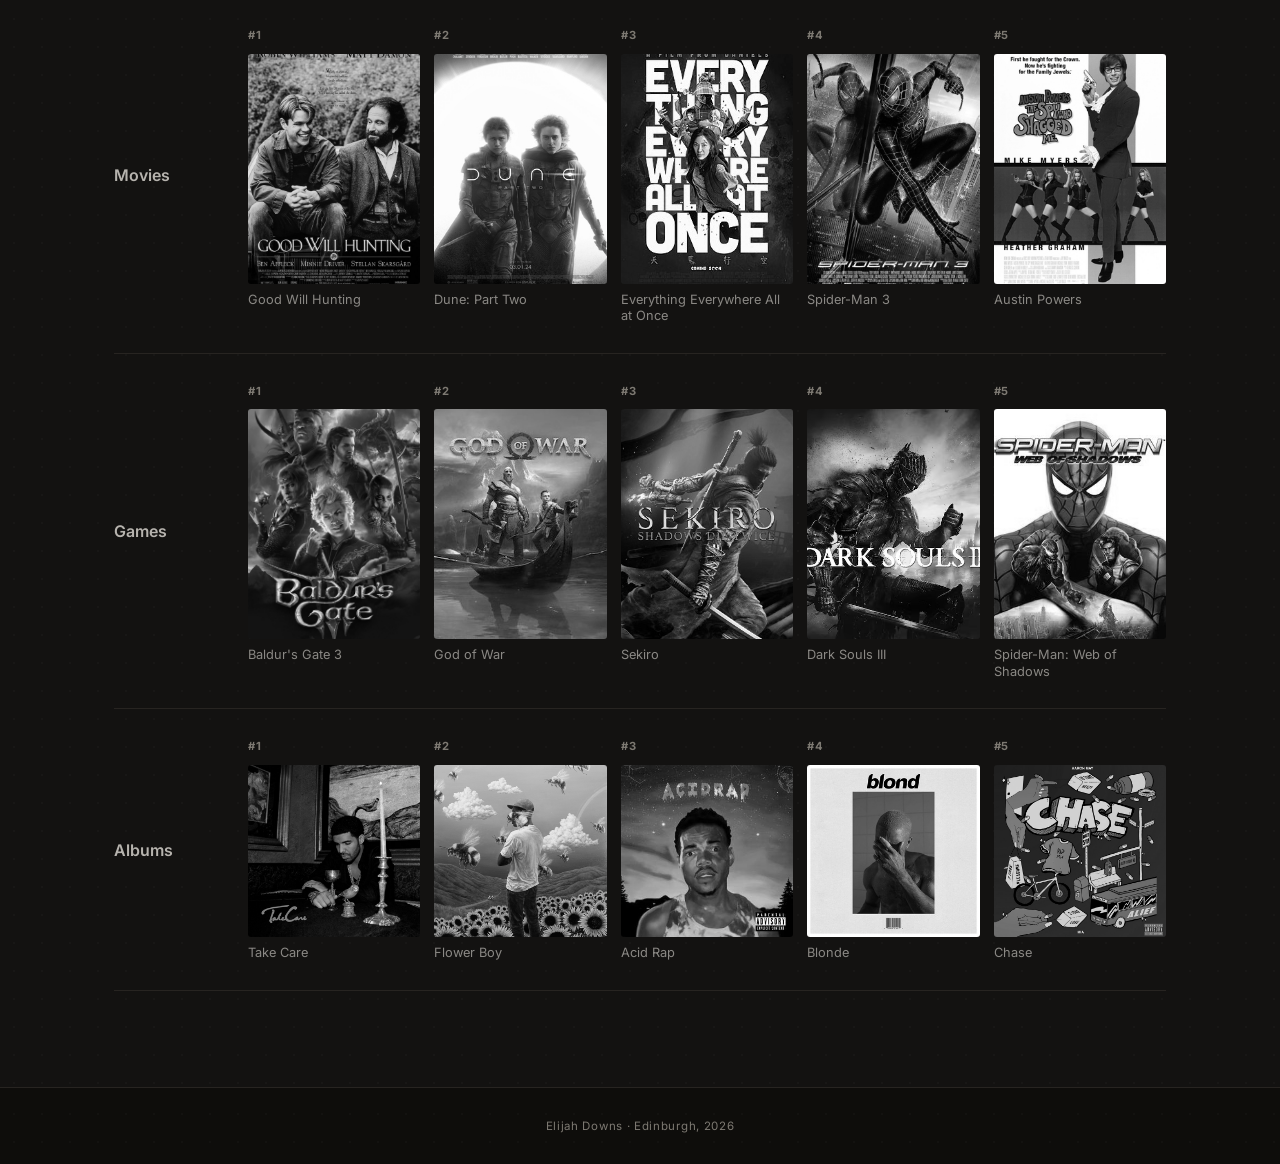
==== commit a172ecc3: "Rewrite About section with professional copy" ====
--- a/index.html
+++ b/index.html
@@ -120,10 +120,10 @@
         <h2 id="about-heading" class="section-title">About</h2>
         <div class="about-grid">
           <div class="about-text">
-            <p>I am a MSc Bioinformatics student at the University of Edinburgh, coming from a joint BSc in Nanobiology at TU Delft and Erasmus University Rotterdam, where I graduated with a 7.5/10. That degree was genuinely interdisciplinary: biology, physics, chemistry, maths, and computation. That mix has shaped how I approach problems; I tend to move between abstraction levels until something clicks.</p>
-            <p>My MSc industry placement is at CEXAL Ltd, a diagnostics biotech, where I'm building automated bioinformatics pipelines for nucleic acid detection probe design. Sequence parsing, secondary structure prediction, BLAST specificity screening, ranked synthesis-ready outputs. The kind of work where the biology and the software engineering are equally load-bearing.</p>
-            <p>Before that I was doing imaging QC and 3D bioprinting experiments at TU Delft's Shaping Matter Lab, and before that teaching physics and philosophy to 120+ undergraduates. I like problems that sit at the intersection of disciplines, where a borrowed technique from one field becomes genuinely useful in another.</p>
-            <p>I'm interested in diagnostics, scalable molecular detection, data pipelines, and biomanufacturing. Available for roles from August/September 2026. UK Graduate Visa eligible on graduation, so no sponsorship required for UK roles.</p>
+            <p>I am a MSc Bioinformatics student at the University of Edinburgh, with a joint BSc in Nanobiology from Delft University of Technology (TU Delft) and Erasmus University Rotterdam. The Nanobiology degree spans biology, physics, chemistry, mathematics, and computation, which has given me an interdisciplinary foundation that informs how I approach problems.</p>
+            <p>My MSc industry placement is at CEXAL Ltd (a diagnostics biotech in Edinburgh), where I am building an automated bioinformatics pipeline for nucleic acid detection probe design. The work covers sequence parsing, secondary structure prediction using NUPACK and ViennaRNA, BLAST specificity screening, and ranked synthesis-ready outputs; a project where the biology and the software engineering carry equal weight.</p>
+            <p>Prior to arriving in Edinburgh, I completed my BSc thesis as a lab intern at TU Delft's Shaping Matter Lab. Here, I conducted quantitative image analysis and QC on 3D bioprinting experiments. I also have experience as an undergraduate teaching assistant in Physics and Philosophy &amp; Ethics for cohorts of over 120 students. Across both I was drawn to problems that sit at the interface of disciplines, where methods from one field turn out to be directly applicable in another.</p>
+            <p>I am interested in diagnostics, scalable molecular detection, data pipelines, and biomanufacturing. Available from August/September 2026. UK Graduate Visa eligible on graduation, no sponsorship required for UK roles.</p>
           </div>
           <aside class="about-meta">
             <div class="meta-block">
--- a/style.css
+++ b/style.css
@@ -730,7 +730,8 @@
   font-size: 0.85rem;
 }
 
-.education-extra { display: flex; flex-direction: column; gap: 0; }
+.education-extra { display: contents; }
+.education-extra[hidden] { display: none; }
 
 .education-toggle {
   display: inline-flex;
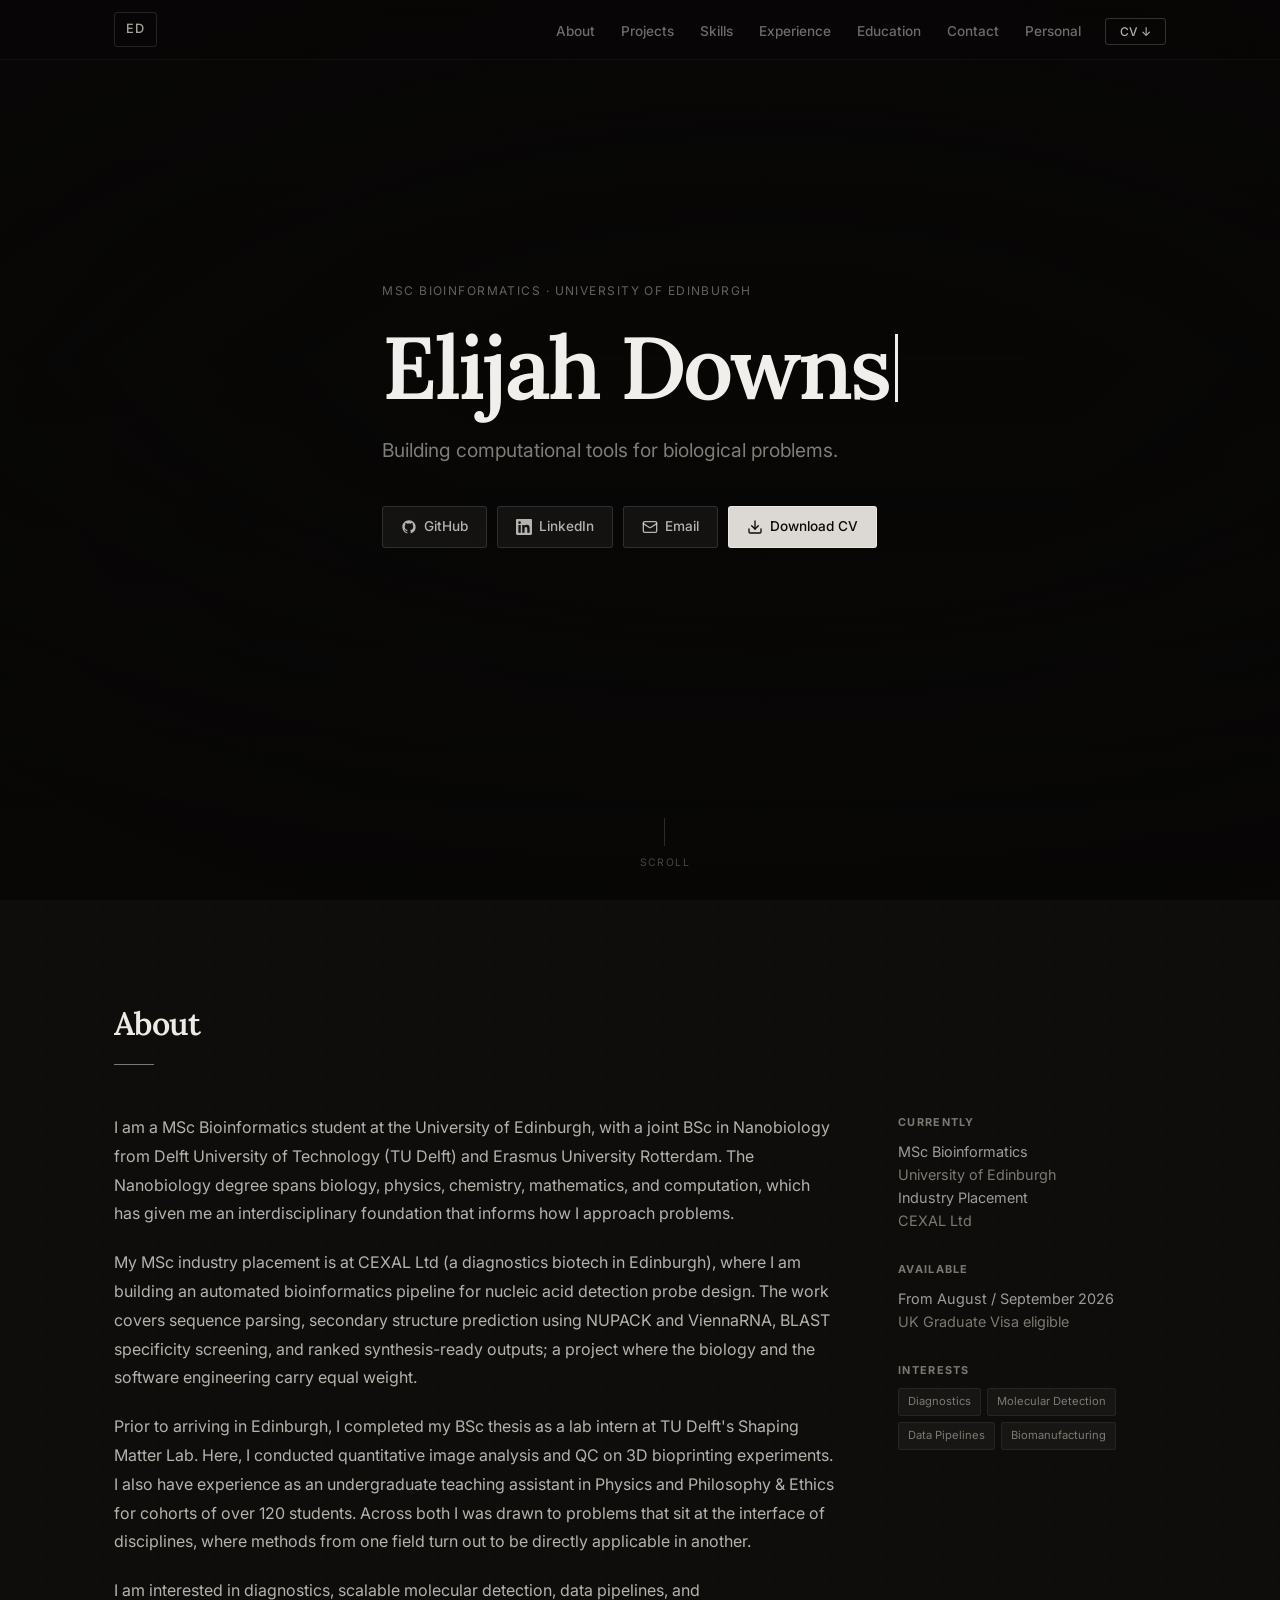
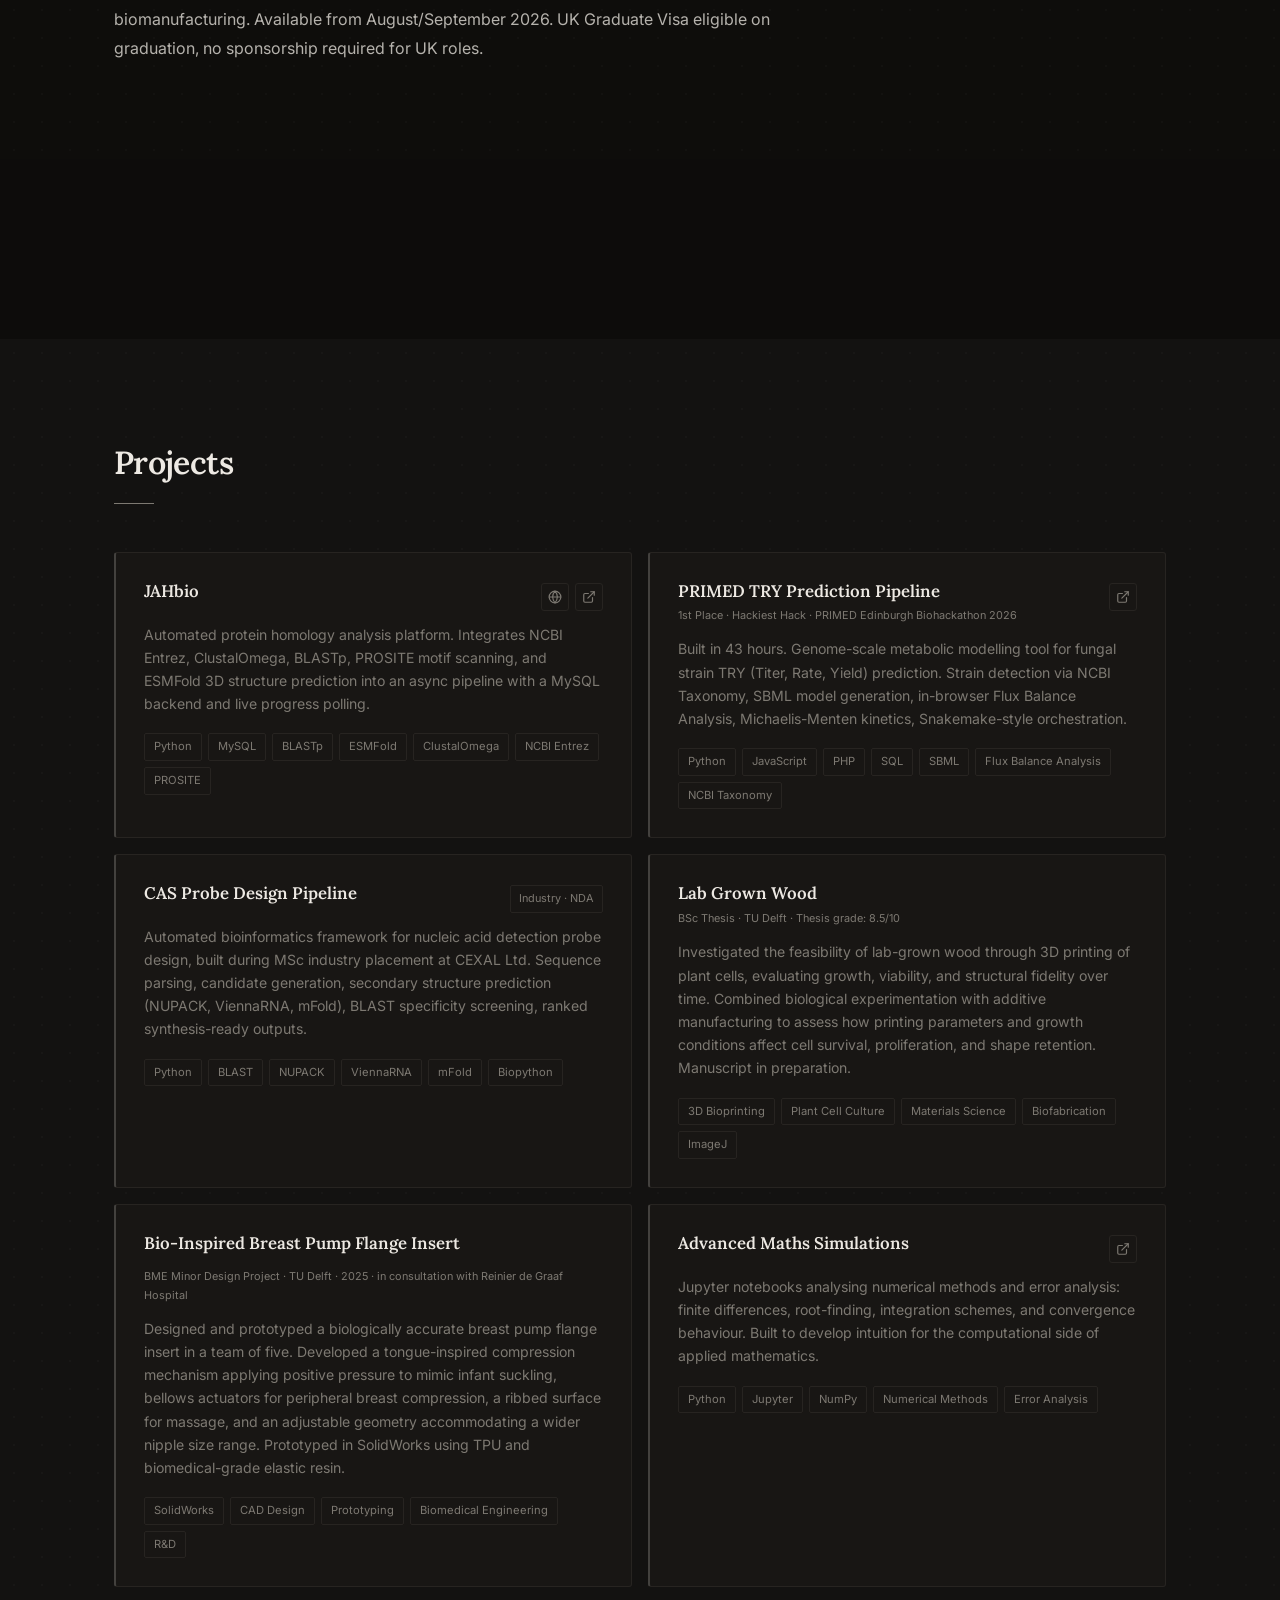
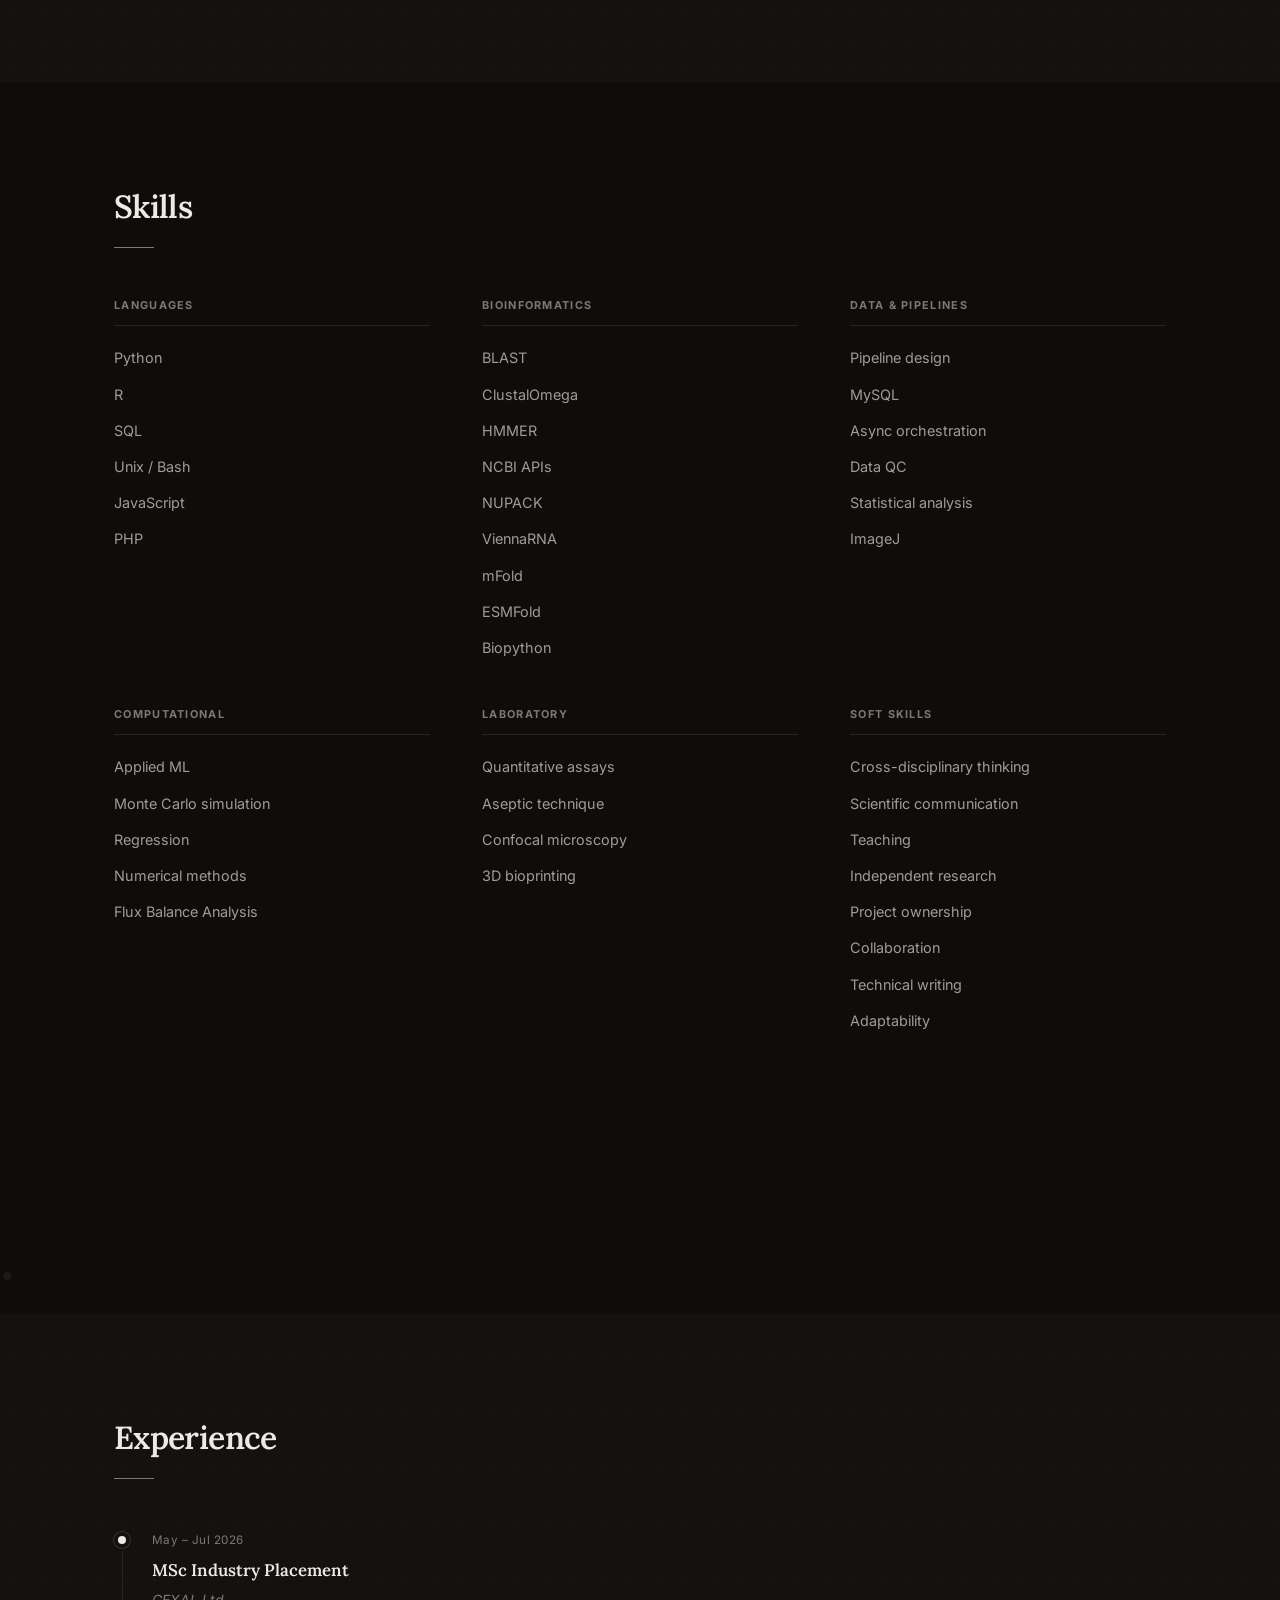
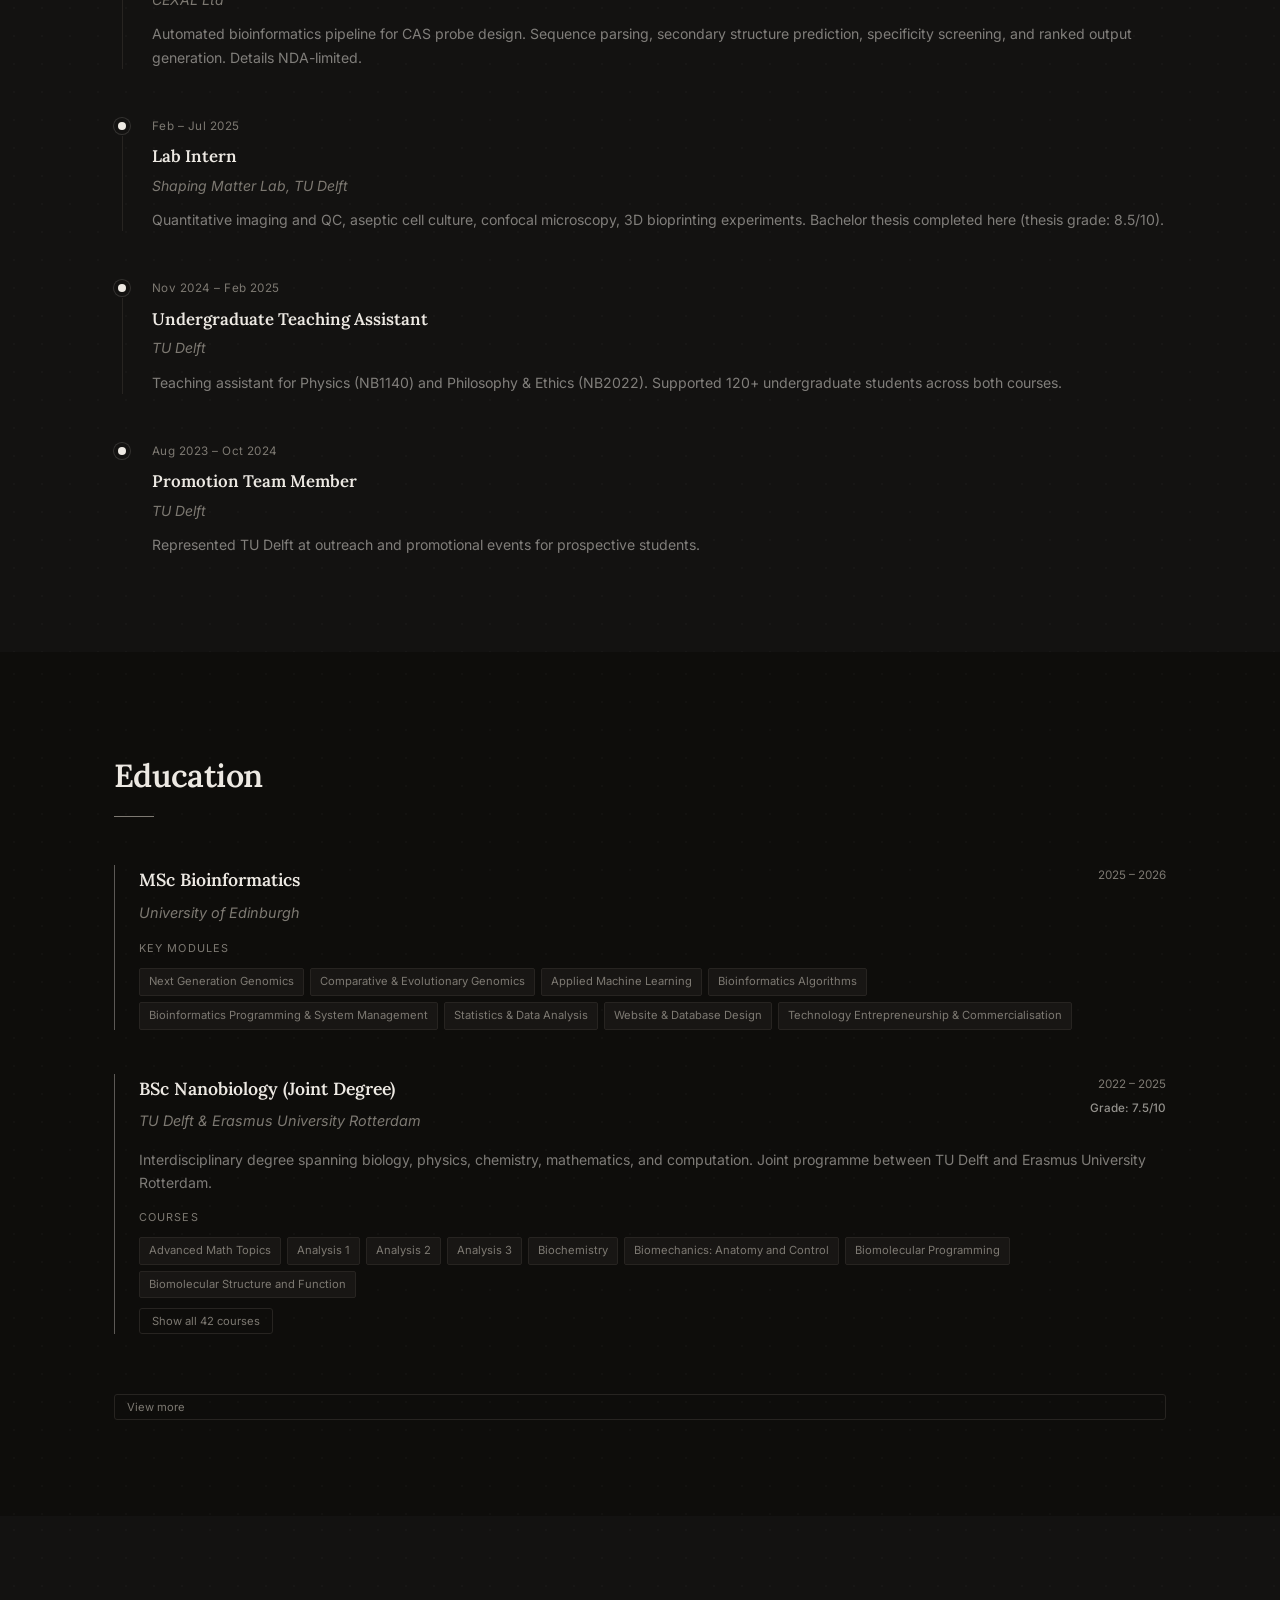
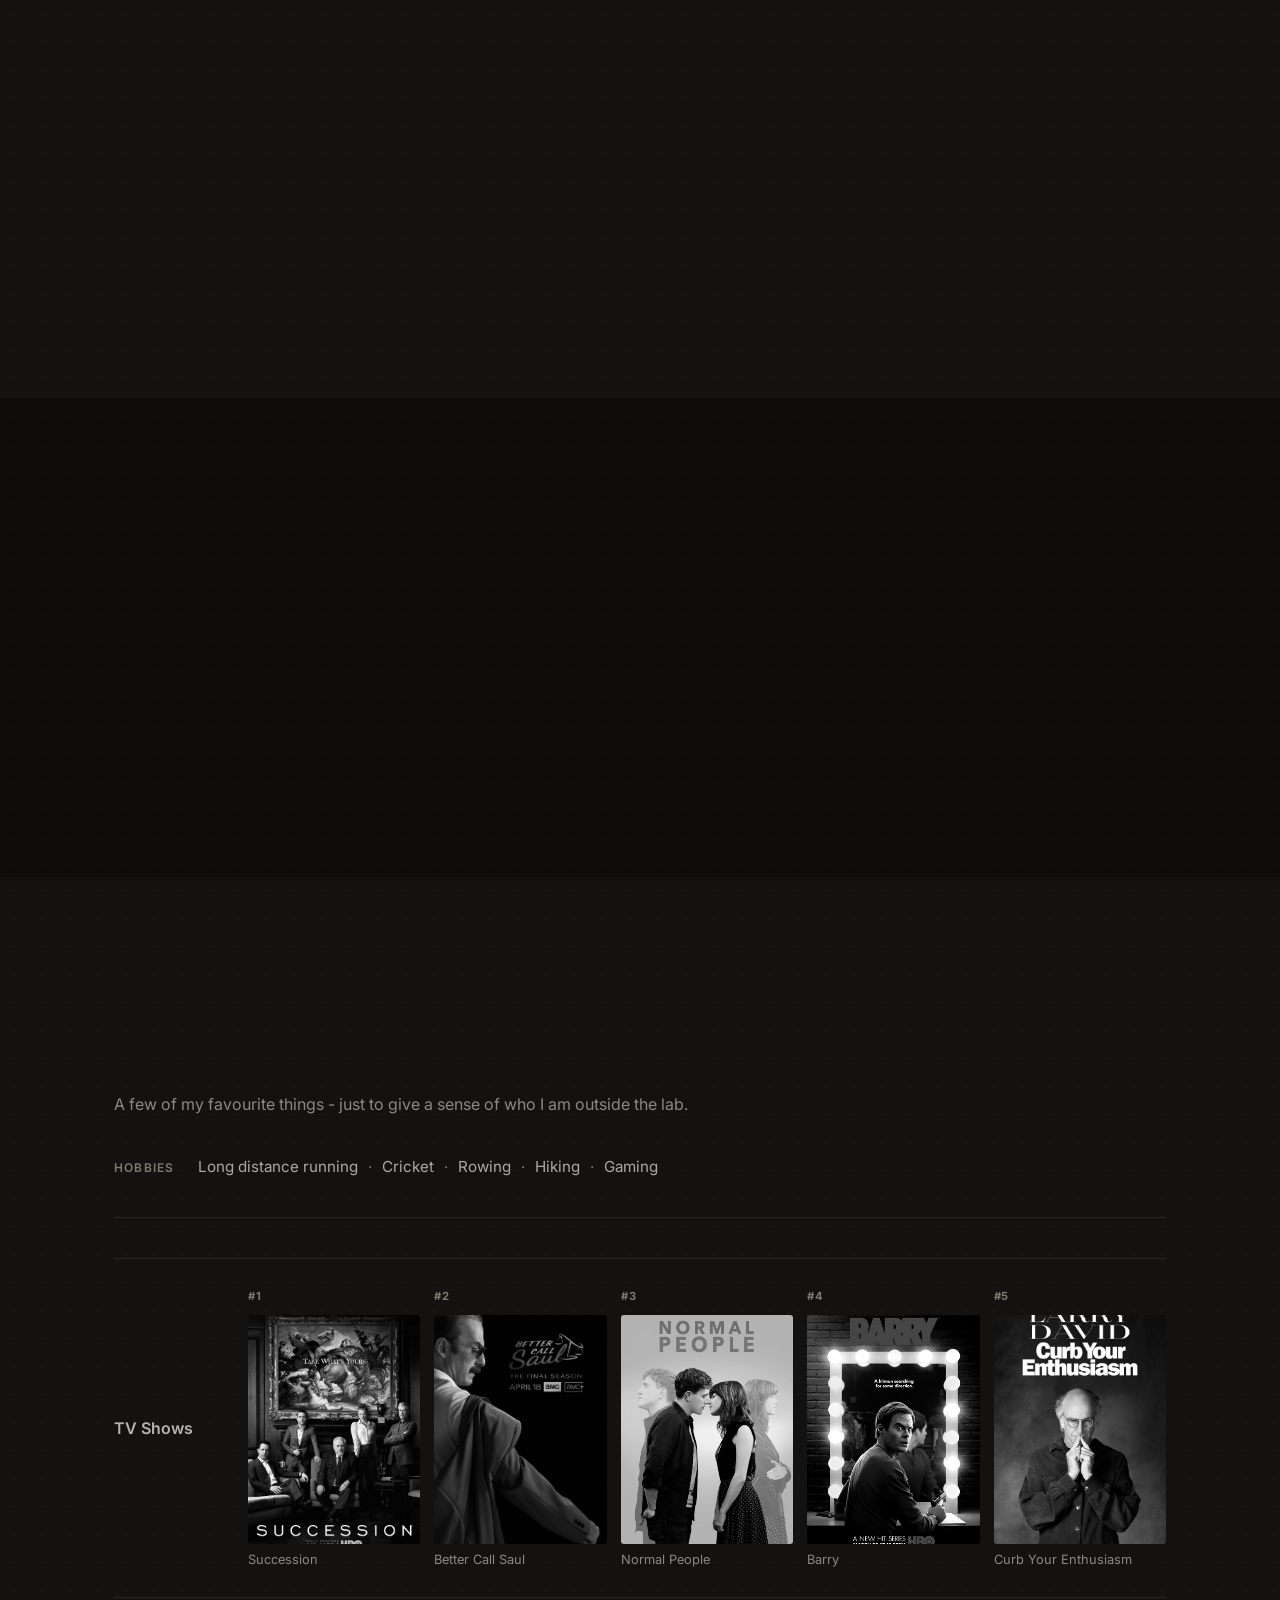
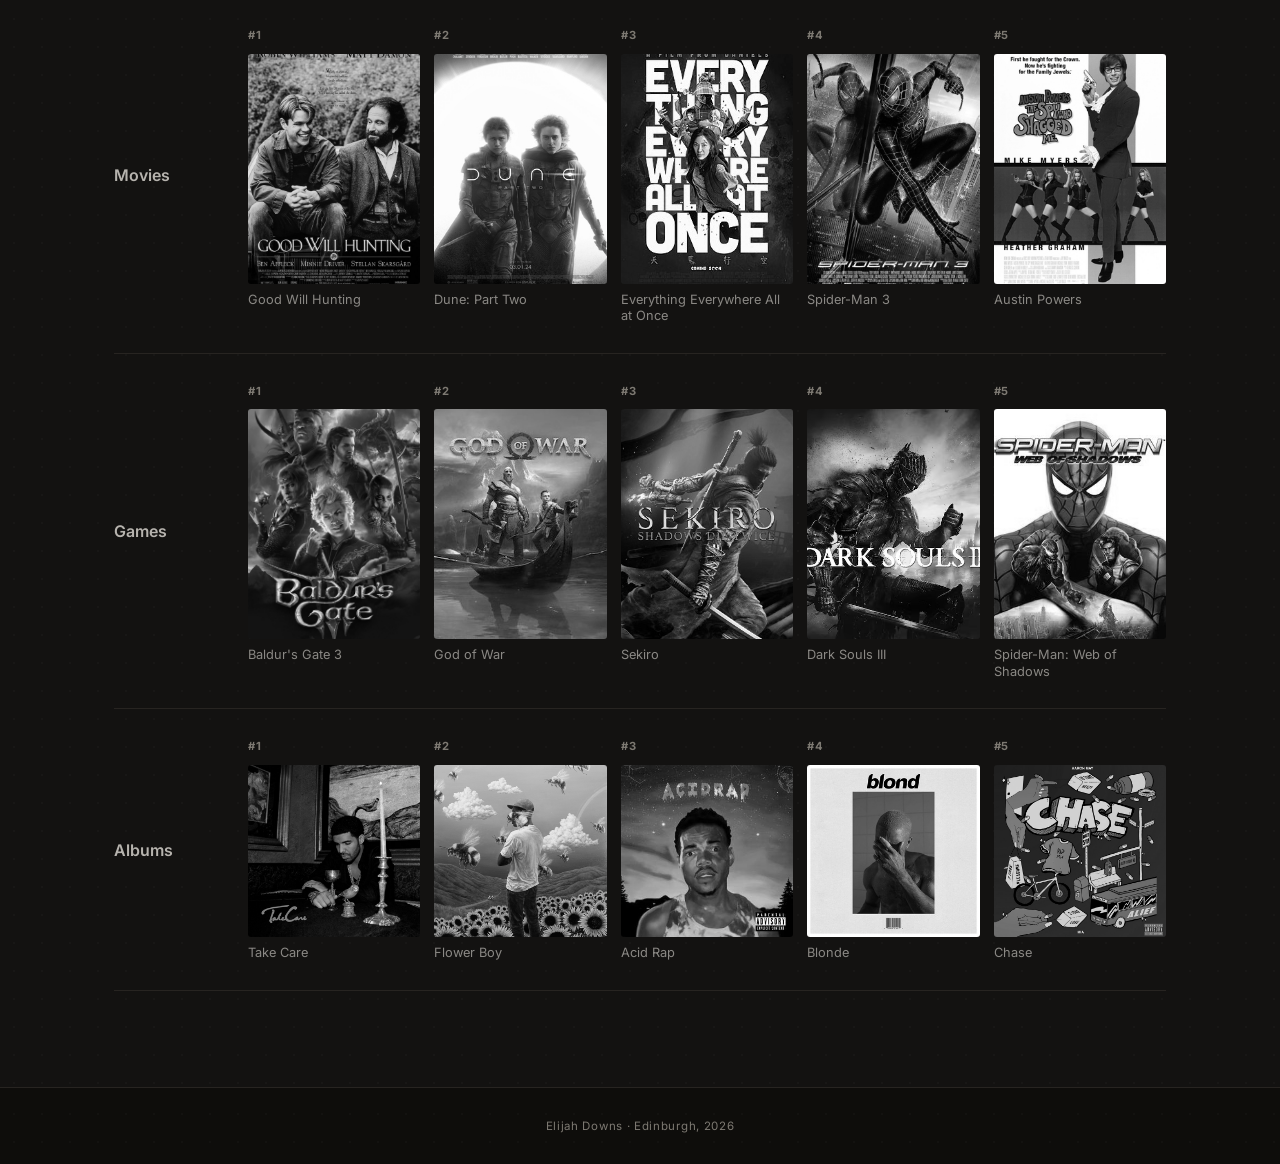
==== commit 63e61250: "Fix hobbies mobile layout; use plain dash in personal intro" ====
--- a/index.html
+++ b/index.html
@@ -612,7 +612,7 @@
     <section id="personal" aria-labelledby="personal-heading" class="section-alt">
       <div class="container">
         <h2 id="personal-heading" class="section-title">Personal</h2>
-        <p class="personal-intro">A few of my favourite things — just to give a sense of who I am outside the lab.</p>
+        <p class="personal-intro">A few of my favourite things - just to give a sense of who I am outside the lab.</p>
 
         <div class="personal-hobbies">
           <span class="personal-subheading">Hobbies</span>
--- a/style.css
+++ b/style.css
@@ -1081,6 +1081,13 @@
 
   .award-item { gap: 14px; }
   .award-icon { width: 36px; height: 36px; }
+
+  .personal-hobbies {
+    flex-direction: column;
+    align-items: flex-start;
+    gap: 10px;
+  }
+  .personal-hobbies .personal-subheading { margin-bottom: 0; }
 }
 
 @media (max-width: 400px) {
